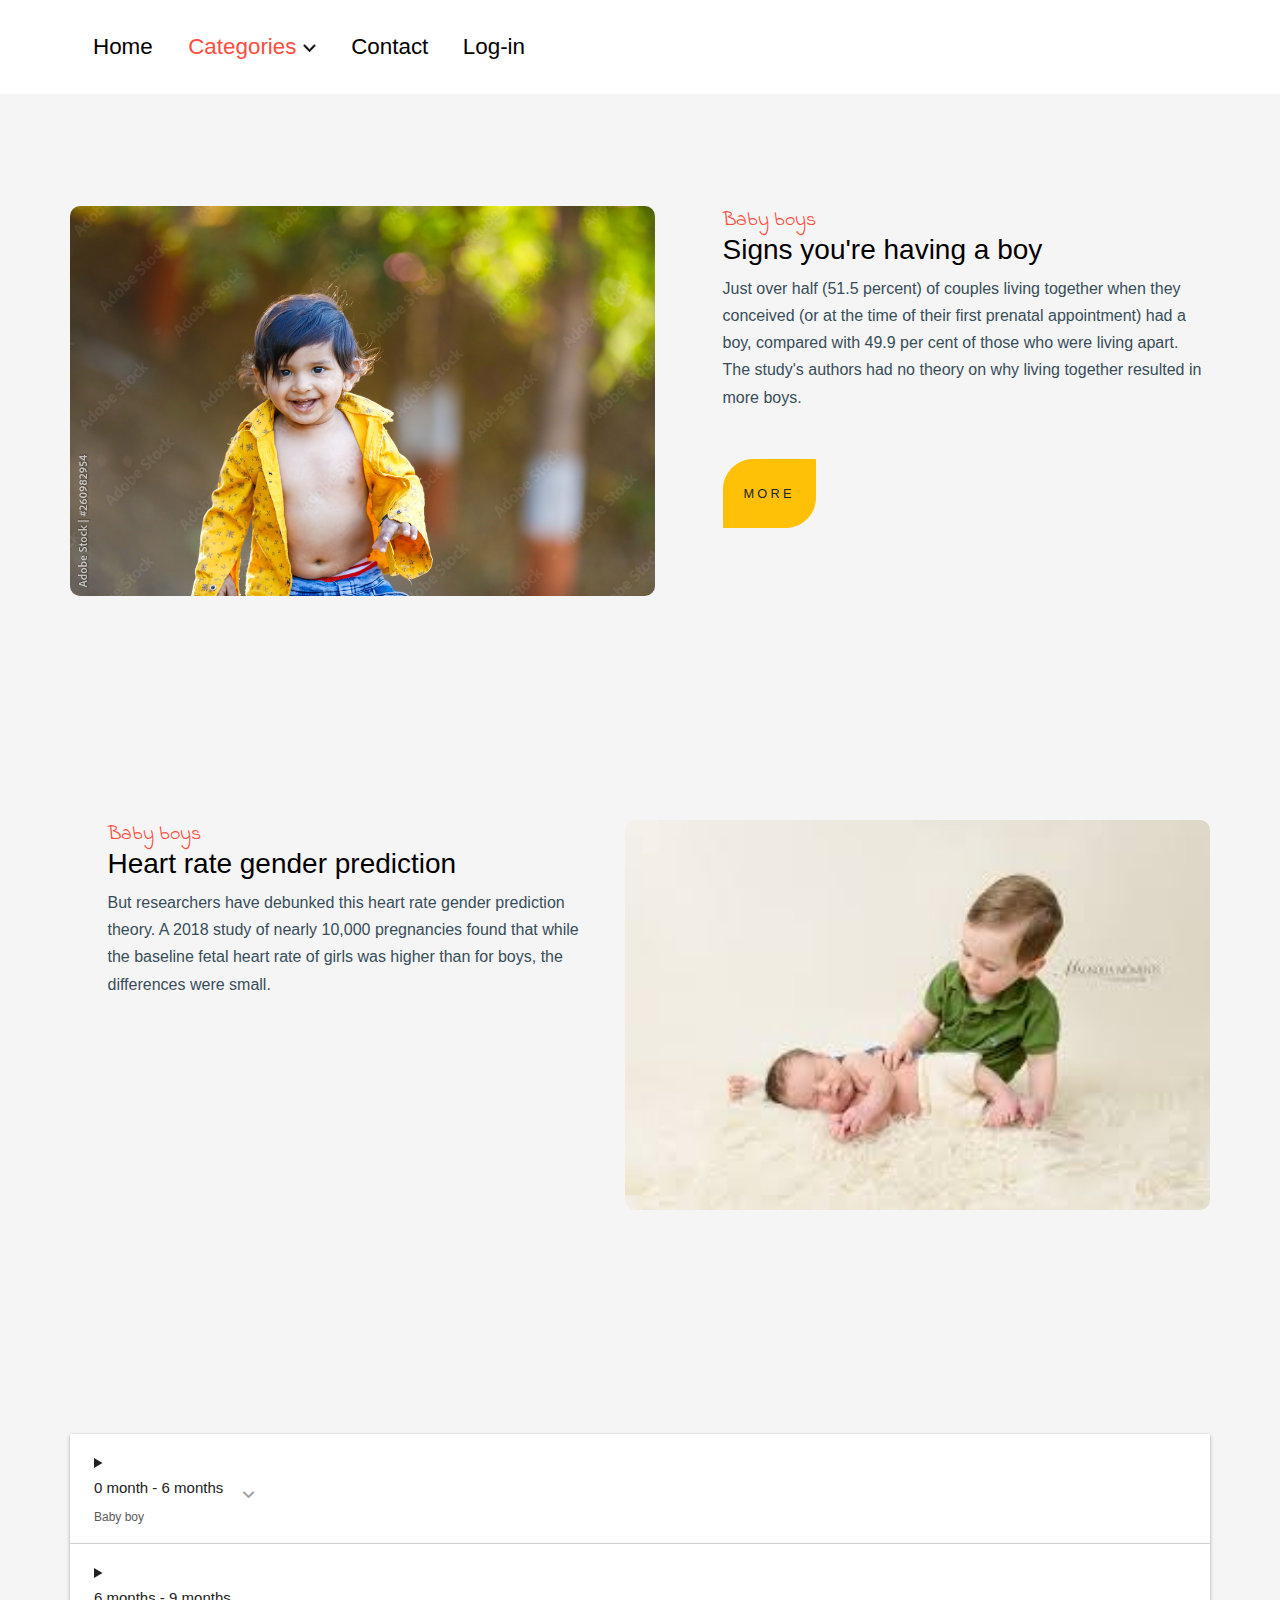
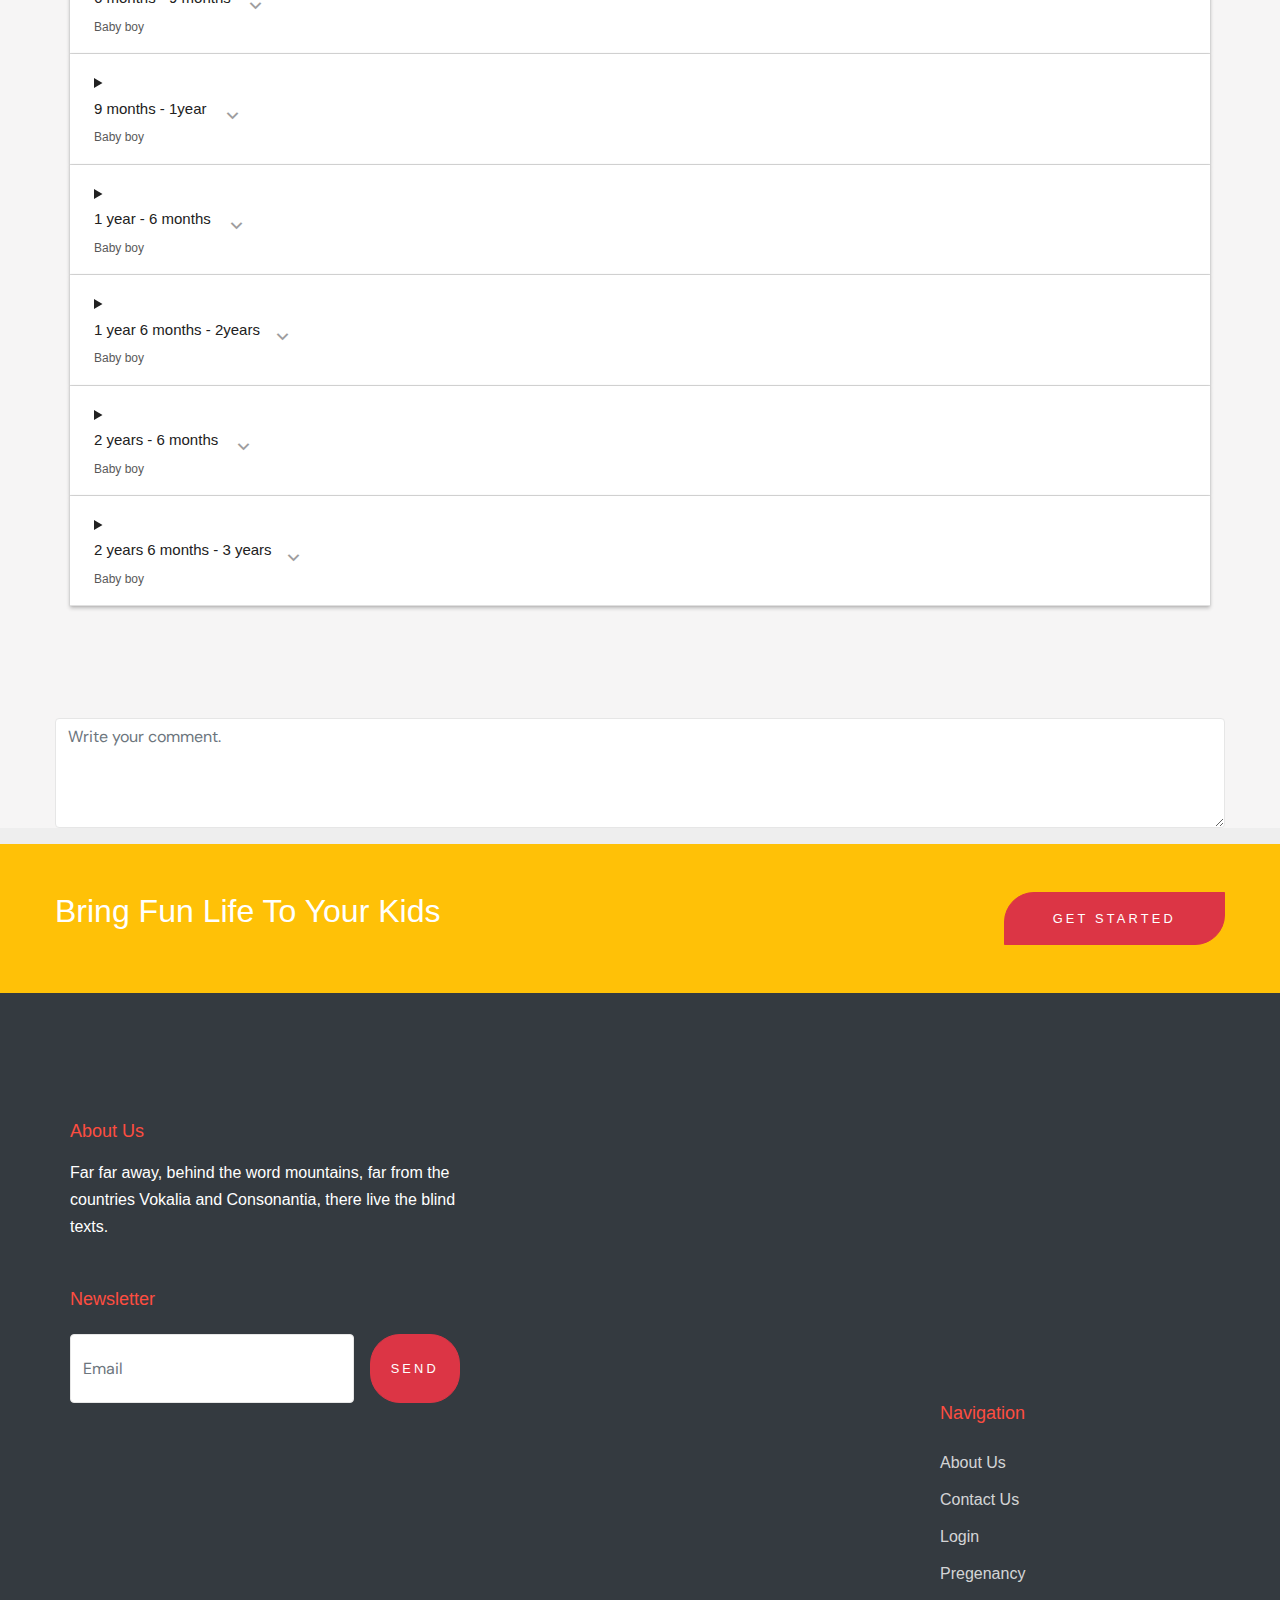
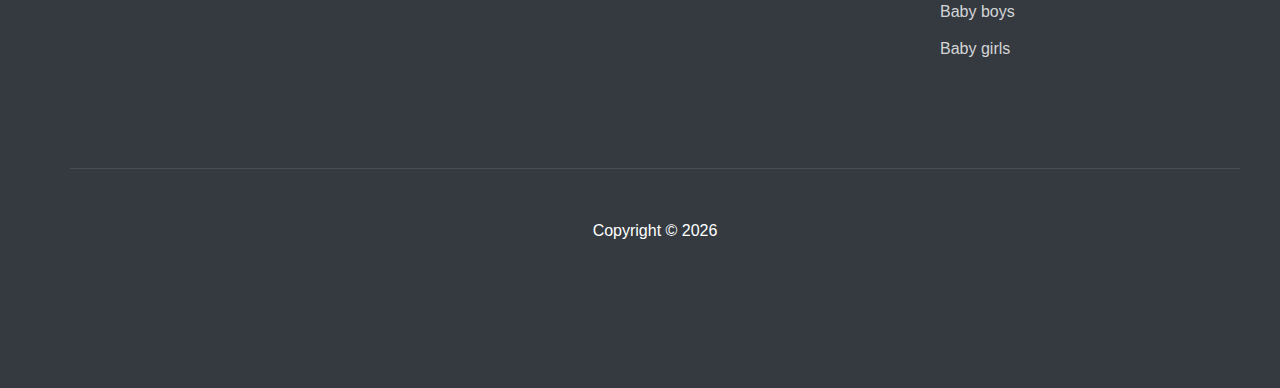
==== baby_boy.html @ 289cd1cb "kiddy-temp" ====
<!DOCTYPE html>
<html lang="en">
  <head>
    <title>Kiddy &mdash; Website Template by Colorlib</title>
    <meta charset="utf-8" />
    <meta
      name="viewport"
      content="width=device-width, initial-scale=1, shrink-to-fit=no"
    />

    <link
      href="https://fonts.googleapis.com/css?family=DM+Sans:300,400,700|Indie+Flower"
      rel="stylesheet"
    />
    <link
      href="https://fonts.googleapis.com/icon?family=Material+Icons"
      rel="stylesheet"
    />
    <link rel="stylesheet" href="fonts/icomoon/style.css" />

    <link rel="stylesheet" href="css/bootstrap.min.css" />
    <link rel="stylesheet" href="css/bootstrap-datepicker.css" />
    <link rel="stylesheet" href="css/jquery.fancybox.min.css" />
    <link rel="stylesheet" href="css/owl.carousel.min.css" />
    <link rel="stylesheet" href="css/owl.theme.default.min.css" />
    <link rel="stylesheet" href="fonts/flaticon/font/flaticon.css" />
    <link rel="stylesheet" href="css/aos.css" />
    <link rel="stylesheet" href="main.css" />

    <!-- MAIN CSS -->
    <link rel="stylesheet" href="css/style.css" />
  </head>
  <style>
    *,
    ::after,
    ::before {
      -webkit-box-sizing: inherit;
      box-sizing: inherit;
    }

    html,
    body,
    ul,
    ol {
      margin: 0;
      padding: 0;
    }

    html > body {
      font-family: "Roboto", "Helvetica", "Arial", sans-serif !important;
      background-color: #eeeeee;
      -webkit-font-smoothing: antialiased;
      -webkit-text-size-adjust: 100%;
      text-rendering: optimizeLegibility;
      -webkit-text-rendering: optimizeLegibility;
    }
    h1 {
      font-weight: 400;
      color: #999;
      font-size: 13px;
      margin: 48px 0 12px 22px;
    }
    div.panel {
      max-width: 65%;
      margin: auto;
      margin-top: calc(5% - 0px);
    }
    details {
      background: #fff;
      font-size: 16px;
      border-bottom: 1px solid #e0e0e0;
      box-shadow: 0 0 2px rgba(0, 0, 0, 0.12), 0 2px 4px rgba(0, 0, 0, 0.24);
      display: flex;
    }

    details div.content {
      padding: 0px 24px 24px 24px;
    }

    details[open] summary:after {
      color: #9e9e9e;
      content: "expand_less";
      font-family: "Material Icons";
    }
    details[open] {
      margin-top: 16px;
      margin-bottom: 16px;
      border: none;
      border-radius: 2px;
    }
    details[open]:first-child {
      margin-top: 0;
      margin-bottom: 16px;
      border: none;
    }
    details[open]:last-child {
      margin-top: 16px;
      margin-bottom: 0px;
      border: none;
    }

    summary {
      outline: none;
      cursor: pointer;
      padding: 16px 24px;
      color: #212121;
      position: relative;
      font-size: 15px;
    }
    summary:hover {
      background: #eeeeee;
    }

    details[open] summary:hover {
      background: none;
    }
    summary ul {
      padding-left: 0;
      list-style: none;
      display: -webkit-flex;
      display: flex;
      align-items: center;
    }
    summary ul li {
      flex: 1 100%;
      flex-flow: row wrap;
    }
    summary ul li span {
      display: block;
      font-size: 12px;
      margin-top: 6px;
      opacity: 0.75;
    }
    summary::-webkit-details-marker {
      display: none;
    }
    summary::after {
      content: "expand_more";
      font-family: "Material Icons";
      color: #9e9e9e;
      font-size: 1.5em;
      padding: 0;
      text-align: center;
      margin-top: 0;
      position: absolute;
      top: calc(50% - 12px);
      bottom: 0;
      right: 0;
      width: 6%;
    }

    .titleValue {
      color: #757575;
    }
    time {
      color: #757575;
      opacity: 0.75;
    }
    .list-unstyled {
      margin-top: 15px;
      padding-left: 0;
      list-style: none;
    }
    .list-unstyled li {
      margin-bottom: 6px;
    }
  </style>
  <body data-spy="scroll" data-target=".site-navbar-target" data-offset="300">
    <div class="site-wrap" id="home-section">
      <div class="site-mobile-menu site-navbar-target">
        <div class="site-mobile-menu-header">
          <div class="site-mobile-menu-close mt-3">
            <span class="icon-close2 js-menu-toggle"></span>
          </div>
        </div>
        <div class="site-mobile-menu-body"></div>
      </div>

      <header
        class="site-navbar site-navbar-target headerTop p-2"
        style="background: white"
        role="banner"
      >
        <div class="container">
          <div class="d-flex align-items-center" style="border-radius: 5px">
            <span class="d-inline-block d-lg-none"
              ><a href="#" class="text-black site-menu-toggle js-menu-toggle"
                ><span class="icon-menu h3 text-black"></span></a
            ></span>

            <nav
              class="site-navigation text-left mr-auto d-none d-lg-block"
              role="navigation"
            >
              <ul class="site-menu main-menu js-clone-nav mr-auto">
                <li class="">
                  <a href="index.html" class="nav-link">Home</a>
                </li>
                <li class="nav-link active">
                  <div class="link_btn">
                    Categories
                    <img src="images/client/select.png" width="13px" alt="" />
                  </div>
                  <div class="dropdown">
                    <div>
                      <a href="./baby_boy.html" style="color: #fd4d40"
                        >Baby boy</a
                      >
                    </div>
                    <div><a href="./baby_girl.html">Baby girl</a></div>
                    <div><a href="./pregenancy.html">Pregenancy</a></div>
                    <div></div>
                  </div>

                  <div class="small_dropdown">
                    <div>
                      <a href="./baby_boy.html" style="color: #fd4d40"
                        >Baby boy</a
                      >
                    </div>
                    <div><a href="./baby_girl.html">Baby boy</a></div>
                    <div><a href="./pregenancy.html">Pregenancy</a></div>
                  </div>
                </li>
                <li><a href="contact.html" class="nav-link">Contact</a></li>
                <li><a href="login.html" class="nav-link">Log-in</a></li>
              </ul>
            </nav>
          </div>
        </div>
      </header>

      <div class="site-section bg-light">
        <div class="container">
          <div class="row">
            <div class="col-md-6 mb-5 mb-md-0">
              <img
                src="images/baby_boy.jpg"
                alt="Image"
                style="border-radius: 10px"
                class="img-fluid"
              />
            </div>
            <div class="col-md-5 ml-auto pl-md-5">
              <span class="text-cursive h5 text-red">Baby boys</span>
              <h3 class="text-black">Signs you're having a boy</h3>
              <p>
                Just over half (51.5 percent) of couples living together when
                they conceived (or at the time of their first prenatal
                appointment) had a boy, compared with 49.9 per cent of those who
                were living apart. The study's authors had no theory on why
                living together resulted in more boys.
              </p>

              <p class="mt-5">
                <a href="#" class="btn btn-warning py-4 btn-custom-1">More</a>
              </p>
            </div>
          </div>
        </div>
      </div>

      <div class="site-section bg-light">
        <div class="container">
          <div class="row">
            <div class="col-md-5 ml-auto pl-md-5">
              <span class="text-cursive h5 text-red">Baby boys</span>
              <h3 class="text-black">Heart rate gender prediction</h3>
              <p>
                But researchers have debunked this heart rate gender prediction
                theory. A 2018 study of nearly 10,000 pregnancies found that
                while the baseline fetal heart rate of girls was higher than for
                boys, the differences were small.
              </p>
            </div>
            <div class="col-md-6 mb-5 mb-md-0">
              <img
                src="images/baby_boy2.jpg"
                alt="Image"
                style="border-radius: 10px"
                class="img-fluid"
                width="100%"
              />
            </div>
          </div>
        </div>
      </div>

      <div class="site-section bg-light">
        <div class="container">
          <details>
            <summary>
              <ul>
                <li>0 month - 6 months <span>Baby boy</span></li>
              </ul>
            </summary>
            <div class="content">
              <p>
                Pellentesque habitant morbi tristique senectus et netus et
                malesuada fames ac turpis egestas.
              </p>
            </div>
          </details>
          <details>
            <summary>
              <ul>
                <li>6 months - 9 months <span>Baby boy</span></li>
              </ul>
            </summary>
            <div class="content">
              <p>
                Pellentesque habitant morbi tristique senectus et netus et
                malesuada fames ac turpis egestas.
              </p>
            </div>
          </details>
          <details>
            <summary>
              <ul>
                <li>9 months - 1year <span>Baby boy</span></li>
              </ul>
            </summary>
            <div class="content">
              <p>
                Pellentesque habitant morbi tristique senectus et netus et
                malesuada fames ac turpis egestas.
              </p>
            </div>
          </details>
          <details>
            <summary>
              <ul>
                <li>1 year - 6 months<span>Baby boy</span></li>
              </ul>
            </summary>
            <div class="content">
              <p>
                Pellentesque habitant morbi tristique senectus et netus et
                malesuada fames ac turpis egestas.
              </p>
            </div>
          </details>
          <details>
            <summary>
              <ul>
                <li>1 year 6 months - 2years <span>Baby boy</span></li>
              </ul>
            </summary>
            <div class="content">
              <p>
                Pellentesque habitant morbi tristique senectus et netus et
                malesuada fames ac turpis egestas.
              </p>
            </div>
          </details>
          <details>
            <summary>
              <ul>
                <li>2 years - 6 months <span>Baby boy</span></li>
              </ul>
            </summary>
            <div class="content">
              <p>
                Pellentesque habitant morbi tristique senectus et netus et
                malesuada fames ac turpis egestas.
              </p>
            </div>
          </details>
          <details>
            <summary>
              <ul>
                <li>2 years 6 months - 3 years <span>Baby boy</span></li>
              </ul>
            </summary>
            <div class="content">
              <p>
                Pellentesque habitant morbi tristique senectus et netus et
                malesuada fames ac turpis egestas.
              </p>
            </div>
          </details>
        </div>
      </div>

      <div class="bg-light">
        <div class="container">
          <div>
            <div class="form-group row">
              <textarea
                name=""
                id=""
                class="form-control"
                placeholder="Write your comment."
                cols="20"
                rows="4"
              ></textarea>
            </div>
          </div>
        </div>
      </div>

      <div class="site-section py-5 bg-warning">
        <div class="container">
          <div class="row justify-content-center">
            <div class="col-md-12 d-flex">
              <h2 class="text-white m-0">Bring Fun Life To Your Kids</h2>
              <a href="#" class="btn btn-primary btn-custom-1 py-3 px-5 ml-auto"
                >Get Started</a
              >
            </div>
          </div>
        </div>
      </div>

      <footer class="site-footer">
        <div class="container">
          <div class="row">
            <div class="col-lg-4">
              <h2 class="footer-heading mb-3">About Us</h2>
              <p class="mb-5">
                Far far away, behind the word mountains, far from the countries
                Vokalia and Consonantia, there live the blind texts.
              </p>

              <h2 class="footer-heading mb-4">Newsletter</h2>
              <form action="#" class="d-flex" class="subscribe">
                <input
                  type="text"
                  class="form-control mr-3"
                  placeholder="Email"
                />
                <input type="submit" value="Send" class="btn btn-primary" />
              </form>
            </div>
            <div class="col-lg-8 ml-auto">
              <div class="row">
                <div class="col-lg-4 ml-auto"></div>
                <div class="col-lg-4">
                  <h2 class="footer-heading mb-4">Navigation</h2>
                  <ul class="list-unstyled">
                    <li><a href="/">About Us</a></li>
                    <li><a href="./contact.html">Contact Us</a></li>
                    <li><a href="./login.html">Login </a></li>
                    <li><a href="./pregenancy.html">Pregenancy </a></li>
                    <li><a href="./baby_boy.html">Baby boys </a></li>
                    <li><a href="./baby_girl.html">Baby girls </a></li>
                  </ul>
                </div>
              </div>
            </div>
          </div>
          <div class="row pt-5 mt-5 text-center">
            <div class="col-md-12">
              <div class="border-top pt-5">
                <p>
                  <!-- Link back to Colorlib can't be removed. Template is licensed under CC BY 3.0. -->
                  Copyright &copy;
                  <script>
                    document.write(new Date().getFullYear());
                  </script>
                  <!-- Link back to Colorlib can't be removed. Template is licensed under CC BY 3.0. -->
                </p>
              </div>
            </div>
          </div>
        </div>
      </footer>
    </div>

    <script src="js/jquery-3.3.1.min.js"></script>
    <script src="js/jquery-migrate-3.0.0.js"></script>
    <script src="js/popper.min.js"></script>
    <script src="js/bootstrap.min.js"></script>
    <script src="js/owl.carousel.min.js"></script>
    <script src="js/jquery.sticky.js"></script>
    <script src="js/jquery.waypoints.min.js"></script>
    <script src="js/jquery.animateNumber.min.js"></script>
    <script src="js/jquery.fancybox.min.js"></script>
    <script src="js/jquery.stellar.min.js"></script>
    <script src="js/jquery.easing.1.3.js"></script>
    <script src="js/bootstrap-datepicker.min.js"></script>
    <script src="js/aos.js"></script>
    <script src="main.js"></script>

    <script src="js/main.js"></script>
  </body>
</html>
---- fonts/icomoon/style.css ----
@font-face {
  font-family: 'icomoon';
  src:  url('fonts/icomoon.eot?10si43');
  src:  url('fonts/icomoon.eot?10si43#iefix') format('embedded-opentype'),
    url('fonts/icomoon.ttf?10si43') format('truetype'),
    url('fonts/icomoon.woff?10si43') format('woff'),
    url('fonts/icomoon.svg?10si43#icomoon') format('svg');
  font-weight: normal;
  font-style: normal;
}

[class^="icon-"], [class*=" icon-"] {
  /* use !important to prevent issues with browser extensions that change fonts */
  font-family: 'icomoon' !important;
  speak: none;
  font-style: normal;
  font-weight: normal;
  font-variant: normal;
  text-transform: none;
  line-height: 1;

  /* Better Font Rendering =========== */
  -webkit-font-smoothing: antialiased;
  -moz-osx-font-smoothing: grayscale;
}

.icon-asterisk:before {
  content: "\f069";
}
.icon-plus:before {
  content: "\f067";
}
.icon-question:before {
  content: "\f128";
}
.icon-minus:before {
  content: "\f068";
}
.icon-glass:before {
  content: "\f000";
}
.icon-music:before {
  content: "\f001";
}
.icon-search:before {
  content: "\f002";
}
.icon-envelope-o:before {
  content: "\f003";
}
.icon-heart:before {
  content: "\f004";
}
.icon-star:before {
  content: "\f005";
}
.icon-star-o:before {
  content: "\f006";
}
.icon-user:before {
  content: "\f007";
}
.icon-film:before {
  content: "\f008";
}
.icon-th-large:before {
  content: "\f009";
}
.icon-th:before {
  content: "\f00a";
}
.icon-th-list:before {
  content: "\f00b";
}
.icon-check:before {
  content: "\f00c";
}
.icon-close:before {
  content: "\f00d";
}
.icon-remove:before {
  content: "\f00d";
}
.icon-times:before {
  content: "\f00d";
}
.icon-search-plus:before {
  content: "\f00e";
}
.icon-search-minus:before {
  content: "\f010";
}
.icon-power-off:before {
  content: "\f011";
}
.icon-signal:before {
  content: "\f012";
}
.icon-cog:before {
  content: "\f013";
}
.icon-gear:before {
  content: "\f013";
}
.icon-trash-o:before {
  content: "\f014";
}
.icon-home:before {
  content: "\f015";
}
.icon-file-o:before {
  content: "\f016";
}
.icon-clock-o:before {
  content: "\f017";
}
.icon-road:before {
  content: "\f018";
}
.icon-download:before {
  content: "\f019";
}
.icon-arrow-circle-o-down:before {
  content: "\f01a";
}
.icon-arrow-circle-o-up:before {
  content: "\f01b";
}
.icon-inbox:before {
  content: "\f01c";
}
.icon-play-circle-o:before {
  content: "\f01d";
}
.icon-repeat:before {
  content: "\f01e";
}
.icon-rotate-right:before {
  content: "\f01e";
}
.icon-refresh:before {
  content: "\f021";
}
.icon-list-alt:before {
  content: "\f022";
}
.icon-lock:before {
  content: "\f023";
}
.icon-flag:before {
  content: "\f024";
}
.icon-headphones:before {
  content: "\f025";
}
.icon-volume-off:before {
  content: "\f026";
}
.icon-volume-down:before {
  content: "\f027";
}
.icon-volume-up:before {
  content: "\f028";
}
.icon-qrcode:before {
  content: "\f029";
}
.icon-barcode:before {
  content: "\f02a";
}
.icon-tag:before {
  content: "\f02b";
}
.icon-tags:before {
  content: "\f02c";
}
.icon-book:before {
  content: "\f02d";
}
.icon-bookmark:before {
  content: "\f02e";
}
.icon-print:before {
  content: "\f02f";
}
.icon-camera:before {
  content: "\f030";
}
.icon-font:before {
  content: "\f031";
}
.icon-bold:before {
  content: "\f032";
}
.icon-italic:before {
  content: "\f033";
}
.icon-text-height:before {
  content: "\f034";
}
.icon-text-width:before {
  content: "\f035";
}
.icon-align-left:before {
  content: "\f036";
}
.icon-align-center:before {
  content: "\f037";
}
.icon-align-right:before {
  content: "\f038";
}
.icon-align-justify:before {
  content: "\f039";
}
.icon-list:before {
  content: "\f03a";
}
.icon-dedent:before {
  content: "\f03b";
}
.icon-outdent:before {
  content: "\f03b";
}
.icon-indent:before {
  content: "\f03c";
}
.icon-video-camera:before {
  content: "\f03d";
}
.icon-image:before {
  content: "\f03e";
}
.icon-photo:before {
  content: "\f03e";
}
.icon-picture-o:before {
  content: "\f03e";
}
.icon-pencil:before {
  content: "\f040";
}
.icon-map-marker:before {
  content: "\f041";
}
.icon-adjust:before {
  content: "\f042";
}
.icon-tint:before {
  content: "\f043";
}
.icon-edit:before {
  content: "\f044";
}
.icon-pencil-square-o:before {
  content: "\f044";
}
.icon-share-square-o:before {
  content: "\f045";
}
.icon-check-square-o:before {
  content: "\f046";
}
.icon-arrows:before {
  content: "\f047";
}
.icon-step-backward:before {
  content: "\f048";
}
.icon-fast-backward:before {
  content: "\f049";
}
.icon-backward:before {
  content: "\f04a";
}
.icon-play:before {
  content: "\f04b";
}
.icon-pause:before {
  content: "\f04c";
}
.icon-stop:before {
  content: "\f04d";
}
.icon-forward:before {
  content: "\f04e";
}
.icon-fast-forward:before {
  content: "\f050";
}
.icon-step-forward:before {
  content: "\f051";
}
.icon-eject:before {
  content: "\f052";
}
.icon-chevron-left:before {
  content: "\f053";
}
.icon-chevron-right:before {
  content: "\f054";
}
.icon-plus-circle:before {
  content: "\f055";
}
.icon-minus-circle:before {
  content: "\f056";
}
.icon-times-circle:before {
  content: "\f057";
}
.icon-check-circle:before {
  content: "\f058";
}
.icon-question-circle:before {
  content: "\f059";
}
.icon-info-circle:before {
  content: "\f05a";
}
.icon-crosshairs:before {
  content: "\f05b";
}
.icon-times-circle-o:before {
  content: "\f05c";
}
.icon-check-circle-o:before {
  content: "\f05d";
}
.icon-ban:before {
  content: "\f05e";
}
.icon-arrow-left:before {
  content: "\f060";
}
.icon-arrow-right:before {
  content: "\f061";
}
.icon-arrow-up:before {
  content: "\f062";
}
.icon-arrow-down:before {
  content: "\f063";
}
.icon-mail-forward:before {
  content: "\f064";
}
.icon-share:before {
  content: "\f064";
}
.icon-expand:before {
  content: "\f065";
}
.icon-compress:before {
  content: "\f066";
}
.icon-exclamation-circle:before {
  content: "\f06a";
}
.icon-gift:before {
  content: "\f06b";
}
.icon-leaf:before {
  content: "\f06c";
}
.icon-fire:before {
  content: "\f06d";
}
.icon-eye:before {
  content: "\f06e";
}
.icon-eye-slash:before {
  content: "\f070";
}
.icon-exclamation-triangle:before {
  content: "\f071";
}
.icon-warning:before {
  content: "\f071";
}
.icon-plane:before {
  content: "\f072";
}
.icon-calendar:before {
  content: "\f073";
}
.icon-random:before {
  content: "\f074";
}
.icon-comment:before {
  content: "\f075";
}
.icon-magnet:before {
  content: "\f076";
}
.icon-chevron-up:before {
  content: "\f077";
}
.icon-chevron-down:before {
  content: "\f078";
}
.icon-retweet:before {
  content: "\f079";
}
.icon-shopping-cart:before {
  content: "\f07a";
}
.icon-folder:before {
  content: "\f07b";
}
.icon-folder-open:before {
  content: "\f07c";
}
.icon-arrows-v:before {
  content: "\f07d";
}
.icon-arrows-h:before {
  content: "\f07e";
}
.icon-bar-chart:before {
  content: "\f080";
}
.icon-bar-chart-o:before {
  content: "\f080";
}
.icon-twitter-square:before {
  content: "\f081";
}
.icon-facebook-square:before {
  content: "\f082";
}
.icon-camera-retro:before {
  content: "\f083";
}
.icon-key:before {
  content: "\f084";
}
.icon-cogs:before {
  content: "\f085";
}
.icon-gears:before {
  content: "\f085";
}
.icon-comments:before {
  content: "\f086";
}
.icon-thumbs-o-up:before {
  content: "\f087";
}
.icon-thumbs-o-down:before {
  content: "\f088";
}
.icon-star-half:before {
  content: "\f089";
}
.icon-heart-o:before {
  content: "\f08a";
}
.icon-sign-out:before {
  content: "\f08b";
}
.icon-linkedin-square:before {
  content: "\f08c";
}
.icon-thumb-tack:before {
  content: "\f08d";
}
.icon-external-link:before {
  content: "\f08e";
}
.icon-sign-in:before {
  content: "\f090";
}
.icon-trophy:before {
  content: "\f091";
}
.icon-github-square:before {
  content: "\f092";
}
.icon-upload:before {
  content: "\f093";
}
.icon-lemon-o:before {
  content: "\f094";
}
.icon-phone:before {
  content: "\f095";
}
.icon-square-o:before {
  content: "\f096";
}
.icon-bookmark-o:before {
  content: "\f097";
}
.icon-phone-square:before {
  content: "\f098";
}
.icon-twitter:before {
  content: "\f099";
}
.icon-facebook:before {
  content: "\f09a";
}
.icon-facebook-f:before {
  content: "\f09a";
}
.icon-github:before {
  content: "\f09b";
}
.icon-unlock:before {
  content: "\f09c";
}
.icon-credit-card:before {
  content: "\f09d";
}
.icon-feed:before {
  content: "\f09e";
}
.icon-rss:before {
  content: "\f09e";
}
.icon-hdd-o:before {
  content: "\f0a0";
}
.icon-bullhorn:before {
  content: "\f0a1";
}
.icon-bell-o:before {
  content: "\f0a2";
}
.icon-certificate:before {
  content: "\f0a3";
}
.icon-hand-o-right:before {
  content: "\f0a4";
}
.icon-hand-o-left:before {
  content: "\f0a5";
}
.icon-hand-o-up:before {
  content: "\f0a6";
}
.icon-hand-o-down:before {
  content: "\f0a7";
}
.icon-arrow-circle-left:before {
  content: "\f0a8";
}
.icon-arrow-circle-right:before {
  content: "\f0a9";
}
.icon-arrow-circle-up:before {
  content: "\f0aa";
}
.icon-arrow-circle-down:before {
  content: "\f0ab";
}
.icon-globe:before {
  content: "\f0ac";
}
.icon-wrench:before {
  content: "\f0ad";
}
.icon-tasks:before {
  content: "\f0ae";
}
.icon-filter:before {
  content: "\f0b0";
}
.icon-briefcase:before {
  content: "\f0b1";
}
.icon-arrows-alt:before {
  content: "\f0b2";
}
.icon-group:before {
  content: "\f0c0";
}
.icon-users:before {
  content: "\f0c0";
}
.icon-chain:before {
  content: "\f0c1";
}
.icon-link:before {
  content: "\f0c1";
}
.icon-cloud:before {
  content: "\f0c2";
}
.icon-flask:before {
  content: "\f0c3";
}
.icon-cut:before {
  content: "\f0c4";
}
.icon-scissors:before {
  content: "\f0c4";
}
.icon-copy:before {
  content: "\f0c5";
}
.icon-files-o:before {
  content: "\f0c5";
}
.icon-paperclip:before {
  content: "\f0c6";
}
.icon-floppy-o:before {
  content: "\f0c7";
}
.icon-save:before {
  content: "\f0c7";
}
.icon-square:before {
  content: "\f0c8";
}
.icon-bars:before {
  content: "\f0c9";
}
.icon-navicon:before {
  content: "\f0c9";
}
.icon-reorder:before {
  content: "\f0c9";
}
.icon-list-ul:before {
  content: "\f0ca";
}
.icon-list-ol:before {
  content: "\f0cb";
}
.icon-strikethrough:before {
  content: "\f0cc";
}
.icon-underline:before {
  content: "\f0cd";
}
.icon-table:before {
  content: "\f0ce";
}
.icon-magic:before {
  content: "\f0d0";
}
.icon-truck:before {
  content: "\f0d1";
}
.icon-pinterest:before {
  content: "\f0d2";
}
.icon-pinterest-square:before {
  content: "\f0d3";
}
.icon-google-plus-square:before {
  content: "\f0d4";
}
.icon-google-plus:before {
  content: "\f0d5";
}
.icon-money:before {
  content: "\f0d6";
}
.icon-caret-down:before {
  content: "\f0d7";
}
.icon-caret-up:before {
  content: "\f0d8";
}
.icon-caret-left:before {
  content: "\f0d9";
}
.icon-caret-right:before {
  content: "\f0da";
}
.icon-columns:before {
  content: "\f0db";
}
.icon-sort:before {
  content: "\f0dc";
}
.icon-unsorted:before {
  content: "\f0dc";
}
.icon-sort-desc:before {
  content: "\f0dd";
}
.icon-sort-down:before {
  content: "\f0dd";
}
.icon-sort-asc:before {
  content: "\f0de";
}
.icon-sort-up:before {
  content: "\f0de";
}
.icon-envelope:before {
  content: "\f0e0";
}
.icon-linkedin:before {
  content: "\f0e1";
}
.icon-rotate-left:before {
  content: "\f0e2";
}
.icon-undo:before {
  content: "\f0e2";
}
.icon-gavel:before {
  content: "\f0e3";
}
.icon-legal:before {
  content: "\f0e3";
}
.icon-dashboard:before {
  content: "\f0e4";
}
.icon-tachometer:before {
  content: "\f0e4";
}
.icon-comment-o:before {
  content: "\f0e5";
}
.icon-comments-o:before {
  content: "\f0e6";
}
.icon-bolt:before {
  content: "\f0e7";
}
.icon-flash:before {
  content: "\f0e7";
}
.icon-sitemap:before {
  content: "\f0e8";
}
.icon-umbrella:before {
  content: "\f0e9";
}
.icon-clipboard:before {
  content: "\f0ea";
}
.icon-paste:before {
  content: "\f0ea";
}
.icon-lightbulb-o:before {
  content: "\f0eb";
}
.icon-exchange:before {
  content: "\f0ec";
}
.icon-cloud-download:before {
  content: "\f0ed";
}
.icon-cloud-upload:before {
  content: "\f0ee";
}
.icon-user-md:before {
  content: "\f0f0";
}
.icon-stethoscope:before {
  content: "\f0f1";
}
.icon-suitcase:before {
  content: "\f0f2";
}
.icon-bell:before {
  content: "\f0f3";
}
.icon-coffee:before {
  content: "\f0f4";
}
.icon-cutlery:before {
  content: "\f0f5";
}
.icon-file-text-o:before {
  content: "\f0f6";
}
.icon-building-o:before {
  content: "\f0f7";
}
.icon-hospital-o:before {
  content: "\f0f8";
}
.icon-ambulance:before {
  content: "\f0f9";
}
.icon-medkit:before {
  content: "\f0fa";
}
.icon-fighter-jet:before {
  content: "\f0fb";
}
.icon-beer:before {
  content: "\f0fc";
}
.icon-h-square:before {
  content: "\f0fd";
}
.icon-plus-square:before {
  content: "\f0fe";
}
.icon-angle-double-left:before {
  content: "\f100";
}
.icon-angle-double-right:before {
  content: "\f101";
}
.icon-angle-double-up:before {
  content: "\f102";
}
.icon-angle-double-down:before {
  content: "\f103";
}
.icon-angle-left:before {
  content: "\f104";
}
.icon-angle-right:before {
  content: "\f105";
}
.icon-angle-up:before {
  content: "\f106";
}
.icon-angle-down:before {
  content: "\f107";
}
.icon-desktop:before {
  content: "\f108";
}
.icon-laptop:before {
  content: "\f109";
}
.icon-tablet:before {
  content: "\f10a";
}
.icon-mobile:before {
  content: "\f10b";
}
.icon-mobile-phone:before {
  content: "\f10b";
}
.icon-circle-o:before {
  content: "\f10c";
}
.icon-quote-left:before {
  content: "\f10d";
}
.icon-quote-right:before {
  content: "\f10e";
}
.icon-spinner:before {
  content: "\f110";
}
.icon-circle:before {
  content: "\f111";
}
.icon-mail-reply:before {
  content: "\f112";
}
.icon-reply:before {
  content: "\f112";
}
.icon-github-alt:before {
  content: "\f113";
}
.icon-folder-o:before {
  content: "\f114";
}
.icon-folder-open-o:before {
  content: "\f115";
}
.icon-smile-o:before {
  content: "\f118";
}
.icon-frown-o:before {
  content: "\f119";
}
.icon-meh-o:before {
  content: "\f11a";
}
.icon-gamepad:before {
  content: "\f11b";
}
.icon-keyboard-o:before {
  content: "\f11c";
}
.icon-flag-o:before {
  content: "\f11d";
}
.icon-flag-checkered:before {
  content: "\f11e";
}
.icon-terminal:before {
  content: "\f120";
}
.icon-code:before {
  content: "\f121";
}
.icon-mail-reply-all:before {
  content: "\f122";
}
.icon-reply-all:before {
  content: "\f122";
}
.icon-star-half-empty:before {
  content: "\f123";
}
.icon-star-half-full:before {
  content: "\f123";
}
.icon-star-half-o:before {
  content: "\f123";
}
.icon-location-arrow:before {
  content: "\f124";
}
.icon-crop:before {
  content: "\f125";
}
.icon-code-fork:before {
  content: "\f126";
}
.icon-chain-broken:before {
  content: "\f127";
}
.icon-unlink:before {
  content: "\f127";
}
.icon-info:before {
  content: "\f129";
}
.icon-exclamation:before {
  content: "\f12a";
}
.icon-superscript:before {
  content: "\f12b";
}
.icon-subscript:before {
  content: "\f12c";
}
.icon-eraser:before {
  content: "\f12d";
}
.icon-puzzle-piece:before {
  content: "\f12e";
}
.icon-microphone:before {
  content: "\f130";
}
.icon-microphone-slash:before {
  content: "\f131";
}
.icon-shield:before {
  content: "\f132";
}
.icon-calendar-o:before {
  content: "\f133";
}
.icon-fire-extinguisher:before {
  content: "\f134";
}
.icon-rocket:before {
  content: "\f135";
}
.icon-maxcdn:before {
  content: "\f136";
}
.icon-chevron-circle-left:before {
  content: "\f137";
}
.icon-chevron-circle-right:before {
  content: "\f138";
}
.icon-chevron-circle-up:before {
  content: "\f139";
}
.icon-chevron-circle-down:before {
  content: "\f13a";
}
.icon-html5:before {
  content: "\f13b";
}
.icon-css3:before {
  content: "\f13c";
}
.icon-anchor:before {
  content: "\f13d";
}
.icon-unlock-alt:before {
  content: "\f13e";
}
.icon-bullseye:before {
  content: "\f140";
}
.icon-ellipsis-h:before {
  content: "\f141";
}
.icon-ellipsis-v:before {
  content: "\f142";
}
.icon-rss-square:before {
  content: "\f143";
}
.icon-play-circle:before {
  content: "\f144";
}
.icon-ticket:before {
  content: "\f145";
}
.icon-minus-square:before {
  content: "\f146";
}
.icon-minus-square-o:before {
  content: "\f147";
}
.icon-level-up:before {
  content: "\f148";
}
.icon-level-down:before {
  content: "\f149";
}
.icon-check-square:before {
  content: "\f14a";
}
.icon-pencil-square:before {
  content: "\f14b";
}
.icon-external-link-square:before {
  content: "\f14c";
}
.icon-share-square:before {
  content: "\f14d";
}
.icon-compass:before {
  content: "\f14e";
}
.icon-caret-square-o-down:before {
  content: "\f150";
}
.icon-toggle-down:before {
  content: "\f150";
}
.icon-caret-square-o-up:before {
  content: "\f151";
}
.icon-toggle-up:before {
  content: "\f151";
}
.icon-caret-square-o-right:before {
  content: "\f152";
}
.icon-toggle-right:before {
  content: "\f152";
}
.icon-eur:before {
  content: "\f153";
}
.icon-euro:before {
  content: "\f153";
}
.icon-gbp:before {
  content: "\f154";
}
.icon-dollar:before {
  content: "\f155";
}
.icon-usd:before {
  content: "\f155";
}
.icon-inr:before {
  content: "\f156";
}
.icon-rupee:before {
  content: "\f156";
}
.icon-cny:before {
  content: "\f157";
}
.icon-jpy:before {
  content: "\f157";
}
.icon-rmb:before {
  content: "\f157";
}
.icon-yen:before {
  content: "\f157";
}
.icon-rouble:before {
  content: "\f158";
}
.icon-rub:before {
  content: "\f158";
}
.icon-ruble:before {
  content: "\f158";
}
.icon-krw:before {
  content: "\f159";
}
.icon-won:before {
  content: "\f159";
}
.icon-bitcoin:before {
  content: "\f15a";
}
.icon-btc:before {
  content: "\f15a";
}
.icon-file:before {
  content: "\f15b";
}
.icon-file-text:before {
  content: "\f15c";
}
.icon-sort-alpha-asc:before {
  content: "\f15d";
}
.icon-sort-alpha-desc:before {
  content: "\f15e";
}
.icon-sort-amount-asc:before {
  content: "\f160";
}
.icon-sort-amount-desc:before {
  content: "\f161";
}
.icon-sort-numeric-asc:before {
  content: "\f162";
}
.icon-sort-numeric-desc:before {
  content: "\f163";
}
.icon-thumbs-up:before {
  content: "\f164";
}
.icon-thumbs-down:before {
  content: "\f165";
}
.icon-youtube-square:before {
  content: "\f166";
}
.icon-youtube:before {
  content: "\f167";
}
.icon-xing:before {
  content: "\f168";
}
.icon-xing-square:before {
  content: "\f169";
}
.icon-youtube-play:before {
  content: "\f16a";
}
.icon-dropbox:before {
  content: "\f16b";
}
.icon-stack-overflow:before {
  content: "\f16c";
}
.icon-instagram:before {
  content: "\f16d";
}
.icon-flickr:before {
  content: "\f16e";
}
.icon-adn:before {
  content: "\f170";
}
.icon-bitbucket:before {
  content: "\f171";
}
.icon-bitbucket-square:before {
  content: "\f172";
}
.icon-tumblr:before {
  content: "\f173";
}
.icon-tumblr-square:before {
  content: "\f174";
}
.icon-long-arrow-down:before {
  content: "\f175";
}
.icon-long-arrow-up:before {
  content: "\f176";
}
.icon-long-arrow-left:before {
  content: "\f177";
}
.icon-long-arrow-right:before {
  content: "\f178";
}
.icon-apple:before {
  content: "\f179";
}
.icon-windows:before {
  content: "\f17a";
}
.icon-android:before {
  content: "\f17b";
}
.icon-linux:before {
  content: "\f17c";
}
.icon-dribbble:before {
  content: "\f17d";
}
.icon-skype:before {
  content: "\f17e";
}
.icon-foursquare:before {
  content: "\f180";
}
.icon-trello:before {
  content: "\f181";
}
.icon-female:before {
  content: "\f182";
}
.icon-male:before {
  content: "\f183";
}
.icon-gittip:before {
  content: "\f184";
}
.icon-gratipay:before {
  content: "\f184";
}
.icon-sun-o:before {
  content: "\f185";
}
.icon-moon-o:before {
  content: "\f186";
}
.icon-archive:before {
  content: "\f187";
}
.icon-bug:before {
  content: "\f188";
}
.icon-vk:before {
  content: "\f189";
}
.icon-weibo:before {
  content: "\f18a";
}
.icon-renren:before {
  content: "\f18b";
}
.icon-pagelines:before {
  content: "\f18c";
}
.icon-stack-exchange:before {
  content: "\f18d";
}
.icon-arrow-circle-o-right:before {
  content: "\f18e";
}
.icon-arrow-circle-o-left:before {
  content: "\f190";
}
.icon-caret-square-o-left:before {
  content: "\f191";
}
.icon-toggle-left:before {
  content: "\f191";
}
.icon-dot-circle-o:before {
  content: "\f192";
}
.icon-wheelchair:before {
  content: "\f193";
}
.icon-vimeo-square:before {
  content: "\f194";
}
.icon-try:before {
  content: "\f195";
}
.icon-turkish-lira:before {
  content: "\f195";
}
.icon-plus-square-o:before {
  content: "\f196";
}
.icon-space-shuttle:before {
  content: "\f197";
}
.icon-slack:before {
  content: "\f198";
}
.icon-envelope-square:before {
  content: "\f199";
}
.icon-wordpress:before {
  content: "\f19a";
}
.icon-openid:before {
  content: "\f19b";
}
.icon-bank:before {
  content: "\f19c";
}
.icon-institution:before {
  content: "\f19c";
}
.icon-university:before {
  content: "\f19c";
}
.icon-graduation-cap:before {
  content: "\f19d";
}
.icon-mortar-board:before {
  content: "\f19d";
}
.icon-yahoo:before {
  content: "\f19e";
}
.icon-google:before {
  content: "\f1a0";
}
.icon-reddit:before {
  content: "\f1a1";
}
.icon-reddit-square:before {
  content: "\f1a2";
}
.icon-stumbleupon-circle:before {
  content: "\f1a3";
}
.icon-stumbleupon:before {
  content: "\f1a4";
}
.icon-delicious:before {
  content: "\f1a5";
}
.icon-digg:before {
  content: "\f1a6";
}
.icon-pied-piper-pp:before {
  content: "\f1a7";
}
.icon-pied-piper-alt:before {
  content: "\f1a8";
}
.icon-drupal:before {
  content: "\f1a9";
}
.icon-joomla:before {
  content: "\f1aa";
}
.icon-language:before {
  content: "\f1ab";
}
.icon-fax:before {
  content: "\f1ac";
}
.icon-building:before {
  content: "\f1ad";
}
.icon-child:before {
  content: "\f1ae";
}
.icon-paw:before {
  content: "\f1b0";
}
.icon-spoon:before {
  content: "\f1b1";
}
.icon-cube:before {
  content: "\f1b2";
}
.icon-cubes:before {
  content: "\f1b3";
}
.icon-behance:before {
  content: "\f1b4";
}
.icon-behance-square:before {
  content: "\f1b5";
}
.icon-steam:before {
  content: "\f1b6";
}
.icon-steam-square:before {
  content: "\f1b7";
}
.icon-recycle:before {
  content: "\f1b8";
}
.icon-automobile:before {
  content: "\f1b9";
}
.icon-car:before {
  content: "\f1b9";
}
.icon-cab:before {
  content: "\f1ba";
}
.icon-taxi:before {
  content: "\f1ba";
}
.icon-tree:before {
  content: "\f1bb";
}
.icon-spotify:before {
  content: "\f1bc";
}
.icon-deviantart:before {
  content: "\f1bd";
}
.icon-soundcloud:before {
  content: "\f1be";
}
.icon-database:before {
  content: "\f1c0";
}
.icon-file-pdf-o:before {
  content: "\f1c1";
}
.icon-file-word-o:before {
  content: "\f1c2";
}
.icon-file-excel-o:before {
  content: "\f1c3";
}
.icon-file-powerpoint-o:before {
  content: "\f1c4";
}
.icon-file-image-o:before {
  content: "\f1c5";
}
.icon-file-photo-o:before {
  content: "\f1c5";
}
.icon-file-picture-o:before {
  content: "\f1c5";
}
.icon-file-archive-o:before {
  content: "\f1c6";
}
.icon-file-zip-o:before {
  content: "\f1c6";
}
.icon-file-audio-o:before {
  content: "\f1c7";
}
.icon-file-sound-o:before {
  content: "\f1c7";
}
.icon-file-movie-o:before {
  content: "\f1c8";
}
.icon-file-video-o:before {
  content: "\f1c8";
}
.icon-file-code-o:before {
  content: "\f1c9";
}
.icon-vine:before {
  content: "\f1ca";
}
.icon-codepen:before {
  content: "\f1cb";
}
.icon-jsfiddle:before {
  content: "\f1cc";
}
.icon-life-bouy:before {
  content: "\f1cd";
}
.icon-life-buoy:before {
  content: "\f1cd";
}
.icon-life-ring:before {
  content: "\f1cd";
}
.icon-life-saver:before {
  content: "\f1cd";
}
.icon-support:before {
  content: "\f1cd";
}
.icon-circle-o-notch:before {
  content: "\f1ce";
}
.icon-ra:before {
  content: "\f1d0";
}
.icon-rebel:before {
  content: "\f1d0";
}
.icon-resistance:before {
  content: "\f1d0";
}
.icon-empire:before {
  content: "\f1d1";
}
.icon-ge:before {
  content: "\f1d1";
}
.icon-git-square:before {
  content: "\f1d2";
}
.icon-git:before {
  content: "\f1d3";
}
.icon-hacker-news:before {
  content: "\f1d4";
}
.icon-y-combinator-square:before {
  content: "\f1d4";
}
.icon-yc-square:before {
  content: "\f1d4";
}
.icon-tencent-weibo:before {
  content: "\f1d5";
}
.icon-qq:before {
  content: "\f1d6";
}
.icon-wechat:before {
  content: "\f1d7";
}
.icon-weixin:before {
  content: "\f1d7";
}
.icon-paper-plane:before {
  content: "\f1d8";
}
.icon-send:before {
  content: "\f1d8";
}
.icon-paper-plane-o:before {
  content: "\f1d9";
}
.icon-send-o:before {
  content: "\f1d9";
}
.icon-history:before {
  content: "\f1da";
}
.icon-circle-thin:before {
  content: "\f1db";
}
.icon-header:before {
  content: "\f1dc";
}
.icon-paragraph:before {
  content: "\f1dd";
}
.icon-sliders:before {
  content: "\f1de";
}
.icon-share-alt:before {
  content: "\f1e0";
}
.icon-share-alt-square:before {
  content: "\f1e1";
}
.icon-bomb:before {
  content: "\f1e2";
}
.icon-futbol-o:before {
  content: "\f1e3";
}
.icon-soccer-ball-o:before {
  content: "\f1e3";
}
.icon-tty:before {
  content: "\f1e4";
}
.icon-binoculars:before {
  content: "\f1e5";
}
.icon-plug:before {
  content: "\f1e6";
}
.icon-slideshare:before {
  content: "\f1e7";
}
.icon-twitch:before {
  content: "\f1e8";
}
.icon-yelp:before {
  content: "\f1e9";
}
.icon-newspaper-o:before {
  content: "\f1ea";
}
.icon-wifi:before {
  content: "\f1eb";
}
.icon-calculator:before {
  content: "\f1ec";
}
.icon-paypal:before {
  content: "\f1ed";
}
.icon-google-wallet:before {
  content: "\f1ee";
}
.icon-cc-visa:before {
  content: "\f1f0";
}
.icon-cc-mastercard:before {
  content: "\f1f1";
}
.icon-cc-discover:before {
  content: "\f1f2";
}
.icon-cc-amex:before {
  content: "\f1f3";
}
.icon-cc-paypal:before {
  content: "\f1f4";
}
.icon-cc-stripe:before {
  content: "\f1f5";
}
.icon-bell-slash:before {
  content: "\f1f6";
}
.icon-bell-slash-o:before {
  content: "\f1f7";
}
.icon-trash:before {
  content: "\f1f8";
}
.icon-copyright:before {
  content: "\f1f9";
}
.icon-at:before {
  content: "\f1fa";
}
.icon-eyedropper:before {
  content: "\f1fb";
}
.icon-paint-brush:before {
  content: "\f1fc";
}
.icon-birthday-cake:before {
  content: "\f1fd";
}
.icon-area-chart:before {
  content: "\f1fe";
}
.icon-pie-chart:before {
  content: "\f200";
}
.icon-line-chart:before {
  content: "\f201";
}
.icon-lastfm:before {
  content: "\f202";
}
.icon-lastfm-square:before {
  content: "\f203";
}
.icon-toggle-off:before {
  content: "\f204";
}
.icon-toggle-on:before {
  content: "\f205";
}
.icon-bicycle:before {
  content: "\f206";
}
.icon-bus:before {
  content: "\f207";
}
.icon-ioxhost:before {
  content: "\f208";
}
.icon-angellist:before {
  content: "\f209";
}
.icon-cc:before {
  content: "\f20a";
}
.icon-ils:before {
  content: "\f20b";
}
.icon-shekel:before {
  content: "\f20b";
}
.icon-sheqel:before {
  content: "\f20b";
}
.icon-meanpath:before {
  content: "\f20c";
}
.icon-buysellads:before {
  content: "\f20d";
}
.icon-connectdevelop:before {
  content: "\f20e";
}
.icon-dashcube:before {
  content: "\f210";
}
.icon-forumbee:before {
  content: "\f211";
}
.icon-leanpub:before {
  content: "\f212";
}
.icon-sellsy:before {
  content: "\f213";
}
.icon-shirtsinbulk:before {
  content: "\f214";
}
.icon-simplybuilt:before {
  content: "\f215";
}
.icon-skyatlas:before {
  content: "\f216";
}
.icon-cart-plus:before {
  content: "\f217";
}
.icon-cart-arrow-down:before {
  content: "\f218";
}
.icon-diamond:before {
  content: "\f219";
}
.icon-ship:before {
  content: "\f21a";
}
.icon-user-secret:before {
  content: "\f21b";
}
.icon-motorcycle:before {
  content: "\f21c";
}
.icon-street-view:before {
  content: "\f21d";
}
.icon-heartbeat:before {
  content: "\f21e";
}
.icon-venus:before {
  content: "\f221";
}
.icon-mars:before {
  content: "\f222";
}
.icon-mercury:before {
  content: "\f223";
}
.icon-intersex:before {
  content: "\f224";
}
.icon-transgender:before {
  content: "\f224";
}
.icon-transgender-alt:before {
  content: "\f225";
}
.icon-venus-double:before {
  content: "\f226";
}
.icon-mars-double:before {
  content: "\f227";
}
.icon-venus-mars:before {
  content: "\f228";
}
.icon-mars-stroke:before {
  content: "\f229";
}
.icon-mars-stroke-v:before {
  content: "\f22a";
}
.icon-mars-stroke-h:before {
  content: "\f22b";
}
.icon-neuter:before {
  content: "\f22c";
}
.icon-genderless:before {
  content: "\f22d";
}
.icon-facebook-official:before {
  content: "\f230";
}
.icon-pinterest-p:before {
  content: "\f231";
}
.icon-whatsapp:before {
  content: "\f232";
}
.icon-server:before {
  content: "\f233";
}
.icon-user-plus:before {
  content: "\f234";
}
.icon-user-times:before {
  content: "\f235";
}
.icon-bed:before {
  content: "\f236";
}
.icon-hotel:before {
  content: "\f236";
}
.icon-viacoin:before {
  content: "\f237";
}
.icon-train:before {
  content: "\f238";
}
.icon-subway:before {
  content: "\f239";
}
.icon-medium:before {
  content: "\f23a";
}
.icon-y-combinator:before {
  content: "\f23b";
}
.icon-yc:before {
  content: "\f23b";
}
.icon-optin-monster:before {
  content: "\f23c";
}
.icon-opencart:before {
  content: "\f23d";
}
.icon-expeditedssl:before {
  content: "\f23e";
}
.icon-battery:before {
  content: "\f240";
}
.icon-battery-4:before {
  content: "\f240";
}
.icon-battery-full:before {
  content: "\f240";
}
.icon-battery-3:before {
  content: "\f241";
}
.icon-battery-three-quarters:before {
  content: "\f241";
}
.icon-battery-2:before {
  content: "\f242";
}
.icon-battery-half:before {
  content: "\f242";
}
.icon-battery-1:before {
  content: "\f243";
}
.icon-battery-quarter:before {
  content: "\f243";
}
.icon-battery-0:before {
  content: "\f244";
}
.icon-battery-empty:before {
  content: "\f244";
}
.icon-mouse-pointer:before {
  content: "\f245";
}
.icon-i-cursor:before {
  content: "\f246";
}
.icon-object-group:before {
  content: "\f247";
}
.icon-object-ungroup:before {
  content: "\f248";
}
.icon-sticky-note:before {
  content: "\f249";
}
.icon-sticky-note-o:before {
  content: "\f24a";
}
.icon-cc-jcb:before {
  content: "\f24b";
}
.icon-cc-diners-club:before {
  content: "\f24c";
}
.icon-clone:before {
  content: "\f24d";
}
.icon-balance-scale:before {
  content: "\f24e";
}
.icon-hourglass-o:before {
  content: "\f250";
}
.icon-hourglass-1:before {
  content: "\f251";
}
.icon-hourglass-start:before {
  content: "\f251";
}
.icon-hourglass-2:before {
  content: "\f252";
}
.icon-hourglass-half:before {
  content: "\f252";
}
.icon-hourglass-3:before {
  content: "\f253";
}
.icon-hourglass-end:before {
  content: "\f253";
}
.icon-hourglass:before {
  content: "\f254";
}
.icon-hand-grab-o:before {
  content: "\f255";
}
.icon-hand-rock-o:before {
  content: "\f255";
}
.icon-hand-paper-o:before {
  content: "\f256";
}
.icon-hand-stop-o:before {
  content: "\f256";
}
.icon-hand-scissors-o:before {
  content: "\f257";
}
.icon-hand-lizard-o:before {
  content: "\f258";
}
.icon-hand-spock-o:before {
  content: "\f259";
}
.icon-hand-pointer-o:before {
  content: "\f25a";
}
.icon-hand-peace-o:before {
  content: "\f25b";
}
.icon-trademark:before {
  content: "\f25c";
}
.icon-registered:before {
  content: "\f25d";
}
.icon-creative-commons:before {
  content: "\f25e";
}
.icon-gg:before {
  content: "\f260";
}
.icon-gg-circle:before {
  content: "\f261";
}
.icon-tripadvisor:before {
  content: "\f262";
}
.icon-odnoklassniki:before {
  content: "\f263";
}
.icon-odnoklassniki-square:before {
  content: "\f264";
}
.icon-get-pocket:before {
  content: "\f265";
}
.icon-wikipedia-w:before {
  content: "\f266";
}
.icon-safari:before {
  content: "\f267";
}
.icon-chrome:before {
  content: "\f268";
}
.icon-firefox:before {
  content: "\f269";
}
.icon-opera:before {
  content: "\f26a";
}
.icon-internet-explorer:before {
  content: "\f26b";
}
.icon-television:before {
  content: "\f26c";
}
.icon-tv:before {
  content: "\f26c";
}
.icon-contao:before {
  content: "\f26d";
}
.icon-500px:before {
  content: "\f26e";
}
.icon-amazon:before {
  content: "\f270";
}
.icon-calendar-plus-o:before {
  content: "\f271";
}
.icon-calendar-minus-o:before {
  content: "\f272";
}
.icon-calendar-times-o:before {
  content: "\f273";
}
.icon-calendar-check-o:before {
  content: "\f274";
}
.icon-industry:before {
  content: "\f275";
}
.icon-map-pin:before {
  content: "\f276";
}
.icon-map-signs:before {
  content: "\f277";
}
.icon-map-o:before {
  content: "\f278";
}
.icon-map:before {
  content: "\f279";
}
.icon-commenting:before {
  content: "\f27a";
}
.icon-commenting-o:before {
  content: "\f27b";
}
.icon-houzz:before {
  content: "\f27c";
}
.icon-vimeo:before {
  content: "\f27d";
}
.icon-black-tie:before {
  content: "\f27e";
}
.icon-fonticons:before {
  content: "\f280";
}
.icon-reddit-alien:before {
  content: "\f281";
}
.icon-edge:before {
  content: "\f282";
}
.icon-credit-card-alt:before {
  content: "\f283";
}
.icon-codiepie:before {
  content: "\f284";
}
.icon-modx:before {
  content: "\f285";
}
.icon-fort-awesome:before {
  content: "\f286";
}
.icon-usb:before {
  content: "\f287";
}
.icon-product-hunt:before {
  content: "\f288";
}
.icon-mixcloud:before {
  content: "\f289";
}
.icon-scribd:before {
  content: "\f28a";
}
.icon-pause-circle:before {
  content: "\f28b";
}
.icon-pause-circle-o:before {
  content: "\f28c";
}
.icon-stop-circle:before {
  content: "\f28d";
}
.icon-stop-circle-o:before {
  content: "\f28e";
}
.icon-shopping-bag:before {
  content: "\f290";
}
.icon-shopping-basket:before {
  content: "\f291";
}
.icon-hashtag:before {
  content: "\f292";
}
.icon-bluetooth:before {
  content: "\f293";
}
.icon-bluetooth-b:before {
  content: "\f294";
}
.icon-percent:before {
  content: "\f295";
}
.icon-gitlab:before {
  content: "\f296";
}
.icon-wpbeginner:before {
  content: "\f297";
}
.icon-wpforms:before {
  content: "\f298";
}
.icon-envira:before {
  content: "\f299";
}
.icon-universal-access:before {
  content: "\f29a";
}
.icon-wheelchair-alt:before {
  content: "\f29b";
}
.icon-question-circle-o:before {
  content: "\f29c";
}
.icon-blind:before {
  content: "\f29d";
}
.icon-audio-description:before {
  content: "\f29e";
}
.icon-volume-control-phone:before {
  content: "\f2a0";
}
.icon-braille:before {
  content: "\f2a1";
}
.icon-assistive-listening-systems:before {
  content: "\f2a2";
}
.icon-american-sign-language-interpreting:before {
  content: "\f2a3";
}
.icon-asl-interpreting:before {
  content: "\f2a3";
}
.icon-deaf:before {
  content: "\f2a4";
}
.icon-deafness:before {
  content: "\f2a4";
}
.icon-hard-of-hearing:before {
  content: "\f2a4";
}
.icon-glide:before {
  content: "\f2a5";
}
.icon-glide-g:before {
  content: "\f2a6";
}
.icon-sign-language:before {
  content: "\f2a7";
}
.icon-signing:before {
  content: "\f2a7";
}
.icon-low-vision:before {
  content: "\f2a8";
}
.icon-viadeo:before {
  content: "\f2a9";
}
.icon-viadeo-square:before {
  content: "\f2aa";
}
.icon-snapchat:before {
  content: "\f2ab";
}
.icon-snapchat-ghost:before {
  content: "\f2ac";
}
.icon-snapchat-square:before {
  content: "\f2ad";
}
.icon-pied-piper:before {
  content: "\f2ae";
}
.icon-first-order:before {
  content: "\f2b0";
}
.icon-yoast:before {
  content: "\f2b1";
}
.icon-themeisle:before {
  content: "\f2b2";
}
.icon-google-plus-circle:before {
  content: "\f2b3";
}
.icon-google-plus-official:before {
  content: "\f2b3";
}
.icon-fa:before {
  content: "\f2b4";
}
.icon-font-awesome:before {
  content: "\f2b4";
}
.icon-handshake-o:before {
  content: "\f2b5";
}
.icon-envelope-open:before {
  content: "\f2b6";
}
.icon-envelope-open-o:before {
  content: "\f2b7";
}
.icon-linode:before {
  content: "\f2b8";
}
.icon-address-book:before {
  content: "\f2b9";
}
.icon-address-book-o:before {
  content: "\f2ba";
}
.icon-address-card:before {
  content: "\f2bb";
}
.icon-vcard:before {
  content: "\f2bb";
}
.icon-address-card-o:before {
  content: "\f2bc";
}
.icon-vcard-o:before {
  content: "\f2bc";
}
.icon-user-circle:before {
  content: "\f2bd";
}
.icon-user-circle-o:before {
  content: "\f2be";
}
.icon-user-o:before {
  content: "\f2c0";
}
.icon-id-badge:before {
  content: "\f2c1";
}
.icon-drivers-license:before {
  content: "\f2c2";
}
.icon-id-card:before {
  content: "\f2c2";
}
.icon-drivers-license-o:before {
  content: "\f2c3";
}
.icon-id-card-o:before {
  content: "\f2c3";
}
.icon-quora:before {
  content: "\f2c4";
}
.icon-free-code-camp:before {
  content: "\f2c5";
}
.icon-telegram:before {
  content: "\f2c6";
}
.icon-thermometer:before {
  content: "\f2c7";
}
.icon-thermometer-4:before {
  content: "\f2c7";
}
.icon-thermometer-full:before {
  content: "\f2c7";
}
.icon-thermometer-3:before {
  content: "\f2c8";
}
.icon-thermometer-three-quarters:before {
  content: "\f2c8";
}
.icon-thermometer-2:before {
  content: "\f2c9";
}
.icon-thermometer-half:before {
  content: "\f2c9";
}
.icon-thermometer-1:before {
  content: "\f2ca";
}
.icon-thermometer-quarter:before {
  content: "\f2ca";
}
.icon-thermometer-0:before {
  content: "\f2cb";
}
.icon-thermometer-empty:before {
  content: "\f2cb";
}
.icon-shower:before {
  content: "\f2cc";
}
.icon-bath:before {
  content: "\f2cd";
}
.icon-bathtub:before {
  content: "\f2cd";
}
.icon-s15:before {
  content: "\f2cd";
}
.icon-podcast:before {
  content: "\f2ce";
}
.icon-window-maximize:before {
  content: "\f2d0";
}
.icon-window-minimize:before {
  content: "\f2d1";
}
.icon-window-restore:before {
  content: "\f2d2";
}
.icon-times-rectangle:before {
  content: "\f2d3";
}
.icon-window-close:before {
  content: "\f2d3";
}
.icon-times-rectangle-o:before {
  content: "\f2d4";
}
.icon-window-close-o:before {
  content: "\f2d4";
}
.icon-bandcamp:before {
  content: "\f2d5";
}
.icon-grav:before {
  content: "\f2d6";
}
.icon-etsy:before {
  content: "\f2d7";
}
.icon-imdb:before {
  content: "\f2d8";
}
.icon-ravelry:before {
  content: "\f2d9";
}
.icon-eercast:before {
  content: "\f2da";
}
.icon-microchip:before {
  content: "\f2db";
}
.icon-snowflake-o:before {
  content: "\f2dc";
}
.icon-superpowers:before {
  content: "\f2dd";
}
.icon-wpexplorer:before {
  content: "\f2de";
}
.icon-meetup:before {
  content: "\f2e0";
}
.icon-3d_rotation:before {
  content: "\e84d";
}
.icon-ac_unit:before {
  content: "\eb3b";
}
.icon-alarm:before {
  content: "\e855";
}
.icon-access_alarms:before {
  content: "\e191";
}
.icon-schedule:before {
  content: "\e8b5";
}
.icon-accessibility:before {
  content: "\e84e";
}
.icon-accessible:before {
  content: "\e914";
}
.icon-account_balance:before {
  content: "\e84f";
}
.icon-account_balance_wallet:before {
  content: "\e850";
}
.icon-account_box:before {
  content: "\e851";
}
.icon-account_circle:before {
  content: "\e853";
}
.icon-adb:before {
  content: "\e60e";
}
.icon-add:before {
  content: "\e145";
}
.icon-add_a_photo:before {
  content: "\e439";
}
.icon-alarm_add:before {
  content: "\e856";
}
.icon-add_alert:before {
  content: "\e003";
}
.icon-add_box:before {
  content: "\e146";
}
.icon-add_circle:before {
  content: "\e147";
}
.icon-control_point:before {
  content: "\e3ba";
}
.icon-add_location:before {
  content: "\e567";
}
.icon-add_shopping_cart:before {
  content: "\e854";
}
.icon-queue:before {
  content: "\e03c";
}
.icon-add_to_queue:before {
  content: "\e05c";
}
.icon-adjust2:before {
  content: "\e39e";
}
.icon-airline_seat_flat:before {
  content: "\e630";
}
.icon-airline_seat_flat_angled:before {
  content: "\e631";
}
.icon-airline_seat_individual_suite:before {
  content: "\e632";
}
.icon-airline_seat_legroom_extra:before {
  content: "\e633";
}
.icon-airline_seat_legroom_normal:before {
  content: "\e634";
}
.icon-airline_seat_legroom_reduced:before {
  content: "\e635";
}
.icon-airline_seat_recline_extra:before {
  content: "\e636";
}
.icon-airline_seat_recline_normal:before {
  content: "\e637";
}
.icon-flight:before {
  content: "\e539";
}
.icon-airplanemode_inactive:before {
  content: "\e194";
}
.icon-airplay:before {
  content: "\e055";
}
.icon-airport_shuttle:before {
  content: "\eb3c";
}
.icon-alarm_off:before {
  content: "\e857";
}
.icon-alarm_on:before {
  content: "\e858";
}
.icon-album:before {
  content: "\e019";
}
.icon-all_inclusive:before {
  content: "\eb3d";
}
.icon-all_out:before {
  content: "\e90b";
}
.icon-android2:before {
  content: "\e859";
}
.icon-announcement:before {
  content: "\e85a";
}
.icon-apps:before {
  content: "\e5c3";
}
.icon-archive2:before {
  content: "\e149";
}
.icon-arrow_back:before {
  content: "\e5c4";
}
.icon-arrow_downward:before {
  content: "\e5db";
}
.icon-arrow_drop_down:before {
  content: "\e5c5";
}
.icon-arrow_drop_down_circle:before {
  content: "\e5c6";
}
.icon-arrow_drop_up:before {
  content: "\e5c7";
}
.icon-arrow_forward:before {
  content: "\e5c8";
}
.icon-arrow_upward:before {
  content: "\e5d8";
}
.icon-art_track:before {
  content: "\e060";
}
.icon-aspect_ratio:before {
  content: "\e85b";
}
.icon-poll:before {
  content: "\e801";
}
.icon-assignment:before {
  content: "\e85d";
}
.icon-assignment_ind:before {
  content: "\e85e";
}
.icon-assignment_late:before {
  content: "\e85f";
}
.icon-assignment_return:before {
  content: "\e860";
}
.icon-assignment_returned:before {
  content: "\e861";
}
.icon-assignment_turned_in:before {
  content: "\e862";
}
.icon-assistant:before {
  content: "\e39f";
}
.icon-flag2:before {
  content: "\e153";
}
.icon-attach_file:before {
  content: "\e226";
}
.icon-attach_money:before {
  content: "\e227";
}
.icon-attachment:before {
  content: "\e2bc";
}
.icon-audiotrack:before {
  content: "\e3a1";
}
.icon-autorenew:before {
  content: "\e863";
}
.icon-av_timer:before {
  content: "\e01b";
}
.icon-backspace:before {
  content: "\e14a";
}
.icon-cloud_upload:before {
  content: "\e2c3";
}
.icon-battery_alert:before {
  content: "\e19c";
}
.icon-battery_charging_full:before {
  content: "\e1a3";
}
.icon-battery_std:before {
  content: "\e1a5";
}
.icon-battery_unknown:before {
  content: "\e1a6";
}
.icon-beach_access:before {
  content: "\eb3e";
}
.icon-beenhere:before {
  content: "\e52d";
}
.icon-block:before {
  content: "\e14b";
}
.icon-bluetooth2:before {
  content: "\e1a7";
}
.icon-bluetooth_searching:before {
  content: "\e1aa";
}
.icon-bluetooth_connected:before {
  content: "\e1a8";
}
.icon-bluetooth_disabled:before {
  content: "\e1a9";
}
.icon-blur_circular:before {
  content: "\e3a2";
}
.icon-blur_linear:before {
  content: "\e3a3";
}
.icon-blur_off:before {
  content: "\e3a4";
}
.icon-blur_on:before {
  content: "\e3a5";
}
.icon-class:before {
  content: "\e86e";
}
.icon-turned_in:before {
  content: "\e8e6";
}
.icon-turned_in_not:before {
  content: "\e8e7";
}
.icon-border_all:before {
  content: "\e228";
}
.icon-border_bottom:before {
  content: "\e229";
}
.icon-border_clear:before {
  content: "\e22a";
}
.icon-border_color:before {
  content: "\e22b";
}
.icon-border_horizontal:before {
  content: "\e22c";
}
.icon-border_inner:before {
  content: "\e22d";
}
.icon-border_left:before {
  content: "\e22e";
}
.icon-border_outer:before {
  content: "\e22f";
}
.icon-border_right:before {
  content: "\e230";
}
.icon-border_style:before {
  content: "\e231";
}
.icon-border_top:before {
  content: "\e232";
}
.icon-border_vertical:before {
  content: "\e233";
}
.icon-branding_watermark:before {
  content: "\e06b";
}
.icon-brightness_1:before {
  content: "\e3a6";
}
.icon-brightness_2:before {
  content: "\e3a7";
}
.icon-brightness_3:before {
  content: "\e3a8";
}
.icon-brightness_4:before {
  content: "\e3a9";
}
.icon-brightness_low:before {
  content: "\e1ad";
}
.icon-brightness_medium:before {
  content: "\e1ae";
}
.icon-brightness_high:before {
  content: "\e1ac";
}
.icon-brightness_auto:before {
  content: "\e1ab";
}
.icon-broken_image:before {
  content: "\e3ad";
}
.icon-brush:before {
  content: "\e3ae";
}
.icon-bubble_chart:before {
  content: "\e6dd";
}
.icon-bug_report:before {
  content: "\e868";
}
.icon-build:before {
  content: "\e869";
}
.icon-burst_mode:before {
  content: "\e43c";
}
.icon-domain:before {
  content: "\e7ee";
}
.icon-business_center:before {
  content: "\eb3f";
}
.icon-cached:before {
  content: "\e86a";
}
.icon-cake:before {
  content: "\e7e9";
}
.icon-phone2:before {
  content: "\e0cd";
}
.icon-call_end:before {
  content: "\e0b1";
}
.icon-call_made:before {
  content: "\e0b2";
}
.icon-merge_type:before {
  content: "\e252";
}
.icon-call_missed:before {
  content: "\e0b4";
}
.icon-call_missed_outgoing:before {
  content: "\e0e4";
}
.icon-call_received:before {
  content: "\e0b5";
}
.icon-call_split:before {
  content: "\e0b6";
}
.icon-call_to_action:before {
  content: "\e06c";
}
.icon-camera2:before {
  content: "\e3af";
}
.icon-photo_camera:before {
  content: "\e412";
}
.icon-camera_enhance:before {
  content: "\e8fc";
}
.icon-camera_front:before {
  content: "\e3b1";
}
.icon-camera_rear:before {
  content: "\e3b2";
}
.icon-camera_roll:before {
  content: "\e3b3";
}
.icon-cancel:before {
  content: "\e5c9";
}
.icon-redeem:before {
  content: "\e8b1";
}
.icon-card_membership:before {
  content: "\e8f7";
}
.icon-card_travel:before {
  content: "\e8f8";
}
.icon-casino:before {
  content: "\eb40";
}
.icon-cast:before {
  content: "\e307";
}
.icon-cast_connected:before {
  content: "\e308";
}
.icon-center_focus_strong:before {
  content: "\e3b4";
}
.icon-center_focus_weak:before {
  content: "\e3b5";
}
.icon-change_history:before {
  content: "\e86b";
}
.icon-chat:before {
  content: "\e0b7";
}
.icon-chat_bubble:before {
  content: "\e0ca";
}
.icon-chat_bubble_outline:before {
  content: "\e0cb";
}
.icon-check2:before {
  content: "\e5ca";
}
.icon-check_box:before {
  content: "\e834";
}
.icon-check_box_outline_blank:before {
  content: "\e835";
}
.icon-check_circle:before {
  content: "\e86c";
}
.icon-navigate_before:before {
  content: "\e408";
}
.icon-navigate_next:before {
  content: "\e409";
}
.icon-child_care:before {
  content: "\eb41";
}
.icon-child_friendly:before {
  content: "\eb42";
}
.icon-chrome_reader_mode:before {
  content: "\e86d";
}
.icon-close2:before {
  content: "\e5cd";
}
.icon-clear_all:before {
  content: "\e0b8";
}
.icon-closed_caption:before {
  content: "\e01c";
}
.icon-wb_cloudy:before {
  content: "\e42d";
}
.icon-cloud_circle:before {
  content: "\e2be";
}
.icon-cloud_done:before {
  content: "\e2bf";
}
.icon-cloud_download:before {
  content: "\e2c0";
}
.icon-cloud_off:before {
  content: "\e2c1";
}
.icon-cloud_queue:before {
  content: "\e2c2";
}
.icon-code2:before {
  content: "\e86f";
}
.icon-photo_library:before {
  content: "\e413";
}
.icon-collections_bookmark:before {
  content: "\e431";
}
.icon-palette:before {
  content: "\e40a";
}
.icon-colorize:before {
  content: "\e3b8";
}
.icon-comment2:before {
  content: "\e0b9";
}
.icon-compare:before {
  content: "\e3b9";
}
.icon-compare_arrows:before {
  content: "\e915";
}
.icon-laptop2:before {
  content: "\e31e";
}
.icon-confirmation_number:before {
  content: "\e638";
}
.icon-contact_mail:before {
  content: "\e0d0";
}
.icon-contact_phone:before {
  content: "\e0cf";
}
.icon-contacts:before {
  content: "\e0ba";
}
.icon-content_copy:before {
  content: "\e14d";
}
.icon-content_cut:before {
  content: "\e14e";
}
.icon-content_paste:before {
  content: "\e14f";
}
.icon-control_point_duplicate:before {
  content: "\e3bb";
}
.icon-copyright2:before {
  content: "\e90c";
}
.icon-mode_edit:before {
  content: "\e254";
}
.icon-create_new_folder:before {
  content: "\e2cc";
}
.icon-payment:before {
  content: "\e8a1";
}
.icon-crop2:before {
  content: "\e3be";
}
.icon-crop_16_9:before {
  content: "\e3bc";
}
.icon-crop_3_2:before {
  content: "\e3bd";
}
.icon-crop_landscape:before {
  content: "\e3c3";
}
.icon-crop_7_5:before {
  content: "\e3c0";
}
.icon-crop_din:before {
  content: "\e3c1";
}
.icon-crop_free:before {
  content: "\e3c2";
}
.icon-crop_original:before {
  content: "\e3c4";
}
.icon-crop_portrait:before {
  content: "\e3c5";
}
.icon-crop_rotate:before {
  content: "\e437";
}
.icon-crop_square:before {
  content: "\e3c6";
}
.icon-dashboard2:before {
  content: "\e871";
}
.icon-data_usage:before {
  content: "\e1af";
}
.icon-date_range:before {
  content: "\e916";
}
.icon-dehaze:before {
  content: "\e3c7";
}
.icon-delete:before {
  content: "\e872";
}
.icon-delete_forever:before {
  content: "\e92b";
}
.icon-delete_sweep:before {
  content: "\e16c";
}
.icon-description:before {
  content: "\e873";
}
.icon-desktop_mac:before {
  content: "\e30b";
}
.icon-desktop_windows:before {
  content: "\e30c";
}
.icon-details:before {
  content: "\e3c8";
}
.icon-developer_board:before {
  content: "\e30d";
}
.icon-developer_mode:before {
  content: "\e1b0";
}
.icon-device_hub:before {
  content: "\e335";
}
.icon-phonelink:before {
  content: "\e326";
}
.icon-devices_other:before {
  content: "\e337";
}
.icon-dialer_sip:before {
  content: "\e0bb";
}
.icon-dialpad:before {
  content: "\e0bc";
}
.icon-directions:before {
  content: "\e52e";
}
.icon-directions_bike:before {
  content: "\e52f";
}
.icon-directions_boat:before {
  content: "\e532";
}
.icon-directions_bus:before {
  content: "\e530";
}
.icon-directions_car:before {
  content: "\e531";
}
.icon-directions_railway:before {
  content: "\e534";
}
.icon-directions_run:before {
  content: "\e566";
}
.icon-directions_transit:before {
  content: "\e535";
}
.icon-directions_walk:before {
  content: "\e536";
}
.icon-disc_full:before {
  content: "\e610";
}
.icon-dns:before {
  content: "\e875";
}
.icon-not_interested:before {
  content: "\e033";
}
.icon-do_not_disturb_alt:before {
  content: "\e611";
}
.icon-do_not_disturb_off:before {
  content: "\e643";
}
.icon-remove_circle:before {
  content: "\e15c";
}
.icon-dock:before {
  content: "\e30e";
}
.icon-done:before {
  content: "\e876";
}
.icon-done_all:before {
  content: "\e877";
}
.icon-donut_large:before {
  content: "\e917";
}
.icon-donut_small:before {
  content: "\e918";
}
.icon-drafts:before {
  content: "\e151";
}
.icon-drag_handle:before {
  content: "\e25d";
}
.icon-time_to_leave:before {
  content: "\e62c";
}
.icon-dvr:before {
  content: "\e1b2";
}
.icon-edit_location:before {
  content: "\e568";
}
.icon-eject2:before {
  content: "\e8fb";
}
.icon-markunread:before {
  content: "\e159";
}
.icon-enhanced_encryption:before {
  content: "\e63f";
}
.icon-equalizer:before {
  content: "\e01d";
}
.icon-error:before {
  content: "\e000";
}
.icon-error_outline:before {
  content: "\e001";
}
.icon-euro_symbol:before {
  content: "\e926";
}
.icon-ev_station:before {
  content: "\e56d";
}
.icon-insert_invitation:before {
  content: "\e24f";
}
.icon-event_available:before {
  content: "\e614";
}
.icon-event_busy:before {
  content: "\e615";
}
.icon-event_note:before {
  content: "\e616";
}
.icon-event_seat:before {
  content: "\e903";
}
.icon-exit_to_app:before {
  content: "\e879";
}
.icon-expand_less:before {
  content: "\e5ce";
}
.icon-expand_more:before {
  content: "\e5cf";
}
.icon-explicit:before {
  content: "\e01e";
}
.icon-explore:before {
  content: "\e87a";
}
.icon-exposure:before {
  content: "\e3ca";
}
.icon-exposure_neg_1:before {
  content: "\e3cb";
}
.icon-exposure_neg_2:before {
  content: "\e3cc";
}
.icon-exposure_plus_1:before {
  content: "\e3cd";
}
.icon-exposure_plus_2:before {
  content: "\e3ce";
}
.icon-exposure_zero:before {
  content: "\e3cf";
}
.icon-extension:before {
  content: "\e87b";
}
.icon-face:before {
  content: "\e87c";
}
.icon-fast_forward:before {
  content: "\e01f";
}
.icon-fast_rewind:before {
  content: "\e020";
}
.icon-favorite:before {
  content: "\e87d";
}
.icon-favorite_border:before {
  content: "\e87e";
}
.icon-featured_play_list:before {
  content: "\e06d";
}
.icon-featured_video:before {
  content: "\e06e";
}
.icon-sms_failed:before {
  content: "\e626";
}
.icon-fiber_dvr:before {
  content: "\e05d";
}
.icon-fiber_manual_record:before {
  content: "\e061";
}
.icon-fiber_new:before {
  content: "\e05e";
}
.icon-fiber_pin:before {
  content: "\e06a";
}
.icon-fiber_smart_record:before {
  content: "\e062";
}
.icon-get_app:before {
  content: "\e884";
}
.icon-file_upload:before {
  content: "\e2c6";
}
.icon-filter2:before {
  content: "\e3d3";
}
.icon-filter_1:before {
  content: "\e3d0";
}
.icon-filter_2:before {
  content: "\e3d1";
}
.icon-filter_3:before {
  content: "\e3d2";
}
.icon-filter_4:before {
  content: "\e3d4";
}
.icon-filter_5:before {
  content: "\e3d5";
}
.icon-filter_6:before {
  content: "\e3d6";
}
.icon-filter_7:before {
  content: "\e3d7";
}
.icon-filter_8:before {
  content: "\e3d8";
}
.icon-filter_9:before {
  content: "\e3d9";
}
.icon-filter_9_plus:before {
  content: "\e3da";
}
.icon-filter_b_and_w:before {
  content: "\e3db";
}
.icon-filter_center_focus:before {
  content: "\e3dc";
}
.icon-filter_drama:before {
  content: "\e3dd";
}
.icon-filter_frames:before {
  content: "\e3de";
}
.icon-terrain:before {
  content: "\e564";
}
.icon-filter_list:before {
  content: "\e152";
}
.icon-filter_none:before {
  content: "\e3e0";
}
.icon-filter_tilt_shift:before {
  content: "\e3e2";
}
.icon-filter_vintage:before {
  content: "\e3e3";
}
.icon-find_in_page:before {
  content: "\e880";
}
.icon-find_replace:before {
  content: "\e881";
}
.icon-fingerprint:before {
  content: "\e90d";
}
.icon-first_page:before {
  content: "\e5dc";
}
.icon-fitness_center:before {
  content: "\eb43";
}
.icon-flare:before {
  content: "\e3e4";
}
.icon-flash_auto:before {
  content: "\e3e5";
}
.icon-flash_off:before {
  content: "\e3e6";
}
.icon-flash_on:before {
  content: "\e3e7";
}
.icon-flight_land:before {
  content: "\e904";
}
.icon-flight_takeoff:before {
  content: "\e905";
}
.icon-flip:before {
  content: "\e3e8";
}
.icon-flip_to_back:before {
  content: "\e882";
}
.icon-flip_to_front:before {
  content: "\e883";
}
.icon-folder2:before {
  content: "\e2c7";
}
.icon-folder_open:before {
  content: "\e2c8";
}
.icon-folder_shared:before {
  content: "\e2c9";
}
.icon-folder_special:before {
  content: "\e617";
}
.icon-font_download:before {
  content: "\e167";
}
.icon-format_align_center:before {
  content: "\e234";
}
.icon-format_align_justify:before {
  content: "\e235";
}
.icon-format_align_left:before {
  content: "\e236";
}
.icon-format_align_right:before {
  content: "\e237";
}
.icon-format_bold:before {
  content: "\e238";
}
.icon-format_clear:before {
  content: "\e239";
}
.icon-format_color_fill:before {
  content: "\e23a";
}
.icon-format_color_reset:before {
  content: "\e23b";
}
.icon-format_color_text:before {
  content: "\e23c";
}
.icon-format_indent_decrease:before {
  content: "\e23d";
}
.icon-format_indent_increase:before {
  content: "\e23e";
}
.icon-format_italic:before {
  content: "\e23f";
}
.icon-format_line_spacing:before {
  content: "\e240";
}
.icon-format_list_bulleted:before {
  content: "\e241";
}
.icon-format_list_numbered:before {
  content: "\e242";
}
.icon-format_paint:before {
  content: "\e243";
}
.icon-format_quote:before {
  content: "\e244";
}
.icon-format_shapes:before {
  content: "\e25e";
}
.icon-format_size:before {
  content: "\e245";
}
.icon-format_strikethrough:before {
  content: "\e246";
}
.icon-format_textdirection_l_to_r:before {
  content: "\e247";
}
.icon-format_textdirection_r_to_l:before {
  content: "\e248";
}
.icon-format_underlined:before {
  content: "\e249";
}
.icon-question_answer:before {
  content: "\e8af";
}
.icon-forward2:before {
  content: "\e154";
}
.icon-forward_10:before {
  content: "\e056";
}
.icon-forward_30:before {
  content: "\e057";
}
.icon-forward_5:before {
  content: "\e058";
}
.icon-free_breakfast:before {
  content: "\eb44";
}
.icon-fullscreen:before {
  content: "\e5d0";
}
.icon-fullscreen_exit:before {
  content: "\e5d1";
}
.icon-functions:before {
  content: "\e24a";
}
.icon-g_translate:before {
  content: "\e927";
}
.icon-games:before {
  content: "\e021";
}
.icon-gavel2:before {
  content: "\e90e";
}
.icon-gesture:before {
  content: "\e155";
}
.icon-gif:before {
  content: "\e908";
}
.icon-goat:before {
  content: "\e900";
}
.icon-golf_course:before {
  content: "\eb45";
}
.icon-my_location:before {
  content: "\e55c";
}
.icon-location_searching:before {
  content: "\e1b7";
}
.icon-location_disabled:before {
  content: "\e1b6";
}
.icon-star2:before {
  content: "\e838";
}
.icon-gradient:before {
  content: "\e3e9";
}
.icon-grain:before {
  content: "\e3ea";
}
.icon-graphic_eq:before {
  content: "\e1b8";
}
.icon-grid_off:before {
  content: "\e3eb";
}
.icon-grid_on:before {
  content: "\e3ec";
}
.icon-people:before {
  content: "\e7fb";
}
.icon-group_add:before {
  content: "\e7f0";
}
.icon-group_work:before {
  content: "\e886";
}
.icon-hd:before {
  content: "\e052";
}
.icon-hdr_off:before {
  content: "\e3ed";
}
.icon-hdr_on:before {
  content: "\e3ee";
}
.icon-hdr_strong:before {
  content: "\e3f1";
}
.icon-hdr_weak:before {
  content: "\e3f2";
}
.icon-headset:before {
  content: "\e310";
}
.icon-headset_mic:before {
  content: "\e311";
}
.icon-healing:before {
  content: "\e3f3";
}
.icon-hearing:before {
  content: "\e023";
}
.icon-help:before {
  content: "\e887";
}
.icon-help_outline:before {
  content: "\e8fd";
}
.icon-high_quality:before {
  content: "\e024";
}
.icon-highlight:before {
  content: "\e25f";
}
.icon-highlight_off:before {
  content: "\e888";
}
.icon-restore:before {
  content: "\e8b3";
}
.icon-home2:before {
  content: "\e88a";
}
.icon-hot_tub:before {
  content: "\eb46";
}
.icon-local_hotel:before {
  content: "\e549";
}
.icon-hourglass_empty:before {
  content: "\e88b";
}
.icon-hourglass_full:before {
  content: "\e88c";
}
.icon-http:before {
  content: "\e902";
}
.icon-lock2:before {
  content: "\e897";
}
.icon-photo2:before {
  content: "\e410";
}
.icon-image_aspect_ratio:before {
  content: "\e3f5";
}
.icon-import_contacts:before {
  content: "\e0e0";
}
.icon-import_export:before {
  content: "\e0c3";
}
.icon-important_devices:before {
  content: "\e912";
}
.icon-inbox2:before {
  content: "\e156";
}
.icon-indeterminate_check_box:before {
  content: "\e909";
}
.icon-info2:before {
  content: "\e88e";
}
.icon-info_outline:before {
  content: "\e88f";
}
.icon-input:before {
  content: "\e890";
}
.icon-insert_comment:before {
  content: "\e24c";
}
.icon-insert_drive_file:before {
  content: "\e24d";
}
.icon-tag_faces:before {
  content: "\e420";
}
.icon-link2:before {
  content: "\e157";
}
.icon-invert_colors:before {
  content: "\e891";
}
.icon-invert_colors_off:before {
  content: "\e0c4";
}
.icon-iso:before {
  content: "\e3f6";
}
.icon-keyboard:before {
  content: "\e312";
}
.icon-keyboard_arrow_down:before {
  content: "\e313";
}
.icon-keyboard_arrow_left:before {
  content: "\e314";
}
.icon-keyboard_arrow_right:before {
  content: "\e315";
}
.icon-keyboard_arrow_up:before {
  content: "\e316";
}
.icon-keyboard_backspace:before {
  content: "\e317";
}
.icon-keyboard_capslock:before {
  content: "\e318";
}
.icon-keyboard_hide:before {
  content: "\e31a";
}
.icon-keyboard_return:before {
  content: "\e31b";
}
.icon-keyboard_tab:before {
  content: "\e31c";
}
.icon-keyboard_voice:before {
  content: "\e31d";
}
.icon-kitchen:before {
  content: "\eb47";
}
.icon-label:before {
  content: "\e892";
}
.icon-label_outline:before {
  content: "\e893";
}
.icon-language2:before {
  content: "\e894";
}
.icon-laptop_chromebook:before {
  content: "\e31f";
}
.icon-laptop_mac:before {
  content: "\e320";
}
.icon-laptop_windows:before {
  content: "\e321";
}
.icon-last_page:before {
  content: "\e5dd";
}
.icon-open_in_new:before {
  content: "\e89e";
}
.icon-layers:before {
  content: "\e53b";
}
.icon-layers_clear:before {
  content: "\e53c";
}
.icon-leak_add:before {
  content: "\e3f8";
}
.icon-leak_remove:before {
  content: "\e3f9";
}
.icon-lens:before {
  content: "\e3fa";
}
.icon-library_books:before {
  content: "\e02f";
}
.icon-library_music:before {
  content: "\e030";
}
.icon-lightbulb_outline:before {
  content: "\e90f";
}
.icon-line_style:before {
  content: "\e919";
}
.icon-line_weight:before {
  content: "\e91a";
}
.icon-linear_scale:before {
  content: "\e260";
}
.icon-linked_camera:before {
  content: "\e438";
}
.icon-list2:before {
  content: "\e896";
}
.icon-live_help:before {
  content: "\e0c6";
}
.icon-live_tv:before {
  content: "\e639";
}
.icon-local_play:before {
  content: "\e553";
}
.icon-local_airport:before {
  content: "\e53d";
}
.icon-local_atm:before {
  content: "\e53e";
}
.icon-local_bar:before {
  content: "\e540";
}
.icon-local_cafe:before {
  content: "\e541";
}
.icon-local_car_wash:before {
  content: "\e542";
}
.icon-local_convenience_store:before {
  content: "\e543";
}
.icon-restaurant_menu:before {
  content: "\e561";
}
.icon-local_drink:before {
  content: "\e544";
}
.icon-local_florist:before {
  content: "\e545";
}
.icon-local_gas_station:before {
  content: "\e546";
}
.icon-shopping_cart:before {
  content: "\e8cc";
}
.icon-local_hospital:before {
  content: "\e548";
}
.icon-local_laundry_service:before {
  content: "\e54a";
}
.icon-local_library:before {
  content: "\e54b";
}
.icon-local_mall:before {
  content: "\e54c";
}
.icon-theaters:before {
  content: "\e8da";
}
.icon-local_offer:before {
  content: "\e54e";
}
.icon-local_parking:before {
  content: "\e54f";
}
.icon-local_pharmacy:before {
  content: "\e550";
}
.icon-local_pizza:before {
  content: "\e552";
}
.icon-print2:before {
  content: "\e8ad";
}
.icon-local_shipping:before {
  content: "\e558";
}
.icon-local_taxi:before {
  content: "\e559";
}
.icon-location_city:before {
  content: "\e7f1";
}
.icon-location_off:before {
  content: "\e0c7";
}
.icon-room:before {
  content: "\e8b4";
}
.icon-lock_open:before {
  content: "\e898";
}
.icon-lock_outline:before {
  content: "\e899";
}
.icon-looks:before {
  content: "\e3fc";
}
.icon-looks_3:before {
  content: "\e3fb";
}
.icon-looks_4:before {
  content: "\e3fd";
}
.icon-looks_5:before {
  content: "\e3fe";
}
.icon-looks_6:before {
  content: "\e3ff";
}
.icon-looks_one:before {
  content: "\e400";
}
.icon-looks_two:before {
  content: "\e401";
}
.icon-sync:before {
  content: "\e627";
}
.icon-loupe:before {
  content: "\e402";
}
.icon-low_priority:before {
  content: "\e16d";
}
.icon-loyalty:before {
  content: "\e89a";
}
.icon-mail_outline:before {
  content: "\e0e1";
}
.icon-map2:before {
  content: "\e55b";
}
.icon-markunread_mailbox:before {
  content: "\e89b";
}
.icon-memory:before {
  content: "\e322";
}
.icon-menu:before {
  content: "\e5d2";
}
.icon-message:before {
  content: "\e0c9";
}
.icon-mic:before {
  content: "\e029";
}
.icon-mic_none:before {
  content: "\e02a";
}
.icon-mic_off:before {
  content: "\e02b";
}
.icon-mms:before {
  content: "\e618";
}
.icon-mode_comment:before {
  content: "\e253";
}
.icon-monetization_on:before {
  content: "\e263";
}
.icon-money_off:before {
  content: "\e25c";
}
.icon-monochrome_photos:before {
  content: "\e403";
}
.icon-mood_bad:before {
  content: "\e7f3";
}
.icon-more:before {
  content: "\e619";
}
.icon-more_horiz:before {
  content: "\e5d3";
}
.icon-more_vert:before {
  content: "\e5d4";
}
.icon-motorcycle2:before {
  content: "\e91b";
}
.icon-mouse:before {
  content: "\e323";
}
.icon-move_to_inbox:before {
  content: "\e168";
}
.icon-movie_creation:before {
  content: "\e404";
}
.icon-movie_filter:before {
  content: "\e43a";
}
.icon-multiline_chart:before {
  content: "\e6df";
}
.icon-music_note:before {
  content: "\e405";
}
.icon-music_video:before {
  content: "\e063";
}
.icon-nature:before {
  content: "\e406";
}
.icon-nature_people:before {
  content: "\e407";
}
.icon-navigation:before {
  content: "\e55d";
}
.icon-near_me:before {
  content: "\e569";
}
.icon-network_cell:before {
  content: "\e1b9";
}
.icon-network_check:before {
  content: "\e640";
}
.icon-network_locked:before {
  content: "\e61a";
}
.icon-network_wifi:before {
  content: "\e1ba";
}
.icon-new_releases:before {
  content: "\e031";
}
.icon-next_week:before {
  content: "\e16a";
}
.icon-nfc:before {
  content: "\e1bb";
}
.icon-no_encryption:before {
  content: "\e641";
}
.icon-signal_cellular_no_sim:before {
  content: "\e1ce";
}
.icon-note:before {
  content: "\e06f";
}
.icon-note_add:before {
  content: "\e89c";
}
.icon-notifications:before {
  content: "\e7f4";
}
.icon-notifications_active:before {
  content: "\e7f7";
}
.icon-notifications_none:before {
  content: "\e7f5";
}
.icon-notifications_off:before {
  content: "\e7f6";
}
.icon-notifications_paused:before {
  content: "\e7f8";
}
.icon-offline_pin:before {
  content: "\e90a";
}
.icon-ondemand_video:before {
  content: "\e63a";
}
.icon-opacity:before {
  content: "\e91c";
}
.icon-open_in_browser:before {
  content: "\e89d";
}
.icon-open_with:before {
  content: "\e89f";
}
.icon-pages:before {
  content: "\e7f9";
}
.icon-pageview:before {
  content: "\e8a0";
}
.icon-pan_tool:before {
  content: "\e925";
}
.icon-panorama:before {
  content: "\e40b";
}
.icon-radio_button_unchecked:before {
  content: "\e836";
}
.icon-panorama_horizontal:before {
  content: "\e40d";
}
.icon-panorama_vertical:before {
  content: "\e40e";
}
.icon-panorama_wide_angle:before {
  content: "\e40f";
}
.icon-party_mode:before {
  content: "\e7fa";
}
.icon-pause2:before {
  content: "\e034";
}
.icon-pause_circle_filled:before {
  content: "\e035";
}
.icon-pause_circle_outline:before {
  content: "\e036";
}
.icon-people_outline:before {
  content: "\e7fc";
}
.icon-perm_camera_mic:before {
  content: "\e8a2";
}
.icon-perm_contact_calendar:before {
  content: "\e8a3";
}
.icon-perm_data_setting:before {
  content: "\e8a4";
}
.icon-perm_device_information:before {
  content: "\e8a5";
}
.icon-person_outline:before {
  content: "\e7ff";
}
.icon-perm_media:before {
  content: "\e8a7";
}
.icon-perm_phone_msg:before {
  content: "\e8a8";
}
.icon-perm_scan_wifi:before {
  content: "\e8a9";
}
.icon-person:before {
  content: "\e7fd";
}
.icon-person_add:before {
  content: "\e7fe";
}
.icon-person_pin:before {
  content: "\e55a";
}
.icon-person_pin_circle:before {
  content: "\e56a";
}
.icon-personal_video:before {
  content: "\e63b";
}
.icon-pets:before {
  content: "\e91d";
}
.icon-phone_android:before {
  content: "\e324";
}
.icon-phone_bluetooth_speaker:before {
  content: "\e61b";
}
.icon-phone_forwarded:before {
  content: "\e61c";
}
.icon-phone_in_talk:before {
  content: "\e61d";
}
.icon-phone_iphone:before {
  content: "\e325";
}
.icon-phone_locked:before {
  content: "\e61e";
}
.icon-phone_missed:before {
  content: "\e61f";
}
.icon-phone_paused:before {
  content: "\e620";
}
.icon-phonelink_erase:before {
  content: "\e0db";
}
.icon-phonelink_lock:before {
  content: "\e0dc";
}
.icon-phonelink_off:before {
  content: "\e327";
}
.icon-phonelink_ring:before {
  content: "\e0dd";
}
.icon-phonelink_setup:before {
  content: "\e0de";
}
.icon-photo_album:before {
  content: "\e411";
}
.icon-photo_filter:before {
  content: "\e43b";
}
.icon-photo_size_select_actual:before {
  content: "\e432";
}
.icon-photo_size_select_large:before {
  content: "\e433";
}
.icon-photo_size_select_small:before {
  content: "\e434";
}
.icon-picture_as_pdf:before {
  content: "\e415";
}
.icon-picture_in_picture:before {
  content: "\e8aa";
}
.icon-picture_in_picture_alt:before {
  content: "\e911";
}
.icon-pie_chart:before {
  content: "\e6c4";
}
.icon-pie_chart_outlined:before {
  content: "\e6c5";
}
.icon-pin_drop:before {
  content: "\e55e";
}
.icon-play_arrow:before {
  content: "\e037";
}
.icon-play_circle_filled:before {
  content: "\e038";
}
.icon-play_circle_outline:before {
  content: "\e039";
}
.icon-play_for_work:before {
  content: "\e906";
}
.icon-playlist_add:before {
  content: "\e03b";
}
.icon-playlist_add_check:before {
  content: "\e065";
}
.icon-playlist_play:before {
  content: "\e05f";
}
.icon-plus_one:before {
  content: "\e800";
}
.icon-polymer:before {
  content: "\e8ab";
}
.icon-pool:before {
  content: "\eb48";
}
.icon-portable_wifi_off:before {
  content: "\e0ce";
}
.icon-portrait:before {
  content: "\e416";
}
.icon-power:before {
  content: "\e63c";
}
.icon-power_input:before {
  content: "\e336";
}
.icon-power_settings_new:before {
  content: "\e8ac";
}
.icon-pregnant_woman:before {
  content: "\e91e";
}
.icon-present_to_all:before {
  content: "\e0df";
}
.icon-priority_high:before {
  content: "\e645";
}
.icon-public:before {
  content: "\e80b";
}
.icon-publish:before {
  content: "\e255";
}
.icon-queue_music:before {
  content: "\e03d";
}
.icon-queue_play_next:before {
  content: "\e066";
}
.icon-radio:before {
  content: "\e03e";
}
.icon-radio_button_checked:before {
  content: "\e837";
}
.icon-rate_review:before {
  content: "\e560";
}
.icon-receipt:before {
  content: "\e8b0";
}
.icon-recent_actors:before {
  content: "\e03f";
}
.icon-record_voice_over:before {
  content: "\e91f";
}
.icon-redo:before {
  content: "\e15a";
}
.icon-refresh2:before {
  content: "\e5d5";
}
.icon-remove2:before {
  content: "\e15b";
}
.icon-remove_circle_outline:before {
  content: "\e15d";
}
.icon-remove_from_queue:before {
  content: "\e067";
}
.icon-visibility:before {
  content: "\e8f4";
}
.icon-remove_shopping_cart:before {
  content: "\e928";
}
.icon-reorder2:before {
  content: "\e8fe";
}
.icon-repeat2:before {
  content: "\e040";
}
.icon-repeat_one:before {
  content: "\e041";
}
.icon-replay:before {
  content: "\e042";
}
.icon-replay_10:before {
  content: "\e059";
}
.icon-replay_30:before {
  content: "\e05a";
}
.icon-replay_5:before {
  content: "\e05b";
}
.icon-reply2:before {
  content: "\e15e";
}
.icon-reply_all:before {
  content: "\e15f";
}
.icon-report:before {
  content: "\e160";
}
.icon-warning2:before {
  content: "\e002";
}
.icon-restaurant:before {
  content: "\e56c";
}
.icon-restore_page:before {
  content: "\e929";
}
.icon-ring_volume:before {
  content: "\e0d1";
}
.icon-room_service:before {
  content: "\eb49";
}
.icon-rotate_90_degrees_ccw:before {
  content: "\e418";
}
.icon-rotate_left:before {
  content: "\e419";
}
.icon-rotate_right:before {
  content: "\e41a";
}
.icon-rounded_corner:before {
  content: "\e920";
}
.icon-router:before {
  content: "\e328";
}
.icon-rowing:before {
  content: "\e921";
}
.icon-rss_feed:before {
  content: "\e0e5";
}
.icon-rv_hookup:before {
  content: "\e642";
}
.icon-satellite:before {
  content: "\e562";
}
.icon-save2:before {
  content: "\e161";
}
.icon-scanner:before {
  content: "\e329";
}
.icon-school:before {
  content: "\e80c";
}
.icon-screen_lock_landscape:before {
  content: "\e1be";
}
.icon-screen_lock_portrait:before {
  content: "\e1bf";
}
.icon-screen_lock_rotation:before {
  content: "\e1c0";
}
.icon-screen_rotation:before {
  content: "\e1c1";
}
.icon-screen_share:before {
  content: "\e0e2";
}
.icon-sd_storage:before {
  content: "\e1c2";
}
.icon-search2:before {
  content: "\e8b6";
}
.icon-security:before {
  content: "\e32a";
}
.icon-select_all:before {
  content: "\e162";
}
.icon-send2:before {
  content: "\e163";
}
.icon-sentiment_dissatisfied:before {
  content: "\e811";
}
.icon-sentiment_neutral:before {
  content: "\e812";
}
.icon-sentiment_satisfied:before {
  content: "\e813";
}
.icon-sentiment_very_dissatisfied:before {
  content: "\e814";
}
.icon-sentiment_very_satisfied:before {
  content: "\e815";
}
.icon-settings:before {
  content: "\e8b8";
}
.icon-settings_applications:before {
  content: "\e8b9";
}
.icon-settings_backup_restore:before {
  content: "\e8ba";
}
.icon-settings_bluetooth:before {
  content: "\e8bb";
}
.icon-settings_brightness:before {
  content: "\e8bd";
}
.icon-settings_cell:before {
  content: "\e8bc";
}
.icon-settings_ethernet:before {
  content: "\e8be";
}
.icon-settings_input_antenna:before {
  content: "\e8bf";
}
.icon-settings_input_composite:before {
  content: "\e8c1";
}
.icon-settings_input_hdmi:before {
  content: "\e8c2";
}
.icon-settings_input_svideo:before {
  content: "\e8c3";
}
.icon-settings_overscan:before {
  content: "\e8c4";
}
.icon-settings_phone:before {
  content: "\e8c5";
}
.icon-settings_power:before {
  content: "\e8c6";
}
.icon-settings_remote:before {
  content: "\e8c7";
}
.icon-settings_system_daydream:before {
  content: "\e1c3";
}
.icon-settings_voice:before {
  content: "\e8c8";
}
.icon-share2:before {
  content: "\e80d";
}
.icon-shop:before {
  content: "\e8c9";
}
.icon-shop_two:before {
  content: "\e8ca";
}
.icon-shopping_basket:before {
  content: "\e8cb";
}
.icon-short_text:before {
  content: "\e261";
}
.icon-show_chart:before {
  content: "\e6e1";
}
.icon-shuffle:before {
  content: "\e043";
}
.icon-signal_cellular_4_bar:before {
  content: "\e1c8";
}
.icon-signal_cellular_connected_no_internet_4_bar:before {
  content: "\e1cd";
}
.icon-signal_cellular_null:before {
  content: "\e1cf";
}
.icon-signal_cellular_off:before {
  content: "\e1d0";
}
.icon-signal_wifi_4_bar:before {
  content: "\e1d8";
}
.icon-signal_wifi_4_bar_lock:before {
  content: "\e1d9";
}
.icon-signal_wifi_off:before {
  content: "\e1da";
}
.icon-sim_card:before {
  content: "\e32b";
}
.icon-sim_card_alert:before {
  content: "\e624";
}
.icon-skip_next:before {
  content: "\e044";
}
.icon-skip_previous:before {
  content: "\e045";
}
.icon-slideshow:before {
  content: "\e41b";
}
.icon-slow_motion_video:before {
  content: "\e068";
}
.icon-stay_primary_portrait:before {
  content: "\e0d6";
}
.icon-smoke_free:before {
  content: "\eb4a";
}
.icon-smoking_rooms:before {
  content: "\eb4b";
}
.icon-textsms:before {
  content: "\e0d8";
}
.icon-snooze:before {
  content: "\e046";
}
.icon-sort2:before {
  content: "\e164";
}
.icon-sort_by_alpha:before {
  content: "\e053";
}
.icon-spa:before {
  content: "\eb4c";
}
.icon-space_bar:before {
  content: "\e256";
}
.icon-speaker:before {
  content: "\e32d";
}
.icon-speaker_group:before {
  content: "\e32e";
}
.icon-speaker_notes:before {
  content: "\e8cd";
}
.icon-speaker_notes_off:before {
  content: "\e92a";
}
.icon-speaker_phone:before {
  content: "\e0d2";
}
.icon-spellcheck:before {
  content: "\e8ce";
}
.icon-star_border:before {
  content: "\e83a";
}
.icon-star_half:before {
  content: "\e839";
}
.icon-stars:before {
  content: "\e8d0";
}
.icon-stay_primary_landscape:before {
  content: "\e0d5";
}
.icon-stop2:before {
  content: "\e047";
}
.icon-stop_screen_share:before {
  content: "\e0e3";
}
.icon-storage:before {
  content: "\e1db";
}
.icon-store_mall_directory:before {
  content: "\e563";
}
.icon-straighten:before {
  content: "\e41c";
}
.icon-streetview:before {
  content: "\e56e";
}
.icon-strikethrough_s:before {
  content: "\e257";
}
.icon-style:before {
  content: "\e41d";
}
.icon-subdirectory_arrow_left:before {
  content: "\e5d9";
}
.icon-subdirectory_arrow_right:before {
  content: "\e5da";
}
.icon-subject:before {
  content: "\e8d2";
}
.icon-subscriptions:before {
  content: "\e064";
}
.icon-subtitles:before {
  content: "\e048";
}
.icon-subway2:before {
  content: "\e56f";
}
.icon-supervisor_account:before {
  content: "\e8d3";
}
.icon-surround_sound:before {
  content: "\e049";
}
.icon-swap_calls:before {
  content: "\e0d7";
}
.icon-swap_horiz:before {
  content: "\e8d4";
}
.icon-swap_vert:before {
  content: "\e8d5";
}
.icon-swap_vertical_circle:before {
  content: "\e8d6";
}
.icon-switch_camera:before {
  content: "\e41e";
}
.icon-switch_video:before {
  content: "\e41f";
}
.icon-sync_disabled:before {
  content: "\e628";
}
.icon-sync_problem:before {
  content: "\e629";
}
.icon-system_update:before {
  content: "\e62a";
}
.icon-system_update_alt:before {
  content: "\e8d7";
}
.icon-tab:before {
  content: "\e8d8";
}
.icon-tab_unselected:before {
  content: "\e8d9";
}
.icon-tablet2:before {
  content: "\e32f";
}
.icon-tablet_android:before {
  content: "\e330";
}
.icon-tablet_mac:before {
  content: "\e331";
}
.icon-tap_and_play:before {
  content: "\e62b";
}
.icon-text_fields:before {
  content: "\e262";
}
.icon-text_format:before {
  content: "\e165";
}
.icon-texture:before {
  content: "\e421";
}
.icon-thumb_down:before {
  content: "\e8db";
}
.icon-thumb_up:before {
  content: "\e8dc";
}
.icon-thumbs_up_down:before {
  content: "\e8dd";
}
.icon-timelapse:before {
  content: "\e422";
}
.icon-timeline:before {
  content: "\e922";
}
.icon-timer:before {
  content: "\e425";
}
.icon-timer_10:before {
  content: "\e423";
}
.icon-timer_3:before {
  content: "\e424";
}
.icon-timer_off:before {
  content: "\e426";
}
.icon-title:before {
  content: "\e264";
}
.icon-toc:before {
  content: "\e8de";
}
.icon-today:before {
  content: "\e8df";
}
.icon-toll:before {
  content: "\e8e0";
}
.icon-tonality:before {
  content: "\e427";
}
.icon-touch_app:before {
  content: "\e913";
}
.icon-toys:before {
  content: "\e332";
}
.icon-track_changes:before {
  content: "\e8e1";
}
.icon-traffic:before {
  content: "\e565";
}
.icon-train2:before {
  content: "\e570";
}
.icon-tram:before {
  content: "\e571";
}
.icon-transfer_within_a_station:before {
  content: "\e572";
}
.icon-transform:before {
  content: "\e428";
}
.icon-translate:before {
  content: "\e8e2";
}
.icon-trending_down:before {
  content: "\e8e3";
}
.icon-trending_flat:before {
  content: "\e8e4";
}
.icon-trending_up:before {
  content: "\e8e5";
}
.icon-tune:before {
  content: "\e429";
}
.icon-tv2:before {
  content: "\e333";
}
.icon-unarchive:before {
  content: "\e169";
}
.icon-undo2:before {
  content: "\e166";
}
.icon-unfold_less:before {
  content: "\e5d6";
}
.icon-unfold_more:before {
  content: "\e5d7";
}
.icon-update:before {
  content: "\e923";
}
.icon-usb2:before {
  content: "\e1e0";
}
.icon-verified_user:before {
  content: "\e8e8";
}
.icon-vertical_align_bottom:before {
  content: "\e258";
}
.icon-vertical_align_center:before {
  content: "\e259";
}
.icon-vertical_align_top:before {
  content: "\e25a";
}
.icon-vibration:before {
  content: "\e62d";
}
.icon-video_call:before {
  content: "\e070";
}
.icon-video_label:before {
  content: "\e071";
}
.icon-video_library:before {
  content: "\e04a";
}
.icon-videocam:before {
  content: "\e04b";
}
.icon-videocam_off:before {
  content: "\e04c";
}
.icon-videogame_asset:before {
  content: "\e338";
}
.icon-view_agenda:before {
  content: "\e8e9";
}
.icon-view_array:before {
  content: "\e8ea";
}
.icon-view_carousel:before {
  content: "\e8eb";
}
.icon-view_column:before {
  content: "\e8ec";
}
.icon-view_comfy:before {
  content: "\e42a";
}
.icon-view_compact:before {
  content: "\e42b";
}
.icon-view_day:before {
  content: "\e8ed";
}
.icon-view_headline:before {
  content: "\e8ee";
}
.icon-view_list:before {
  content: "\e8ef";
}
.icon-view_module:before {
  content: "\e8f0";
}
.icon-view_quilt:before {
  content: "\e8f1";
}
.icon-view_stream:before {
  content: "\e8f2";
}
.icon-view_week:before {
  content: "\e8f3";
}
.icon-vignette:before {
  content: "\e435";
}
.icon-visibility_off:before {
  content: "\e8f5";
}
.icon-voice_chat:before {
  content: "\e62e";
}
.icon-voicemail:before {
  content: "\e0d9";
}
.icon-volume_down:before {
  content: "\e04d";
}
.icon-volume_mute:before {
  content: "\e04e";
}
.icon-volume_off:before {
  content: "\e04f";
}
.icon-volume_up:before {
  content: "\e050";
}
.icon-vpn_key:before {
  content: "\e0da";
}
.icon-vpn_lock:before {
  content: "\e62f";
}
.icon-wallpaper:before {
  content: "\e1bc";
}
.icon-watch:before {
  content: "\e334";
}
.icon-watch_later:before {
  content: "\e924";
}
.icon-wb_auto:before {
  content: "\e42c";
}
.icon-wb_incandescent:before {
  content: "\e42e";
}
.icon-wb_iridescent:before {
  content: "\e436";
}
.icon-wb_sunny:before {
  content: "\e430";
}
.icon-wc:before {
  content: "\e63d";
}
.icon-web:before {
  content: "\e051";
}
.icon-web_asset:before {
  content: "\e069";
}
.icon-weekend:before {
  content: "\e16b";
}
.icon-whatshot:before {
  content: "\e80e";
}
.icon-widgets:before {
  content: "\e1bd";
}
.icon-wifi2:before {
  content: "\e63e";
}
.icon-wifi_lock:before {
  content: "\e1e1";
}
.icon-wifi_tethering:before {
  content: "\e1e2";
}
.icon-work:before {
  content: "\e8f9";
}
.icon-wrap_text:before {
  content: "\e25b";
}
.icon-youtube_searched_for:before {
  content: "\e8fa";
}
.icon-zoom_in:before {
  content: "\e8ff";
}
.icon-zoom_out:before {
  content: "\e901";
}
.icon-zoom_out_map:before {
  content: "\e56b";
}
---- fonts/flaticon/font/flaticon.css ----
/*
  	Flaticon icon font: Flaticon
  	Creation date: 23/07/2019 22:03
  	*/

@font-face {
  font-family: "Flaticon";
  src: url("./Flaticon.eot");
  src: url("./Flaticon.eot?#iefix") format("embedded-opentype"),
       url("./Flaticon.woff2") format("woff2"),
       url("./Flaticon.woff") format("woff"),
       url("./Flaticon.ttf") format("truetype"),
       url("./Flaticon.svg#Flaticon") format("svg");
  font-weight: normal;
  font-style: normal;
}

@media screen and (-webkit-min-device-pixel-ratio:0) {
  @font-face {
    font-family: "Flaticon";
    src: url("./Flaticon.svg#Flaticon") format("svg");
  }
}

[class^="flaticon-"]:before, [class*=" flaticon-"]:before,
[class^="flaticon-"]:after, [class*=" flaticon-"]:after {   
  font-family: Flaticon;
        font-weight: normal;
  font-variant: normal;
  text-transform: none;
  line-height: 1;

  /* Better Font Rendering =========== */
  -webkit-font-smoothing: antialiased;
  -moz-osx-font-smoothing: grayscale;
}

.flaticon-scissors:before { content: "\f100"; }
.flaticon-beard:before { content: "\f101"; }
.flaticon-bald:before { content: "\f102"; }
.flaticon-hair-spray:before { content: "\f103"; }
.flaticon-hair:before { content: "\f104"; }
.flaticon-barber-shop:before { content: "\f105"; }
---- main.css ----
.headerTop {
  position: sticky !important;
  top: 0;
}
.nav-link {
  position: relative;
  cursor: pointer;
  font-weight: bolder;
  font-size: 1.4rem;
}

.nav-link .link_btn:hover {
  color: #fd4d40;
}

.small_dropdown {
  display: none;
  font-size: 1.2rem;
  transition: 1s ease-in-out;
}
a {
  text-decoration: none;
  color: black;
}

.small_dropdown div:hover {
  color: #fd4d40;
}

@media screen and (max-width: 990px) {
  .nav-link:hover .small_dropdown {
    display: block;
    transition: 1s ease-in-out;
  }
}
.nav-link .dropdown {
  position: absolute;
  left: 0;
  top: 3.3rem;
  display: flex;
  flex-direction: column;
  justify-content: flex-start;
  width: 100%;
  padding: 0.5rem;
  background-color: white;
  box-shadow: 10px 21px 21px 21px rgba(0, 0.1, 0.2, 0.1);
  z-index: 999999;
}

.nav-link .dropdown div:hover {
  color: #fd4d40;
}
.site-mobile-menu .site-mobile-menu-body {
  overflow-y: auto !important;
}
---- css/style.css ----
/* Base */
.text-cursive {
  font-family: "Indie Flower", cursive !important; }

html {
  overflow-x: hidden; }

.font-size-10 {
  font-size: 10px; }

.font-size-11 {
  font-size: 11px; }

.font-size-12 {
  font-size: 12px; }

.font-size-13 {
  font-size: 13px; }

.font-size-14 {
  font-size: 14px; }

.font-size-15 {
  font-size: 15px; }

.font-size-16 {
  font-size: 16px; }

.font-size-17 {
  font-size: 17px; }

.font-size-18 {
  font-size: 18px; }

.font-size-19 {
  font-size: 19px; }

.font-size-20 {
  font-size: 20px; }

.font-size-21 {
  font-size: 21px; }

.font-size-22 {
  font-size: 22px; }

.font-size-23 {
  font-size: 23px; }

.font-size-24 {
  font-size: 24px; }

.font-size-25 {
  font-size: 25px; }

.font-size-26 {
  font-size: 26px; }

.font-size-27 {
  font-size: 27px; }

.font-size-28 {
  font-size: 28px; }

.font-size-29 {
  font-size: 29px; }

.font-size-30 {
  font-size: 30px; }

.font-gray-1 {
  color: #f7f7f7; }

.font-gray-2 {
  color: #e9e9e9; }

.font-gray-3 {
  color: #d9d9d9; }

.font-gray-4 {
  color: #c9c9c9; }

.font-gray-5, .block-heading-1 span {
  color: #b8b8b8; }

.font-gray-6 {
  color: #a8a8a8; }

.font-gray-7 {
  color: #939393; }

.font-gray-8 {
  color: #7b7b7b; }

.font-gray-9 {
  color: #636363 #4d4d4d; }

.font-gray-10 {
  color: #353535; }

.border-gray-1 {
  border-color: #f7f7f7; }

.border-gray-2 {
  border-color: #e9e9e9; }

.border-gray-3 {
  border-color: #d9d9d9; }

.border-gray-4 {
  border-color: #c9c9c9; }

.border-gray-5 {
  border-color: #b8b8b8; }

.border-gray-6 {
  border-color: #a8a8a8; }

.border-gray-7 {
  border-color: #939393; }

.border-gray-8 {
  border-color: #7b7b7b; }

.border-gray-9 {
  border-color: #636363 #4d4d4d; }

.border-gray-10 {
  border-color: #353535; }

.bg-gray-1 {
  border-color: #f7f7f7; }

.bg-gray-2 {
  border-color: #e9e9e9; }

.bg-gray-3 {
  border-color: #d9d9d9; }

.bg-gray-4 {
  border-color: #c9c9c9; }

.bg-gray-5 {
  border-color: #b8b8b8; }

.bg-gray-6 {
  border-color: #a8a8a8; }

.bg-gray-7 {
  border-color: #939393; }

.bg-gray-8 {
  border-color: #7b7b7b; }

.bg-gray-9 {
  border-color: #636363 #4d4d4d; }

.bg-gray-10 {
  border-color: #353535; }

.letter-spacing-1 {
  letter-spacing: 0.1em; }

.letter-spacing-2 {
  letter-spacing: 0.2em; }

.border-w-1 {
  border-width: 1px; }

.border-w-2 {
  border-width: 2px; }

.border-w-3 {
  border-width: 3px; }

.border-w-4 {
  border-width: 4px; }

.border-w-5 {
  border-width: 5px; }

.primary-black--hover {
  background: #fd4d40;
  color: #fff; }
  .primary-black--hover:hover {
    background: #000;
    color: #fff; }

.primary-dark--hover {
  background: #fd4d40;
  color: #fff; }
  .primary-dark--hover:hover {
    background: gray;
    color: #fff; }

.primary-primary-outline--hover {
  background: #fd4d40;
  color: #fff; }
  .primary-primary-outline--hover:hover {
    border-color: #fd4d40;
    background: transparent; }

.primary-outline-primary--hover {
  background: transparent;
  border-color: #fd4d40; }
  .primary-outline-primary--hover:hover {
    color: #fff;
    background: #fd4d40; }

body {
  line-height: 1.7;
  color: #364d59 !important;
  font-weight: 300;
  font-size: 1rem; }

::-moz-selection {
  background: #000;
  color: #fff; }

::selection {
  background: #000;
  color: #fff; }

a {
  -webkit-transition: .3s all ease;
  -o-transition: .3s all ease;
  transition: .3s all ease;
  text-decoration: none; }
  a:hover {
    text-decoration: none; }

h1, h2, h3, h4, h5,
.h1, .h2, .h3, .h4, .h5 {
  font-weight: 300;
  color: #364d59; }

.border-2 {
  border-width: 2px; }

.text-black {
  color: #000 !important; }

.bg-black {
  background: #000 !important; }

.color-black-opacity-5 {
  color: rgba(0, 0, 0, 0.5); }

.color-white-opacity-5 {
  color: rgba(255, 255, 255, 0.5); }

.btn {
  border-radius: 30px;
  font-size: .8rem;
  text-transform: uppercase;
  letter-spacing: .2rem;
  padding: 10px 20px;
  text-decoration: none; }
  .btn:active, .btn:focus {
    outline: none;
    -webkit-box-shadow: none;
    box-shadow: none; }
  .btn.btn-teal {
    background: #16c3b0; }
  .btn.btn-danger {
    background: #fd4d40; }
  .btn.btn-outline-white {
    border-color: #fff;
    background: transparent;
    color: #fff; }
    .btn.btn-outline-white:hover {
      background: #fff;
      border-color: #fff;
      color: #000; }

.btn-custom-1 {
  border-radius: 30px;
  border-top-right-radius: 0;
  border-bottom-left-radius: 0; }

.line-height-1 {
  line-height: 1 !important; }

.bg-black {
  background: #000; }

.form-control {
  height: 55px;
  background: #fff !important;
  font-family: "DM Sans", -apple-system, BlinkMacSystemFont, "Segoe UI", Roboto, "Helvetica Neue", Arial, "Noto Sans", sans-serif, "Apple Color Emoji", "Segoe UI Emoji", "Segoe UI Symbol", "Noto Color Emoji"; }
  .form-control:active, .form-control:focus {
    border-color: #fd4d40; }
  .form-control:hover, .form-control:active, .form-control:focus {
    -webkit-box-shadow: none !important;
    box-shadow: none !important; }

.site-section {
  padding: 2.5em 0; }
  @media (min-width: 768px) {
    .site-section {
      padding: 5em 0; } }
  .site-section.site-section-sm {
    padding: 4em 0; }

.site-footer {
  padding: 4em 0;
  background: #343a40; }
  @media (min-width: 768px) {
    .site-footer {
      padding: 8em 0; } }
  .site-footer .border-top {
    border-top: 1px solid rgba(255, 255, 255, 0.1) !important; }
  .site-footer p {
    color: #fff; }
  .site-footer h2, .site-footer h3, .site-footer h4, .site-footer h5 {
    color: #fff; }
  .site-footer a {
    color: rgba(255, 255, 255, 0.8); }
    .site-footer a:hover {
      color: white; }
  .site-footer ul li {
    margin-bottom: 10px; }
  .site-footer .footer-heading {
    font-size: 18px;
    color: #fd4d40; }

.bg-text-line {
  display: inline;
  background: #000;
  -webkit-box-shadow: 20px 0 0 #000, -20px 0 0 #000;
  box-shadow: 20px 0 0 #000, -20px 0 0 #000; }

.text-white-opacity-05 {
  color: rgba(255, 255, 255, 0.5); }

.text-black-opacity-05 {
  color: rgba(0, 0, 0, 0.5); }

.hover-bg-enlarge {
  overflow: hidden;
  position: relative; }
  @media (max-width: 991.98px) {
    .hover-bg-enlarge {
      height: auto !important; } }
  .hover-bg-enlarge > div {
    -webkit-transform: scale(1);
    -ms-transform: scale(1);
    transform: scale(1);
    -webkit-transition: .8s all ease-in-out;
    -o-transition: .8s all ease-in-out;
    transition: .8s all ease-in-out; }
  .hover-bg-enlarge:hover > div, .hover-bg-enlarge:focus > div, .hover-bg-enlarge:active > div {
    -webkit-transform: scale(1.2);
    -ms-transform: scale(1.2);
    transform: scale(1.2); }
  @media (max-width: 991.98px) {
    .hover-bg-enlarge .bg-image-md-height {
      height: 300px !important; } }

.bg-image {
  background-size: cover;
  background-position: center center;
  background-repeat: no-repeat;
  background-attachment: fixed; }
  .bg-image.overlay {
    position: relative; }
    .bg-image.overlay:after {
      position: absolute;
      content: "";
      top: 0;
      left: 0;
      right: 0;
      bottom: 0;
      z-index: 0;
      width: 100%;
      background: rgba(0, 0, 0, 0.7); }
  .bg-image > .container {
    position: relative;
    z-index: 1; }

@media (max-width: 991.98px) {
  .img-md-fluid {
    max-width: 100%; } }

@media (max-width: 991.98px) {
  .display-1, .display-3 {
    font-size: 3rem; } }

.play-single-big {
  width: 90px;
  height: 90px;
  display: inline-block;
  border: 2px solid #fff;
  color: #fff !important;
  border-radius: 50%;
  position: relative;
  -webkit-transition: .3s all ease-in-out;
  -o-transition: .3s all ease-in-out;
  transition: .3s all ease-in-out; }
  .play-single-big > span {
    font-size: 50px;
    position: absolute;
    top: 50%;
    left: 50%;
    -webkit-transform: translate(-40%, -50%);
    -ms-transform: translate(-40%, -50%);
    transform: translate(-40%, -50%); }
  .play-single-big:hover {
    width: 120px;
    height: 120px; }

.overlap-to-top {
  margin-top: -150px; }

.ul-check {
  margin-bottom: 50px; }
  .ul-check li {
    position: relative;
    padding-left: 35px;
    margin-bottom: 15px;
    line-height: 1.5; }
    .ul-check li:before {
      left: 0;
      font-size: 20px;
      top: -.3rem;
      font-family: "icomoon";
      content: "\e5ca";
      position: absolute; }
  .ul-check.white li:before {
    color: #fff; }
  .ul-check.teal li:before {
    color: #16c3b0; }
  .ul-check.danger li:before {
    color: #fd4d40; }
  .ul-check.success li:before {
    color: #71bc42; }
  .ul-check.primary li:before {
    color: #fd4d40; }

.select-wrap, .wrap-icon {
  position: relative; }
  .select-wrap .icon, .wrap-icon .icon {
    position: absolute;
    right: 10px;
    top: 50%;
    -webkit-transform: translateY(-50%);
    -ms-transform: translateY(-50%);
    transform: translateY(-50%);
    font-size: 22px; }
  .select-wrap select, .wrap-icon select {
    -webkit-appearance: none;
    -moz-appearance: none;
    appearance: none;
    width: 100%; }

.top-bar {
  border-bottom: 1px solid #e9ecef !important; }

/* Navbar */
.site-navbar {
  margin-bottom: 0px;
  z-index: 1999;
  position: absolute;
  top: 0;
  width: 100%;
  padding: 1rem; }
  @media (max-width: 991.98px) {
    .site-navbar {
      padding-top: 3rem;
      padding-bottom: 3rem; } }
  .site-navbar .toggle-button {
    position: absolute;
    right: 0px; }
  .site-navbar .site-logo {
    margin: 0;
    padding: 0;
    font-size: 2.7rem; }
    .site-navbar .site-logo a {
      color: #fff; }
    @media (max-width: 991.98px) {
      .site-navbar .site-logo {
        float: left;
        position: relative; } }
  .site-navbar .site-navigation.border-bottom {
    border-bottom: 1px solid white !important; }
  .site-navbar .site-navigation .site-menu {
    margin: 0;
    padding: 0;
    margin-bottom: 0; }
    .site-navbar .site-navigation .site-menu .active {
      color: #fd4d40 !important; }
    .site-navbar .site-navigation .site-menu a {
      text-decoration: none !important;
      display: inline-block; }
    .site-navbar .site-navigation .site-menu > li {
      display: inline-block; }
      .site-navbar .site-navigation .site-menu > li > a {
        margin-left: 15px;
        margin-right: 15px;
        padding: 20px 0px;
        color: #000 !important;
        display: inline-block;
        text-decoration: none !important; }
        .site-navbar .site-navigation .site-menu > li > a:hover {
          color: #fd4d40; }
      .site-navbar .site-navigation .site-menu > li.active > a {
        color: #fd4d40 !important; }
    .site-navbar .site-navigation .site-menu .has-children {
      position: relative; }
      .site-navbar .site-navigation .site-menu .has-children > a {
        position: relative;
        padding-right: 20px; }
        .site-navbar .site-navigation .site-menu .has-children > a:before {
          position: absolute;
          content: "\e313";
          font-size: 16px;
          top: 50%;
          right: 0;
          -webkit-transform: translateY(-50%);
          -ms-transform: translateY(-50%);
          transform: translateY(-50%);
          font-family: 'icomoon'; }
      .site-navbar .site-navigation .site-menu .has-children .dropdown {
        visibility: hidden;
        opacity: 0;
        top: 100%;
        position: absolute;
        text-align: left;
        border-top: 2px solid #fd4d40;
        -webkit-box-shadow: 0 2px 10px -2px rgba(0, 0, 0, 0.1);
        box-shadow: 0 2px 10px -2px rgba(0, 0, 0, 0.1);
        padding: 0px 0;
        margin-top: 20px;
        margin-left: 0px;
        background: #fff;
        -webkit-transition: 0.2s 0s;
        -o-transition: 0.2s 0s;
        transition: 0.2s 0s; }
        .site-navbar .site-navigation .site-menu .has-children .dropdown.arrow-top {
          position: absolute; }
          .site-navbar .site-navigation .site-menu .has-children .dropdown.arrow-top:before {
            display: none;
            bottom: 100%;
            left: 20%;
            border: solid transparent;
            content: " ";
            height: 0;
            width: 0;
            position: absolute;
            pointer-events: none; }
          .site-navbar .site-navigation .site-menu .has-children .dropdown.arrow-top:before {
            border-color: rgba(136, 183, 213, 0);
            border-bottom-color: #fff;
            border-width: 10px;
            margin-left: -10px; }
        .site-navbar .site-navigation .site-menu .has-children .dropdown a {
          text-transform: none;
          letter-spacing: normal;
          -webkit-transition: 0s all;
          -o-transition: 0s all;
          transition: 0s all;
          color: #000 !important; }
          .site-navbar .site-navigation .site-menu .has-children .dropdown a.active {
            color: #fd4d40 !important;
            background: #f8f9fa; }
        .site-navbar .site-navigation .site-menu .has-children .dropdown > li {
          list-style: none;
          padding: 0;
          margin: 0;
          min-width: 200px; }
          .site-navbar .site-navigation .site-menu .has-children .dropdown > li > a {
            padding: 9px 20px;
            display: block; }
            .site-navbar .site-navigation .site-menu .has-children .dropdown > li > a:hover {
              background: #f8f9fa;
              color: #ced4da; }
          .site-navbar .site-navigation .site-menu .has-children .dropdown > li.has-children > a:before {
            content: "\e315";
            right: 20px; }
          .site-navbar .site-navigation .site-menu .has-children .dropdown > li.has-children > .dropdown, .site-navbar .site-navigation .site-menu .has-children .dropdown > li.has-children > ul {
            left: 100%;
            top: 0; }
          .site-navbar .site-navigation .site-menu .has-children .dropdown > li.has-children:hover > a, .site-navbar .site-navigation .site-menu .has-children .dropdown > li.has-children:active > a, .site-navbar .site-navigation .site-menu .has-children .dropdown > li.has-children:focus > a {
            background: #f8f9fa;
            color: #ced4da; }
      .site-navbar .site-navigation .site-menu .has-children:hover > a, .site-navbar .site-navigation .site-menu .has-children:focus > a, .site-navbar .site-navigation .site-menu .has-children:active > a {
        color: #fd4d40; }
      .site-navbar .site-navigation .site-menu .has-children:hover, .site-navbar .site-navigation .site-menu .has-children:focus, .site-navbar .site-navigation .site-menu .has-children:active {
        cursor: pointer; }
        .site-navbar .site-navigation .site-menu .has-children:hover > .dropdown, .site-navbar .site-navigation .site-menu .has-children:focus > .dropdown, .site-navbar .site-navigation .site-menu .has-children:active > .dropdown {
          -webkit-transition-delay: 0s;
          -o-transition-delay: 0s;
          transition-delay: 0s;
          margin-top: 0px;
          visibility: visible;
          opacity: 1; }

.site-mobile-menu {
  width: 300px;
  position: fixed;
  right: 0;
  z-index: 2000;
  padding-top: 20px;
  background: #fff;
  height: calc(100vh);
  -webkit-transform: translateX(110%);
  -ms-transform: translateX(110%);
  transform: translateX(110%);
  -webkit-box-shadow: -10px 0 20px -10px rgba(0, 0, 0, 0.1);
  box-shadow: -10px 0 20px -10px rgba(0, 0, 0, 0.1);
  -webkit-transition: .3s all ease-in-out;
  -o-transition: .3s all ease-in-out;
  transition: .3s all ease-in-out; }
  .offcanvas-menu .site-mobile-menu {
    -webkit-transform: translateX(0%);
    -ms-transform: translateX(0%);
    transform: translateX(0%); }
  .site-mobile-menu .site-mobile-menu-header {
    width: 100%;
    float: left;
    padding-left: 20px;
    padding-right: 20px; }
    .site-mobile-menu .site-mobile-menu-header .site-mobile-menu-close {
      float: right;
      margin-top: 8px; }
      .site-mobile-menu .site-mobile-menu-header .site-mobile-menu-close span {
        font-size: 30px;
        display: inline-block;
        padding-left: 10px;
        padding-right: 0px;
        line-height: 1;
        cursor: pointer;
        -webkit-transition: .3s all ease;
        -o-transition: .3s all ease;
        transition: .3s all ease; }
        .site-mobile-menu .site-mobile-menu-header .site-mobile-menu-close span:hover {
          color: #ced4da; }
    .site-mobile-menu .site-mobile-menu-header .site-mobile-menu-logo {
      float: left;
      margin-top: 10px;
      margin-left: 0px; }
      .site-mobile-menu .site-mobile-menu-header .site-mobile-menu-logo a {
        display: inline-block;
        text-transform: uppercase; }
        .site-mobile-menu .site-mobile-menu-header .site-mobile-menu-logo a img {
          max-width: 70px; }
        .site-mobile-menu .site-mobile-menu-header .site-mobile-menu-logo a:hover {
          text-decoration: none; }
  .site-mobile-menu .site-mobile-menu-body {
    overflow-y: scroll;
    -webkit-overflow-scrolling: touch;
    position: relative;
    padding: 0 20px 20px 20px;
    height: calc(100vh - 52px);
    padding-bottom: 150px; }
  .site-mobile-menu .site-nav-wrap {
    padding: 0;
    margin: 0;
    list-style: none;
    position: relative; }
    .site-mobile-menu .site-nav-wrap a {
      padding: 10px 20px;
      display: block;
      position: relative;
      color: #212529; }
      .site-mobile-menu .site-nav-wrap a:hover {
        color: #fd4d40; }
    .site-mobile-menu .site-nav-wrap li {
      position: relative;
      display: block; }
      .site-mobile-menu .site-nav-wrap li .nav-link.active {
        color: #fd4d40; }
      .site-mobile-menu .site-nav-wrap li.active > a {
        color: #fd4d40; }
    .site-mobile-menu .site-nav-wrap .arrow-collapse {
      position: absolute;
      right: 0px;
      top: 10px;
      z-index: 20;
      width: 36px;
      height: 36px;
      text-align: center;
      cursor: pointer;
      border-radius: 50%; }
      .site-mobile-menu .site-nav-wrap .arrow-collapse:hover {
        background: #f8f9fa; }
      .site-mobile-menu .site-nav-wrap .arrow-collapse:before {
        font-size: 12px;
        z-index: 20;
        font-family: "icomoon";
        content: "\f078";
        position: absolute;
        top: 50%;
        left: 50%;
        -webkit-transform: translate(-50%, -50%) rotate(-180deg);
        -ms-transform: translate(-50%, -50%) rotate(-180deg);
        transform: translate(-50%, -50%) rotate(-180deg);
        -webkit-transition: .3s all ease;
        -o-transition: .3s all ease;
        transition: .3s all ease; }
      .site-mobile-menu .site-nav-wrap .arrow-collapse.collapsed:before {
        -webkit-transform: translate(-50%, -50%);
        -ms-transform: translate(-50%, -50%);
        transform: translate(-50%, -50%); }
    .site-mobile-menu .site-nav-wrap > li {
      display: block;
      position: relative;
      float: left;
      width: 100%; }
      .site-mobile-menu .site-nav-wrap > li > a {
        padding-left: 20px;
        font-size: 20px; }
      .site-mobile-menu .site-nav-wrap > li > ul {
        padding: 0;
        margin: 0;
        list-style: none; }
        .site-mobile-menu .site-nav-wrap > li > ul > li {
          display: block; }
          .site-mobile-menu .site-nav-wrap > li > ul > li > a {
            padding-left: 40px;
            font-size: 16px; }
          .site-mobile-menu .site-nav-wrap > li > ul > li > ul {
            padding: 0;
            margin: 0; }
            .site-mobile-menu .site-nav-wrap > li > ul > li > ul > li {
              display: block; }
              .site-mobile-menu .site-nav-wrap > li > ul > li > ul > li > a {
                font-size: 16px;
                padding-left: 60px; }
    .site-mobile-menu .site-nav-wrap[data-class="social"] {
      float: left;
      width: 100%;
      margin-top: 30px;
      padding-bottom: 5em; }
      .site-mobile-menu .site-nav-wrap[data-class="social"] > li {
        width: auto; }
        .site-mobile-menu .site-nav-wrap[data-class="social"] > li:first-child a {
          padding-left: 15px !important; }

.sticky-wrapper {
  position: relative;
  z-index: 100;
  width: 100%;
  position: absolute;
  top: 0; }
  .sticky-wrapper .site-navbar {
    -webkit-transition: .3s all ease;
    -o-transition: .3s all ease;
    transition: .3s all ease; }
  .sticky-wrapper .site-navbar {
    background: #fff; }
    .sticky-wrapper .site-navbar ul li a {
      color: rgba(0, 0, 0, 0.7) !important; }
      .sticky-wrapper .site-navbar ul li a.active {
        color: #fff !important; }
  .sticky-wrapper.is-sticky .site-navbar {
    background: #fff;
    -webkit-box-shadow: 4px 0 20px -5px rgba(0, 0, 0, 0.2);
    box-shadow: 4px 0 20px -5px rgba(0, 0, 0, 0.2); }
    .sticky-wrapper.is-sticky .site-navbar .site-logo a {
      color: #fd4d40; }
    .sticky-wrapper.is-sticky .site-navbar ul li a {
      color: #000 !important; }
      .sticky-wrapper.is-sticky .site-navbar ul li a.active {
        color: #fd4d40 !important; }
  .sticky-wrapper .shrink {
    padding-top: 0px !important;
    padding-bottom: 0px !important; }
    @media (max-width: 991.98px) {
      .sticky-wrapper .shrink {
        padding-top: 30px !important;
        padding-bottom: 30px !important; } }

/* Blocks */
.site-section-cover {
  position: relative;
  background-size: cover;
  background-repeat: no-repeat;
  background-position: center center;
  overflow: hidden; }
  .site-section-cover,
  .site-section-cover .container {
    position: relative;
    z-index: 2; }
  .site-section-cover,
  .site-section-cover .container > .row {
    height: calc(100vh - 196px);
    min-height: 777px; }
    @media (max-width: 991.98px) {
      .site-section-cover,
      .site-section-cover .container > .row {
        height: calc(70vh - 196px);
        min-height: 777px; } }
  .site-section-cover.overlay {
    position: relative; }
    .site-section-cover.overlay:before {
      position: absolute;
      content: "";
      top: 0;
      left: 0;
      right: 0;
      bottom: 0;
      background: rgba(0, 0, 0, 0.3);
      z-index: 1; }
  .site-section-cover.inner-page,
  .site-section-cover.inner-page .container > .row {
    height: auto;
    min-height: auto;
    padding: 2em 0; }
  .site-section-cover.img-bg-section {
    background-size: cover;
    background-repeat: no-repeat; }
  .site-section-cover h1 {
    font-size: 3rem;
    color: #fff;
    line-height: 1; }
    @media (max-width: 991.98px) {
      .site-section-cover h1 {
        font-size: 2rem; } }
  .site-section-cover p {
    font-size: 18px;
    color: #fff; }

.site-section {
  padding: 7rem 0; }
  @media (max-width: 991.98px) {
    .site-section {
      padding: 3rem 0; } }

.block-heading-1 span {
  text-transform: uppercase;
  font-size: 12px;
  letter-spacing: .1em;
  font-weight: bold; }

.block-heading-1 h2 {
  font-size: 3rem;
  color: #fd4d40; }
  @media (max-width: 991.98px) {
    .block-heading-1 h2 {
      font-size: 2rem; } }

.block-feature-1-wrap {
  margin-bottom: 7rem; }
  .block-feature-1-wrap > .container > .row {
    margin-left: -18px;
    margin-right: -18px; }
    .block-feature-1-wrap > .container > .row > .col,
    .block-feature-1-wrap > .container > .row > [class*="col-"] {
      padding-right: 36px;
      padding-left: 36px; }

.block-feature-1 {
  background: #f2f2f2;
  padding: 30px 30px 30px 50px;
  position: relative; }
  .block-feature-1 h2 {
    font-size: 18px; }
  .block-feature-1 .icon {
    width: 80px;
    height: 80px;
    display: inline-block;
    border-radius: 50%;
    position: absolute;
    left: -40px;
    top: 50%;
    border: 4px solid #fff;
    -webkit-transform: translateY(-50%);
    -ms-transform: translateY(-50%);
    transform: translateY(-50%);
    text-align: center; }
    .block-feature-1 .icon > span {
      font-size: 40px;
      color: #fff;
      position: absolute;
      top: 50%;
      left: 50%;
      -webkit-transform: translate(-50%, -50%);
      -ms-transform: translate(-50%, -50%);
      transform: translate(-50%, -50%); }

.block-img-video-1-wrap .block-img-video-1 {
  position: relative;
  margin-top: -10rem; }
  @media (max-width: 991.98px) {
    .block-img-video-1-wrap .block-img-video-1 {
      margin-top: -6rem; } }

.block-img-video-1 > a {
  display: block;
  position: relative;
  cursor: pointer; }
  .block-img-video-1 > a .icon {
    position: absolute;
    width: 80px;
    height: 80px;
    border-radius: 50%;
    display: inline-block;
    top: 50%;
    left: 50%;
    -webkit-transform: translate(-50%, -50%);
    -ms-transform: translate(-50%, -50%);
    transform: translate(-50%, -50%);
    background: #fff;
    -webkit-transition: .3s all ease-in-out;
    -o-transition: .3s all ease-in-out;
    transition: .3s all ease-in-out; }
    .block-img-video-1 > a .icon > span {
      position: absolute;
      top: 50%;
      font-size: .8rem;
      left: 50%;
      -webkit-transform: translate(-50%, -50%);
      -ms-transform: translate(-50%, -50%);
      transform: translate(-50%, -50%);
      color: #000; }
  .block-img-video-1 > a:hover .icon {
    background: #fff;
    width: 90px;
    height: 90px; }

.block-counter-1 {
  text-align: center; }
  .block-counter-1 .number,
  .block-counter-1 .caption {
    display: block;
    line-height: 1; }
  .block-counter-1 .number {
    color: #fd4d40;
    font-size: 4rem;
    position: relative;
    padding-bottom: 20px;
    margin-bottom: 20px; }
    @media (max-width: 991.98px) {
      .block-counter-1 .number {
        font-size: 2rem; } }
    .block-counter-1 .number:after {
      position: absolute;
      content: "";
      width: 50px;
      height: 3px;
      left: 50%;
      bottom: 0;
      -webkit-transform: translateX(-50%);
      -ms-transform: translateX(-50%);
      transform: translateX(-50%);
      background: rgba(52, 58, 64, 0.3); }
  .block-counter-1 .caption {
    font-size: 14px;
    letter-spacing: .05em; }

.block-team-member-1 {
  padding: 30px;
  border: 1px solid #e9ecef;
  background: #fff;
  position: relative;
  top: 0;
  -webkit-transition: .15s all ease-in-out;
  -o-transition: .15s all ease-in-out;
  transition: .15s all ease-in-out; }
  .block-team-member-1 figure img {
    max-width: 130px !important;
    margin-left: auto;
    margin-right: auto; }

.block-social-1 > a {
  display: inline-block;
  width: 30px;
  height: 30px;
  position: relative; }
  .block-social-1 > a span {
    position: absolute;
    top: 50%;
    left: 50%;
    -webkit-transform: translate(-50%, -50%);
    -ms-transform: translate(-50%, -50%);
    transform: translate(-50%, -50%); }

.block-testimony-1 {
  padding: 20px;
  position: relative; }
  .block-testimony-1 blockquote {
    background: #fff;
    padding: 30px;
    font-style: italic;
    font-size: 18px;
    color: #000;
    font-family: 'Georgia', Times, serif;
    position: relative; }
  .block-testimony-1 figure {
    position: relative;
    padding-top: 20px; }
    .block-testimony-1 figure:before {
      position: absolute;
      content: "";
      width: 50px;
      left: 50%;
      display: none;
      top: 0;
      -webkit-transform: translateX(-50%);
      -ms-transform: translateX(-50%);
      transform: translateX(-50%);
      background: #fd4d40;
      height: 2px; }
    .block-testimony-1 figure img {
      max-width: 60px; }
  .block-testimony-1 h3 {
    font-size: 18px; }

.block-13 .owl-nav {
  display: none; }

.block-13 .owl-dots {
  text-align: center;
  position: relative;
  bottom: -30px; }
  .block-13 .owl-dots .owl-dot {
    display: inline-block; }
    .block-13 .owl-dots .owl-dot span {
      display: inline-block;
      width: 7px;
      height: 7px;
      border-radius: 4px;
      background: #cccccc;
      -webkit-transition: 0.3s all cubic-bezier(0.32, 0.71, 0.53, 0.53);
      -o-transition: 0.3s all cubic-bezier(0.32, 0.71, 0.53, 0.53);
      transition: 0.3s all cubic-bezier(0.32, 0.71, 0.53, 0.53);
      margin: 3px; }
    .block-13 .owl-dots .owl-dot.active span {
      background: #fd4d40; }

.post-entry {
  background: #fff;
  padding: 30px;
  border: 1px solid #e6e6e6;
  border-radius: 4px;
  -webkit-transition: .3s all ease;
  -o-transition: .3s all ease;
  transition: .3s all ease; }
  .post-entry:hover {
    -webkit-box-shadow: 0 5px 15px -5px rgba(0, 0, 0, 0.1);
    box-shadow: 0 5px 15px -5px rgba(0, 0, 0, 0.1); }
  .post-entry h2 {
    font-size: 20px; }
  .post-entry *:last-child {
    margin-bottom: 0; }

.by {
  color: #000;
  border-bottom: 1px dotted #ccc; }
  .by:hover {
    border-bottom: 1px dotted #fd4d40; }

.form-control {
  border: none;
  border: 1px solid #e6e6e6; }
  .form-control:hover, .form-control:active, .form-control:focus {
    border: 1px solid #666666; }

.sidebar-box {
  margin-bottom: 30px;
  padding: 25px;
  font-size: 15px;
  width: 100%;
  float: left;
  background: #fff; }
  .sidebar-box *:last-child {
    margin-bottom: 0; }
  .sidebar-box h3 {
    font-size: 18px;
    margin-bottom: 15px; }

.categories li,
.sidelink li {
  position: relative;
  margin-bottom: 10px;
  padding-bottom: 10px;
  border-bottom: 1px dotted #dee2e6;
  list-style: none; }
  .categories li:last-child,
  .sidelink li:last-child {
    margin-bottom: 0;
    border-bottom: none;
    padding-bottom: 0; }
  .categories li a,
  .sidelink li a {
    display: block; }
    .categories li a span,
    .sidelink li a span {
      position: absolute;
      right: 0;
      top: 0;
      color: #ccc; }
  .categories li.active a,
  .sidelink li.active a {
    color: #000;
    font-style: italic; }

.comment-form-wrap {
  clear: both; }

.comment-list {
  padding: 0;
  margin: 0; }
  .comment-list .children {
    padding: 50px 0 0 40px;
    margin: 0;
    float: left;
    width: 100%; }
  .comment-list li {
    padding: 0;
    margin: 0 0 30px 0;
    float: left;
    width: 100%;
    clear: both;
    list-style: none; }
    .comment-list li .vcard {
      width: 80px;
      float: left; }
      .comment-list li .vcard img {
        width: 50px;
        border-radius: 50%; }
    .comment-list li .comment-body {
      float: right;
      width: calc(100% - 80px); }
      .comment-list li .comment-body h3 {
        font-size: 20px;
        color: #000; }
      .comment-list li .comment-body .meta {
        text-transform: uppercase;
        font-size: 13px;
        letter-spacing: .1em;
        color: #ccc; }
      .comment-list li .comment-body .reply {
        padding: 5px 10px;
        background: #e6e6e6;
        color: #000;
        text-transform: uppercase;
        font-size: 14px; }
        .comment-list li .comment-body .reply:hover {
          color: #000;
          background: #e3e3e3; }

.search-form {
  background: #f7f7f7;
  padding: 10px; }
  .search-form .form-group {
    position: relative; }
    .search-form .form-group input {
      padding-right: 50px; }
  .search-form .icon {
    position: absolute;
    top: 50%;
    right: 20px;
    -webkit-transform: translateY(-50%);
    -ms-transform: translateY(-50%);
    transform: translateY(-50%); }

.post-meta {
  font-size: 13px;
  text-transform: uppercase;
  letter-spacing: .2em; }
  .post-meta a {
    color: #fff;
    border-bottom: 1px solid rgba(255, 255, 255, 0.5); }

.slide {
  height: 100vh;
  min-height: 900px;
  background-size: cover; }

.border-w-2 {
  border-width: 2px !important; }

.block__73694 .block__73422 {
  background-size: cover;
  background-position: center center;
  background-repeat: no-repeat; }
  @media (max-width: 991.98px) {
    .block__73694 .block__73422 {
      height: 400px; } }

@media (max-width: 991.98px) {
  .slide-one-item .owl-nav {
    display: none; } }

.slide-one-item .owl-nav .owl-prev,
.slide-one-item .owl-nav .owl-next {
  position: absolute;
  top: 50%;
  -webkit-transform: translateY(-50%);
  -ms-transform: translateY(-50%);
  transform: translateY(-50%);
  font-size: 2rem;
  color: rgba(255, 255, 255, 0.4); }
  .slide-one-item .owl-nav .owl-prev:hover,
  .slide-one-item .owl-nav .owl-next:hover {
    color: #fff; }

.slide-one-item .owl-nav .owl-prev {
  left: 20px; }

.slide-one-item .owl-nav .owl-next {
  right: 20px; }

.slide-one-item .owl-dots {
  position: absolute;
  bottom: 20px;
  width: 100%;
  text-align: center;
  z-index: 2; }
  .slide-one-item .owl-dots .owl-dot {
    display: inline-block; }
    .slide-one-item .owl-dots .owl-dot > span {
      -webkit-transition: 0.3s all cubic-bezier(0.32, 0.71, 0.53, 0.53);
      -o-transition: 0.3s all cubic-bezier(0.32, 0.71, 0.53, 0.53);
      transition: 0.3s all cubic-bezier(0.32, 0.71, 0.53, 0.53);
      display: inline-block;
      width: 7px;
      height: 7px;
      border-radius: 4px;
      background: rgba(255, 255, 255, 0.4);
      margin: 3px; }
    .slide-one-item .owl-dots .owl-dot.active > span {
      width: 20px;
      background: #fff; }

.footer-suscribe-form .form-control {
  color: #000; }
  .footer-suscribe-form .form-control:hover, .footer-suscribe-form .form-control:active, .footer-suscribe-form .form-control:focus {
    color: #000 !important; }

.footer-suscribe-form .btn {
  color: #fff; }

.ftco-blocks-cover-1 .ftco-service-image-1 {
  margin-top: -70px;
  position: static; }

.ftco-cover-1 {
  background-size: cover;
  background-position: center center;
  background-repeat: no-repeat; }
  .ftco-cover-1, .ftco-cover-1 .container > .row {
    height: 100vh;
    min-height: 900px; }
  .ftco-cover-1.innerpage, .ftco-cover-1.innerpage .container > .row {
    height: 90vh;
    min-height: 700px; }
  .ftco-cover-1 > .container {
    position: relative; }
  .ftco-cover-1.overlay {
    position: relative; }
    .ftco-cover-1.overlay:before {
      content: "";
      position: absolute;
      top: 0;
      left: 0;
      right: 0;
      bottom: 0;
      opacity: .5;
      background: #000; }
    .ftco-cover-1.overlay h1 {
      color: #fff;
      font-size: 3rem; }
    .ftco-cover-1.overlay p {
      color: #fff; }
      .ftco-cover-1.overlay p a {
        color: #fff;
        font-weight: 700; }
        .ftco-cover-1.overlay p a:hover {
          text-decoration: none; }
    .ftco-cover-1.overlay form .form-control,
    .ftco-cover-1.overlay form .btn {
      height: 55px;
      border-radius: 4px; }
    .ftco-cover-1.overlay form .form-control {
      padding-left: 20px;
      padding-right: 20px;
      border-color: transparent;
      margin-right: 10px; }
    .ftco-cover-1.overlay form .btn {
      border-color: transparent; }

.owl-all .owl-dots {
  text-align: center;
  margin-top: 30px; }
  .owl-all .owl-dots .owl-dot {
    display: inline-block; }
    .owl-all .owl-dots .owl-dot > span {
      display: inline-block;
      width: 7px;
      height: 7px;
      background: #ccc;
      margin: 5px;
      border-radius: 50%; }
    .owl-all .owl-dots .owl-dot.active > span {
      background: #fd4d40; }

@media (min-width: 992px) {
  .owl-all .owl-nav,
  .owl-all .owl-dots {
    display: none; }
  .owl-all .owl-stage {
    -webkit-transform: none !important;
    -ms-transform: none !important;
    transform: none !important;
    width: 120% !important;
    padding-top: 10px; }
  .owl-all .owl-carousel .owl-stage-outer {
    width: 100%;
    overflow: visible; }
  .owl-all .owl-stage-outer > .owl-stage > .owl-item {
    display: -ms-inline-grid;
    display: inline-grid;
    float: none;
    margin-bottom: 30px; } }

.blog-entry .blog-thumbnail {
  -webkit-box-flex: 0;
  -ms-flex: 0 0 150px;
  flex: 0 0 150px;
  margin-right: 20px; }
  .blog-entry .blog-thumbnail img {
    border-radius: 4px; }

.blog-entry .blog-excerpt a {
  color: #000; }
  .blog-entry .blog-excerpt a:hover {
    color: #fd4d40; }

.bg-light {
  background-color: #f6f5f5 !important; }

.post-entry-1 .meta {
  color: #ccc; }

.post-entry-1 .post-entry-1-contents {
  background: #fff;
  padding: 20px; }
  .post-entry-1 .post-entry-1-contents h2 {
    font-size: 22px;
    margin-bottom: 20px; }
    .post-entry-1 .post-entry-1-contents h2 a {
      color: #000; }
      .post-entry-1 .post-entry-1-contents h2 a:hover {
        color: #fd4d40; }

.post-entry-1.person-1 {
  text-align: center; }
  .post-entry-1.person-1 img {
    width: 90px;
    border-radius: 50%;
    margin: 0 auto -45px auto;
    border: 4px solid #fff; }
  .post-entry-1.person-1 .post-entry-1-contents {
    padding-top: 4rem; }
  .post-entry-1.person-1.teal img {
    border-color: #16c3b0; }
  .post-entry-1.person-1.red img {
    border-color: #fd4d40; }
  .post-entry-1.person-1.green img {
    border-color: #71bc42; }
  .post-entry-1.person-1.yellow img {
    border-color: #fdb62f; }
  .post-entry-1.person-1.blue img {
    border-color: #039ce6; }

/* carrent */
.feature-car-rent-box-1 {
  position: relative;
  padding: 30px;
  background: #fff; }
  .feature-car-rent-box-1:before {
    content: "";
    position: absolute;
    top: 0;
    left: 0;
    right: 0;
    height: 10px;
    width: 100%;
    background: #fd4d40; }
  .feature-car-rent-box-1 ul {
    padding: 0;
    margin: 0; }
    .feature-car-rent-box-1 ul li {
      display: block;
      padding: 20px 0;
      list-style: none;
      border-bottom: 1px solid #efefef;
      margin: 0;
      position: relative; }
      .feature-car-rent-box-1 ul li .spec {
        position: absolute;
        right: 0; }
      .feature-car-rent-box-1 ul li:last-child {
        border-bottom: none; }

.trip-form {
  padding: 40px 30px;
  background: #fff;
  position: relative;
  margin-top: -90px;
  -webkit-box-shadow: 0 0 10px 0px rgba(0, 0, 0, 0.1);
  box-shadow: 0 0 10px 0px rgba(0, 0, 0, 0.1); }
  .trip-form h3 {
    font-size: 20px;
    margin-bottom: 30px;
    color: #000; }

.item-1 {
  border-radius: 4px;
  position: relative;
  overflow: hidden;
  background: #fff; }
  .item-1 .item-1-contents {
    padding: 30px;
    border: 1px solid #ccc;
    border-bottom-left-radius: 4px;
    border-bottom-right-radius: 4px;
    border-top: none;
    position: relative; }
    .item-1 .item-1-contents ul {
      list-style: none;
      display: block;
      margin: 0;
      padding: 0; }
      .item-1 .item-1-contents ul li {
        list-style: none;
        margin: 0 0 10px 0;
        padding: 0;
        position: relative; }
        .item-1 .item-1-contents ul li .price {
          -webkit-box-flex: 0;
          -ms-flex: 0 0 90px;
          flex: 0 0 90px;
          text-align: right; }
    .item-1 .item-1-contents h3 {
      position: relative;
      color: #fd4d40;
      padding-bottom: 30px;
      margin-bottom: 30px; }
      .item-1 .item-1-contents h3:after {
        left: 0;
        bottom: 0;
        content: "";
        width: 40px;
        height: 2px;
        background: #fd4d40;
        position: absolute; }

.how-it-works .step {
  width: 20%;
  display: inline-block;
  text-align: center;
  position: relative; }
  .how-it-works .step:after {
    width: 100%;
    height: 4px;
    content: "";
    position: absolute;
    z-index: -1;
    top: 25px;
    background: #fd4d40; }
  .how-it-works .step:last-child:after {
    display: none; }
  .how-it-works .step .number {
    z-index: 1;
    width: 50px;
    height: 50px;
    border: 4px solid #fd4d40;
    background: #fff;
    border-radius: 50%;
    color: #fd4d40;
    display: block;
    position: relative;
    margin: 0 auto 10px auto; }
    .how-it-works .step .number > span {
      position: absolute;
      top: 50%;
      left: 50%;
      -webkit-transform: translate(-50%, -50%);
      -ms-transform: translate(-50%, -50%);
      transform: translate(-50%, -50%);
      font-size: 1.3rem;
      color: #fd4d40; }
  .how-it-works .step .caption {
    display: block; }

.service-1 {
  text-align: center; }
  .service-1 .service-1-icon {
    width: 90px;
    height: 90px;
    margin-bottom: 20px;
    position: relative;
    display: inline-block;
    border: 4px solid #fd4d40;
    border-radius: 50%;
    color: #fff; }
    .service-1 .service-1-icon > span {
      position: absolute;
      top: 50%;
      left: 50%;
      -webkit-transform: translate(-50%, -50%);
      -ms-transform: translate(-50%, -50%);
      transform: translate(-50%, -50%);
      font-size: 3rem; }
  .service-1 .service-1-contents h3, .service-1 .service-1-contents p {
    color: #fff; }
  .service-1 .service-1-contents p {
    color: rgba(255, 255, 255, 0.5); }
  .service-1 .service-1-contents h3 {
    margin-bottom: 10px;
    font-size: 20px; }
  .service-1.dark .service-1-contents h3, .service-1.dark .service-1-contents p {
    color: #000; }
  .service-1.dark .service-1-contents h3 {
    margin-bottom: 10px;
    font-size: 20px; }
  .service-1.dark .service-1-contents h3, .service-1.dark .service-1-contents p {
    color: #000; }

.section-3 {
  background-size: cover;
  background-position: center;
  background-repeat: no-repeat;
  position: relative; }
  .section-3 > .container {
    z-index: 2; }
  .section-3:before {
    position: absolute;
    top: 0;
    left: 0;
    right: 0;
    bottom: 0;
    content: "";
    background-color: rgba(0, 0, 0, 0.5); }

.testimonial-2 {
  background: #fff;
  padding: 30px;
  -webkit-box-shadow: 0 5px 30px -5px rgba(0, 0, 0, 0.1);
  box-shadow: 0 5px 30px -5px rgba(0, 0, 0, 0.1); }
  .testimonial-2 blockquote {
    font-size: 18px; }
  .testimonial-2 .v-card img {
    width: 50px;
    margin: 0 auto;
    -webkit-box-flex: 0;
    -ms-flex: 0 0 50px;
    flex: 0 0 50px;
    border-radius: 50%; }

/* barberz */
.section-heading {
  position: relative;
  padding-bottom: 30px;
  margin-bottom: 30px;
  font-size: 2.5rem;
  color: #fd4d40; }
  @media (max-width: 991.98px) {
    .section-heading {
      font-size: 2rem; } }
  .section-heading:after {
    width: 70px;
    height: 2px;
    background: #fd4d40;
    bottom: 0;
    left: 0;
    font-size: 22px;
    content: "";
    position: absolute;
    color: #ccc; }
  .section-heading.primary-color-icon:after {
    color: #fd4d40; }
  .section-heading.text-center:after {
    left: 50%;
    -webkit-transform: translateX(-50%);
    -ms-transform: translateX(-50%);
    transform: translateX(-50%); }

.nonloop-block-13 .owl-nav {
  display: none; }

.nonloop-block-13 .owl-stage {
  display: -webkit-box;
  display: -ms-flexbox;
  display: flex; }
  .nonloop-block-13 .owl-stage .owl-item {
    height: 100% !important; }

.nonloop-block-13 .owl-dots {
  display: block;
  text-align: center;
  position: relative;
  position: absolute;
  top: 0;
  right: 0; }
  .nonloop-block-13 .owl-dots .owl-dot {
    display: inline-block; }
    .nonloop-block-13 .owl-dots .owl-dot > span {
      margin: 5px;
      width: 7px;
      height: 7px;
      background-color: rgba(255, 255, 255, 0.3);
      display: inline-block;
      border-radius: 50%; }
    .nonloop-block-13 .owl-dots .owl-dot.active > span {
      background: #fff; }

.img-years {
  position: relative;
  display: block; }
  .img-years .year {
    width: 150px;
    height: 150px;
    border-radius: 50%;
    background: #fd4d40;
    position: absolute;
    right: 0;
    bottom: 0;
    -webkit-transform: translate(50%, 50%);
    -ms-transform: translate(50%, 50%);
    transform: translate(50%, 50%); }
    @media (max-width: 991.98px) {
      .img-years .year {
        position: relative;
        -webkit-transform: translate(0%, 0%);
        -ms-transform: translate(0%, 0%);
        transform: translate(0%, 0%);
        margin: -30px auto 0 auto; } }
    .img-years .year > span {
      width: 100%;
      color: #fff;
      text-align: center;
      position: absolute;
      top: 50%;
      left: 50%;
      font-size: 3rem;
      display: block;
      line-height: 1;
      -webkit-transform: translate(-50%, -50%);
      -ms-transform: translate(-50%, -50%);
      transform: translate(-50%, -50%); }
      .img-years .year > span > span {
        line-height: 1.2;
        display: block;
        font-size: .8rem; }

/* Noxen */
.site-info {
  line-height: 1.2;
  color: #fff;
  font-size: .9rem; }
  .site-info .block-icon {
    font-size: 2rem;
    color: #fd4d40; }

.top-social a {
  display: inline-block;
  padding: 20px; }

.menu-wrap {
  padding: 10px 20px;
  background: #fff;
  border-radius: 100px; }

.subtitle {
  font-size: 13px;
  text-transform: uppercase;
  color: #ccc; }

.feature-1 {
  padding: 30px;
  background: #edf7ff; }
  .feature-1 h3 {
    font-size: 18px; }
  .feature-1 p {
    font-size: 14px;
    color: #9aa3a6; }
  .feature-1 .wrap-icon {
    font-size: 2rem; }

.sign img {
  width: 200px; }

.counter-wrap {
  background: #222; }

.counter .wrap-icon {
  font-size: 3.2rem;
  color: #fff; }

.counter .text {
  line-height: 1; }
  .counter .text .number {
    font-size: 2rem;
    color: #ffd692; }
  .counter .text .caption {
    color: rgba(255, 255, 255, 0.7); }

.news-1 {
  background-size: cover;
  background-position: center center;
  height: 500px;
  position: relative; }
  .news-1:before {
    position: absolute;
    content: "";
    top: 0;
    left: 0;
    right: 0;
    bottom: 0;
    background: rgba(0, 0, 0, 0.7);
    opacity: 0;
    visibility: hidden;
    -webkit-transition: .3s all ease-in-out;
    -o-transition: .3s all ease-in-out;
    transition: .3s all ease-in-out; }
  .news-1 .text {
    z-index: 2;
    position: absolute;
    top: 50%;
    left: 50%;
    width: 100%;
    padding: 40px;
    -webkit-transform: translate(-50%, -50%);
    -ms-transform: translate(-50%, -50%);
    transform: translate(-50%, -50%);
    color: #fff;
    text-align: center;
    font-size: 15px;
    opacity: 0;
    visibility: hidden;
    -webkit-transition: .3s all ease-in-out;
    -o-transition: .3s all ease-in-out;
    transition: .3s all ease-in-out; }
    .news-1 .text h3 {
      color: #fff;
      font-size: 30px; }
    .news-1 .text a {
      color: #fff; }
    .news-1 .text .category {
      text-transform: uppercase;
      font-size: 13px;
      color: #fd4d40;
      font-weight: 900;
      letter-spacing: .2rem; }
  .news-1 .arrow-wrap span {
    font-size: 1.5rem; }
  .news-1:hover .text {
    opacity: 1;
    visibility: visible; }
  .news-1:hover:before {
    opacity: 1;
    visibility: visible; }

.white-dots {
  position: relative; }
  .white-dots:before {
    position: absolute;
    content: "";
    background-image: url("../images/white-dots.png");
    z-index: -1;
    background-repeat: repeat;
    top: -50px;
    left: -50px;
    width: 100%;
    height: 100%; }

.block-2 {
  padding: 40px;
  position: relative;
  text-align: center; }
  .block-2 .wrap-icon {
    position: relative;
    width: 80px;
    margin-left: auto;
    margin-right: auto;
    height: 80px;
    display: block;
    border-radius: 50%;
    margin-top: -70px;
    margin-bottom: 30px; }
    .block-2 .wrap-icon > span {
      color: #fff;
      font-size: 2rem;
      text-align: center;
      display: inline-block;
      position: absolute;
      top: 50%;
      left: 50%;
      width: 100%;
      -webkit-transform: translate(-50%, -50%);
      -ms-transform: translate(-50%, -50%);
      transform: translate(-50%, -50%); }
  .block-2 h2 {
    font-size: 18px;
    color: #fff; }
  .block-2 p {
    color: rgba(255, 255, 255, 0.7); }
  .block-2.red,
  .block-2.red .wrap-icon {
    background-color: #fd4d40; }
  .block-2.yellow,
  .block-2.yellow .wrap-icon {
    background-color: #fdb62f; }
  .block-2.teal,
  .block-2.teal .wrap-icon {
    background-color: #16c3b0; }

.text-red {
  color: #fd4d40; }

.text-yellow {
  color: #fdb62f; }

.text-teal {
  color: #16c3b0; }

.package {
  color: #777;
  padding: 40px;
  border-radius: 7px; }
  .package h3 {
    font-size: 18px;
    margin-bottom: 30px; }
  .package .img-wrap {
    display: block;
    margin: 0 auto 30px auto;
    width: 80px; }
    .package .img-wrap img {
      width: 80px; }

.testimonial-3-wrap {
  background: #fd4d40;
  padding: 30px;
  -webkit-box-shadow: 0 5px 30px -10px rgba(255, 255, 255, 0.5);
  box-shadow: 0 5px 30px -10px rgba(255, 255, 255, 0.5); }

.testimonial-3 {
  color: #fff; }
  .testimonial-3 .vcard-wrap {
    -webkit-box-flex: 0;
    -ms-flex: 0 0 80px;
    flex: 0 0 80px; }
  .testimonial-3 .vcard {
    width: 80px; }
  .testimonial-3 .position {
    color: rgba(255, 255, 255, 0.5);
    font-size: 16px; }
  .testimonial-3 h3 {
    font-size: 20px;
    color: #fff; }
  .testimonial-3 p {
    font-size: 20px; }

.pricing .price {
  width: 90px;
  height: 90px;
  border-radius: 50%;
  display: block;
  margin-bottom: 30px;
  position: relative; }
  .pricing .price:before {
    position: absolute;
    top: 5px;
    right: 5px;
    left: 5px;
    bottom: 5px;
    border-radius: 50%;
    border: 3px solid #fff;
    content: ""; }
  .pricing .price > span {
    position: absolute;
    top: 50%;
    left: 50%;
    font-size: 26px;
    -webkit-transform: translate(-50%, -50%);
    -ms-transform: translate(-50%, -50%);
    transform: translate(-50%, -50%); }

.pricing h3 {
  font-size: 20px;
  margin-bottom: 30px; }

.pricing.teal .price {
  background: #16c3b0; }

.pricing.danger .price {
  background: #fd4d40; }

.bg-teal {
  background: #16c3b0; }
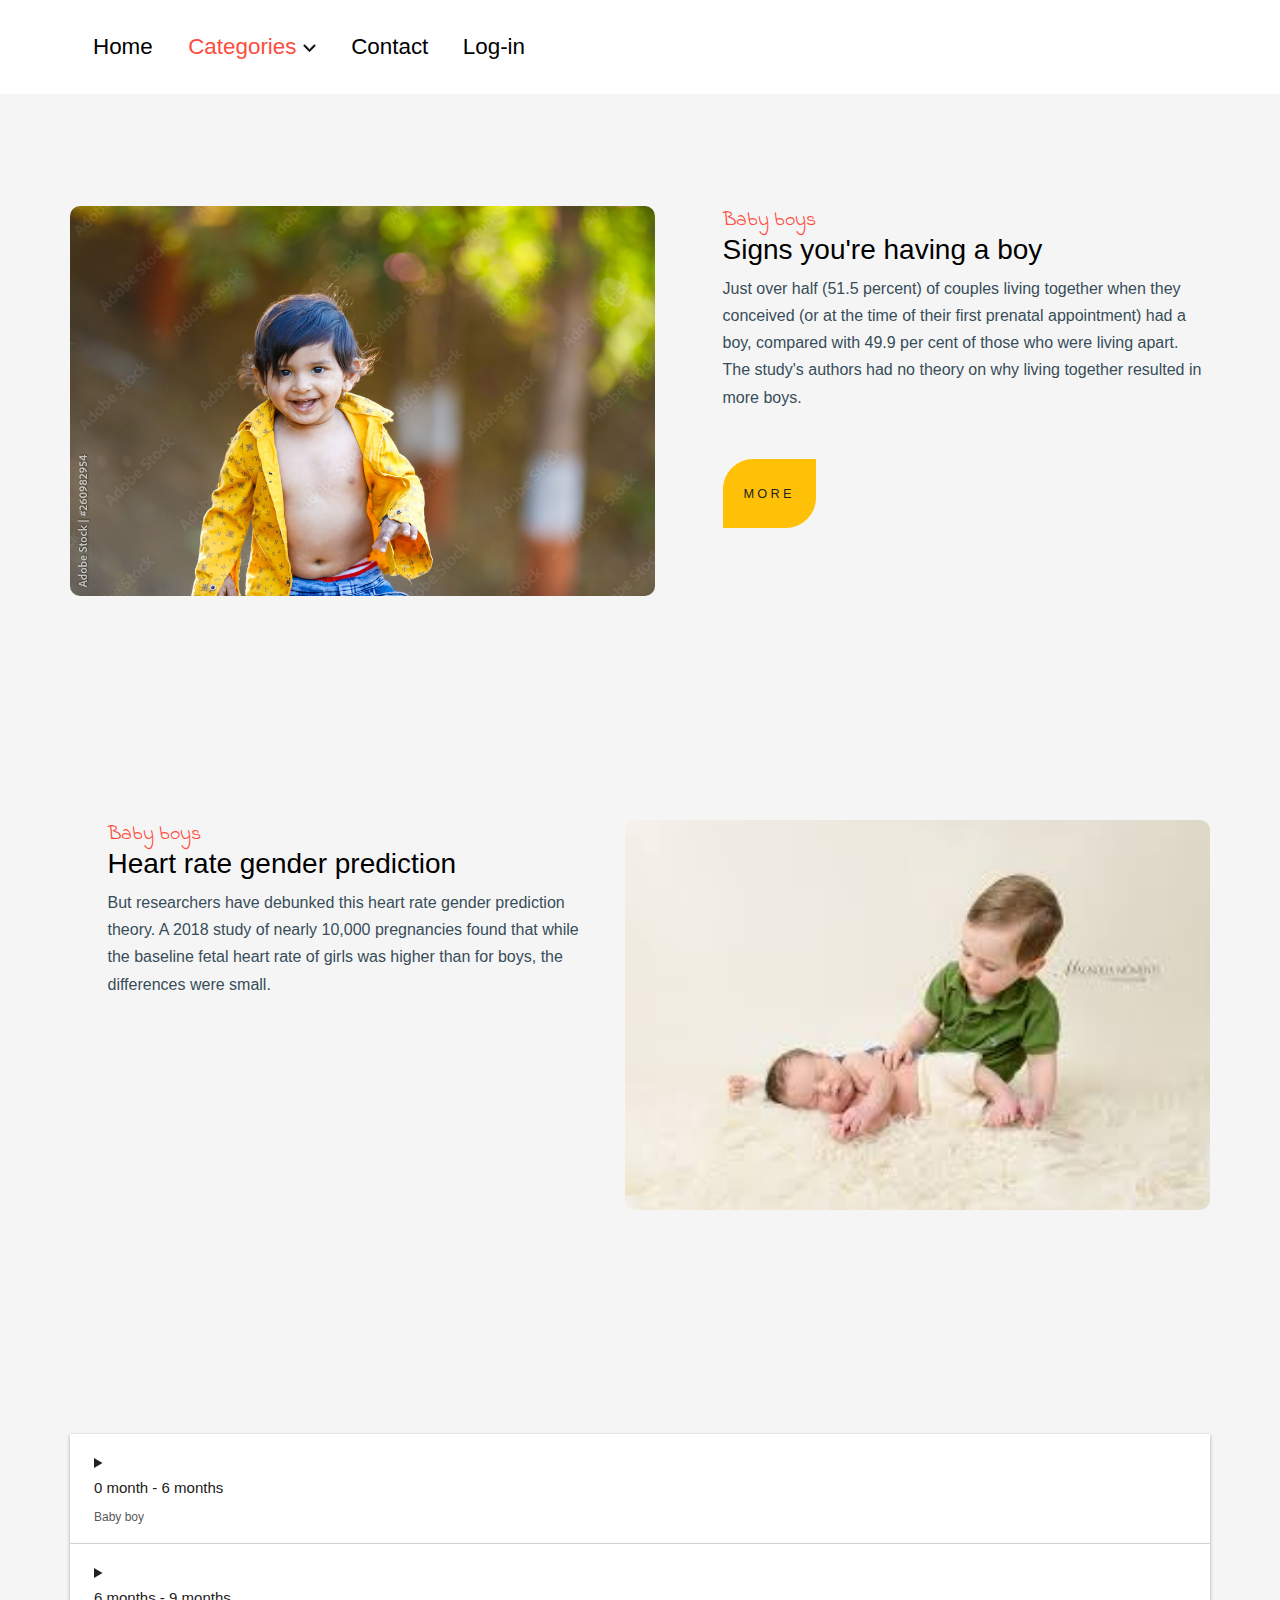
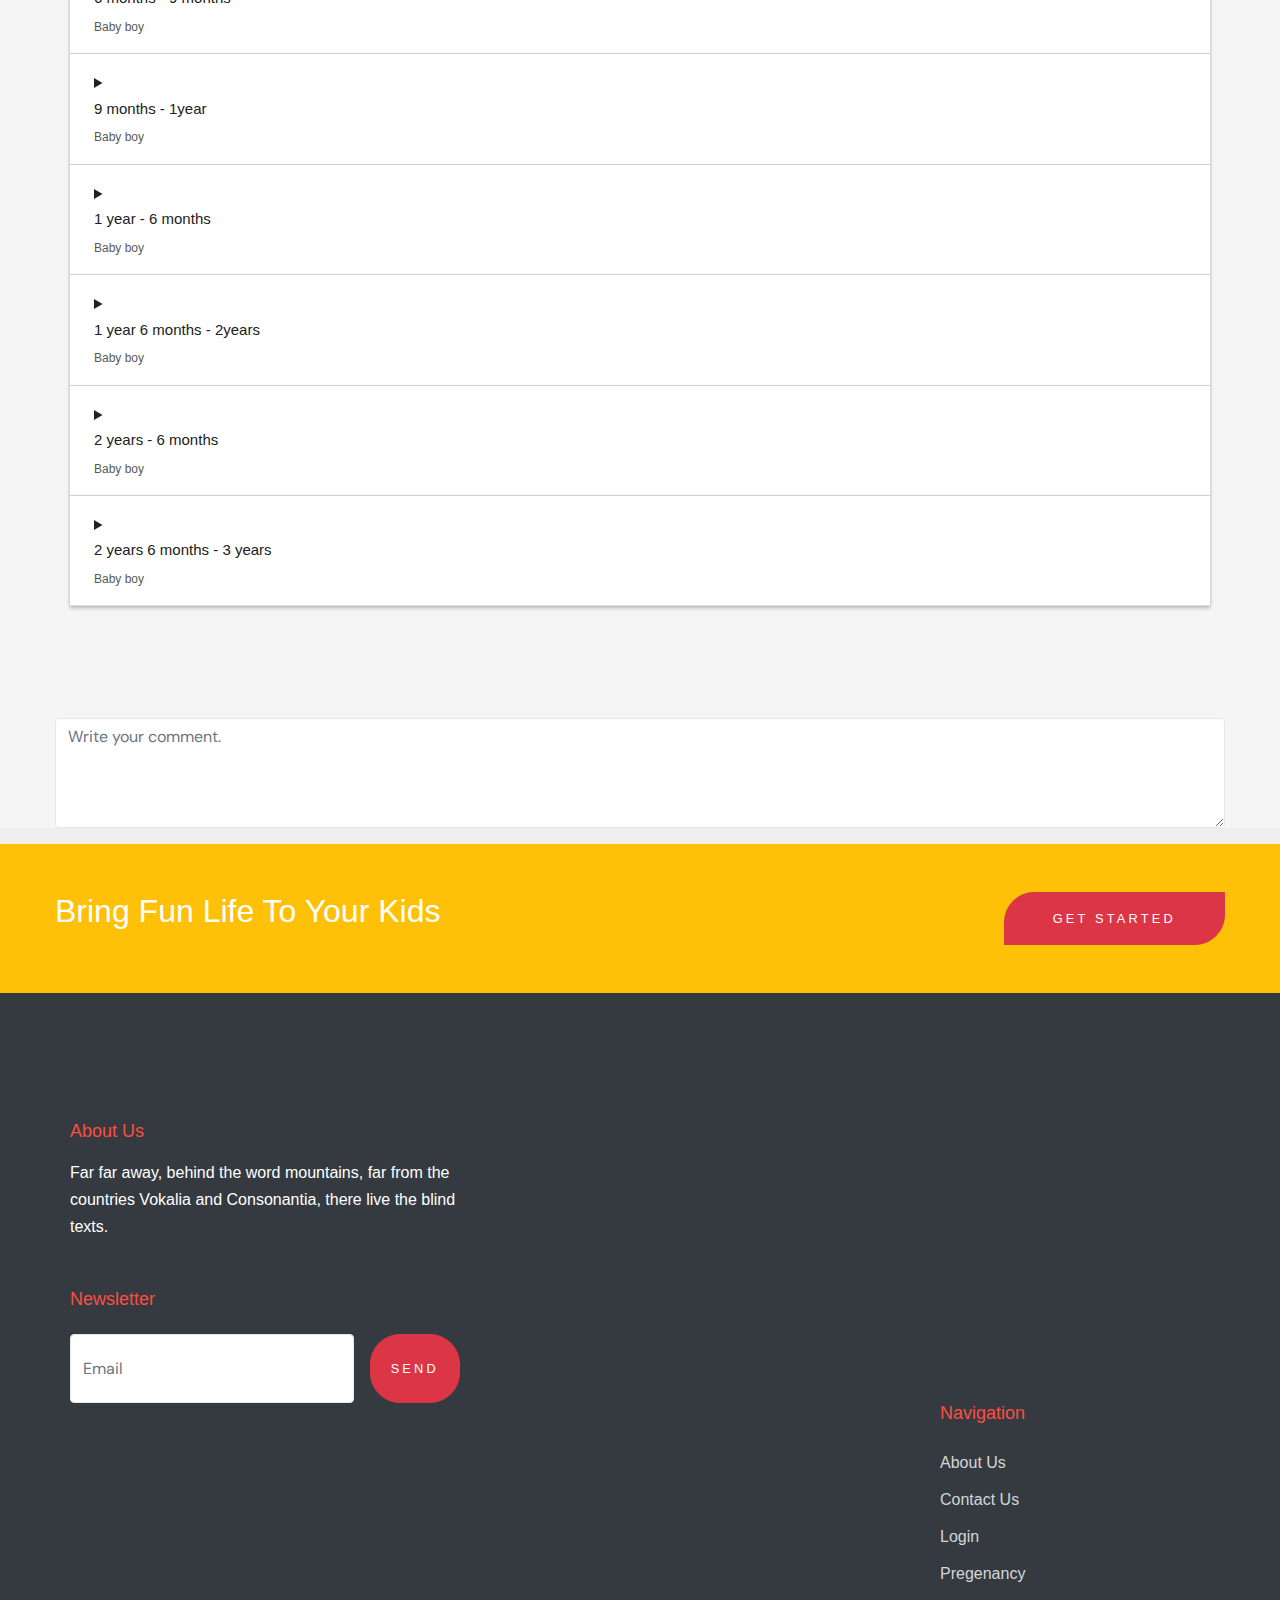
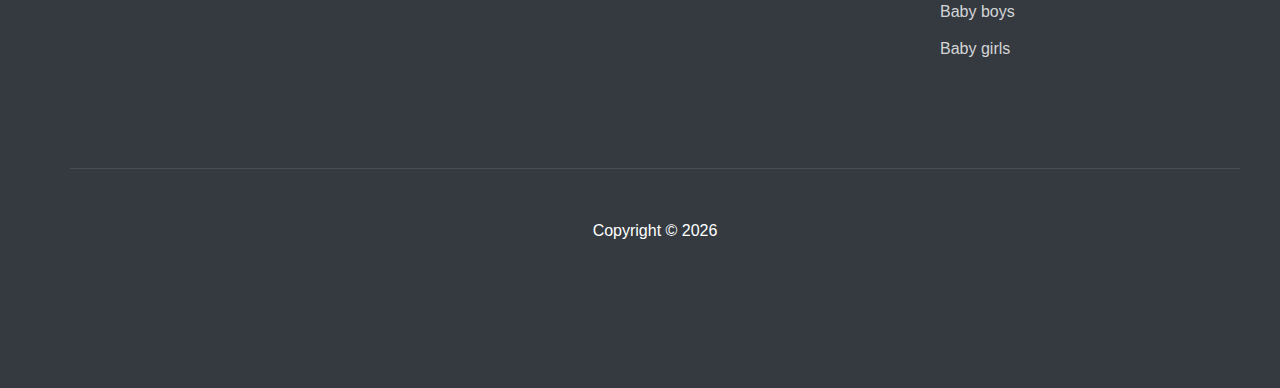
==== commit eaf62528: "fixed" ====
--- a/baby_boy.html
+++ b/baby_boy.html
@@ -79,7 +79,7 @@
 
     details[open] summary:after {
       color: #9e9e9e;
-      content: "expand_less";
+      /* content: "expand_less"; */
       font-family: "Material Icons";
     }
     details[open] {
@@ -135,7 +135,7 @@
       display: none;
     }
     summary::after {
-      content: "expand_more";
+      /* content: "expand_more"; */
       font-family: "Material Icons";
       color: #9e9e9e;
       font-size: 1.5em;
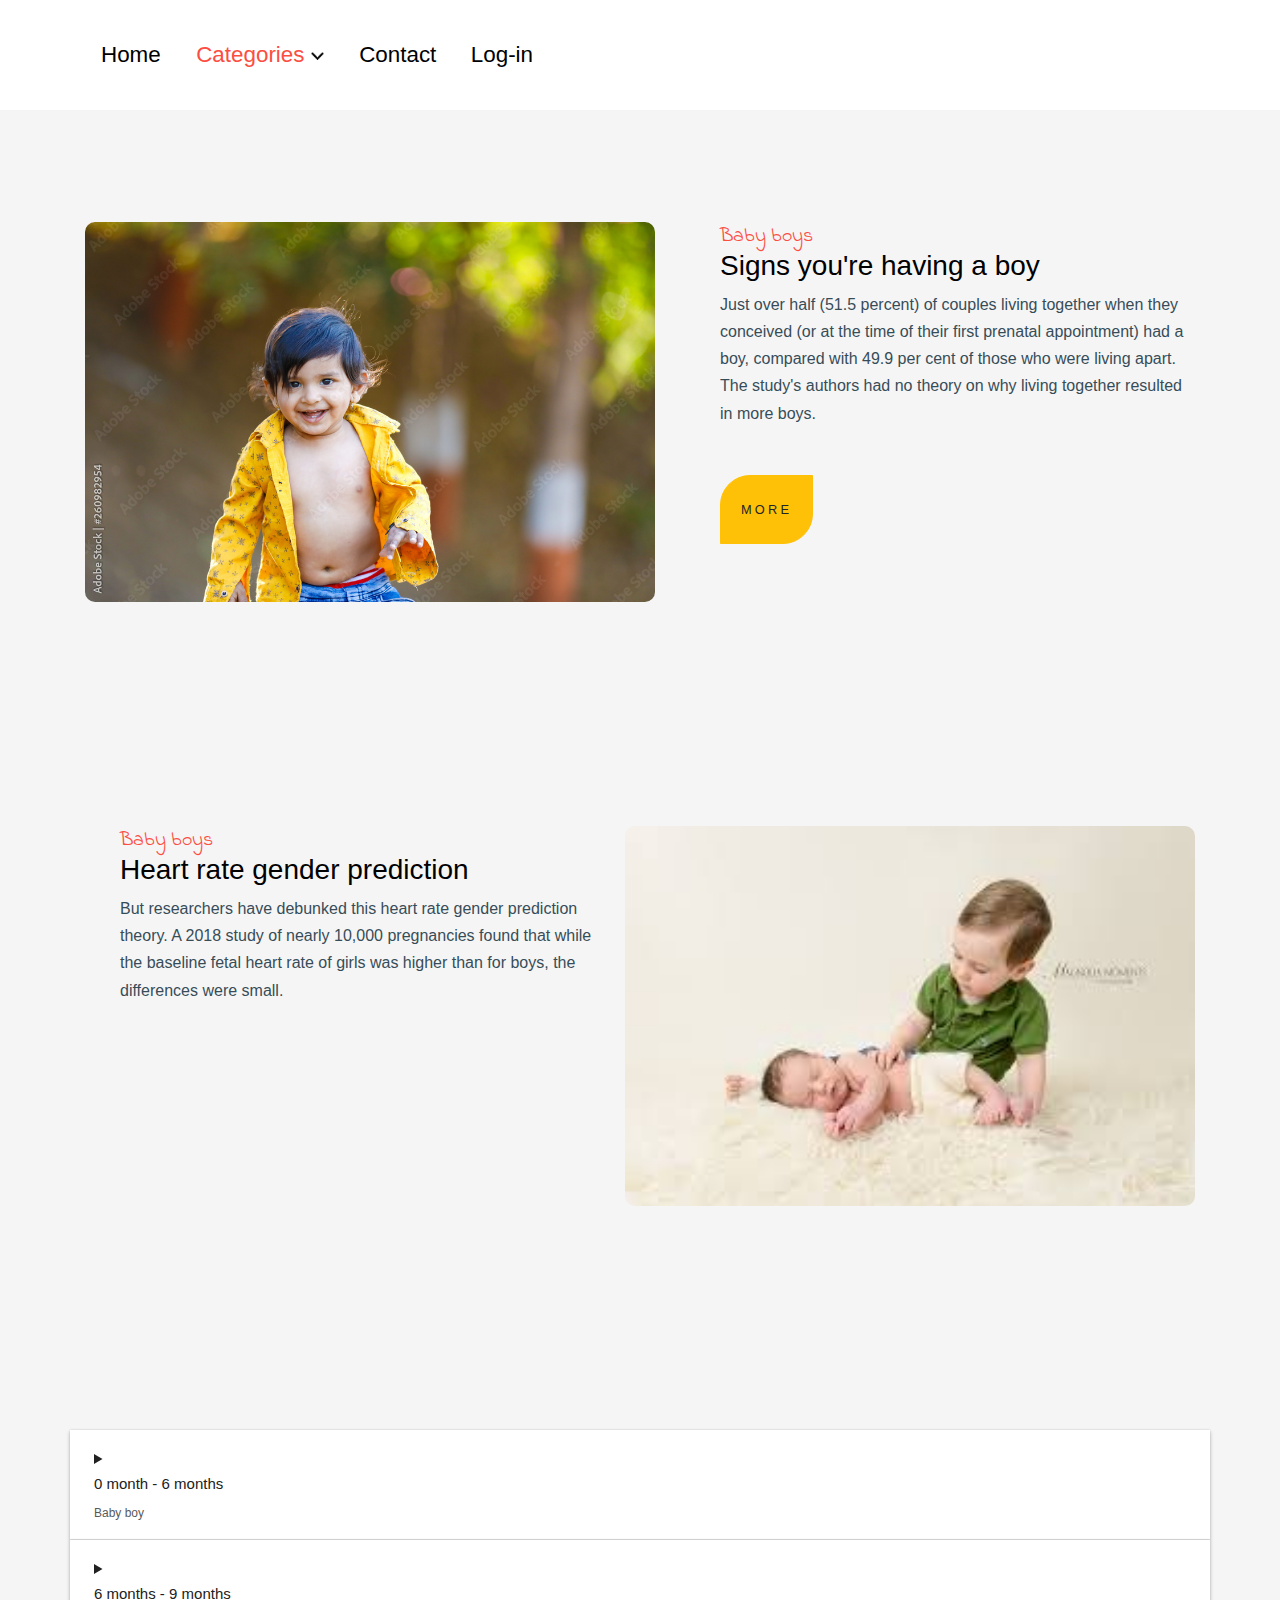
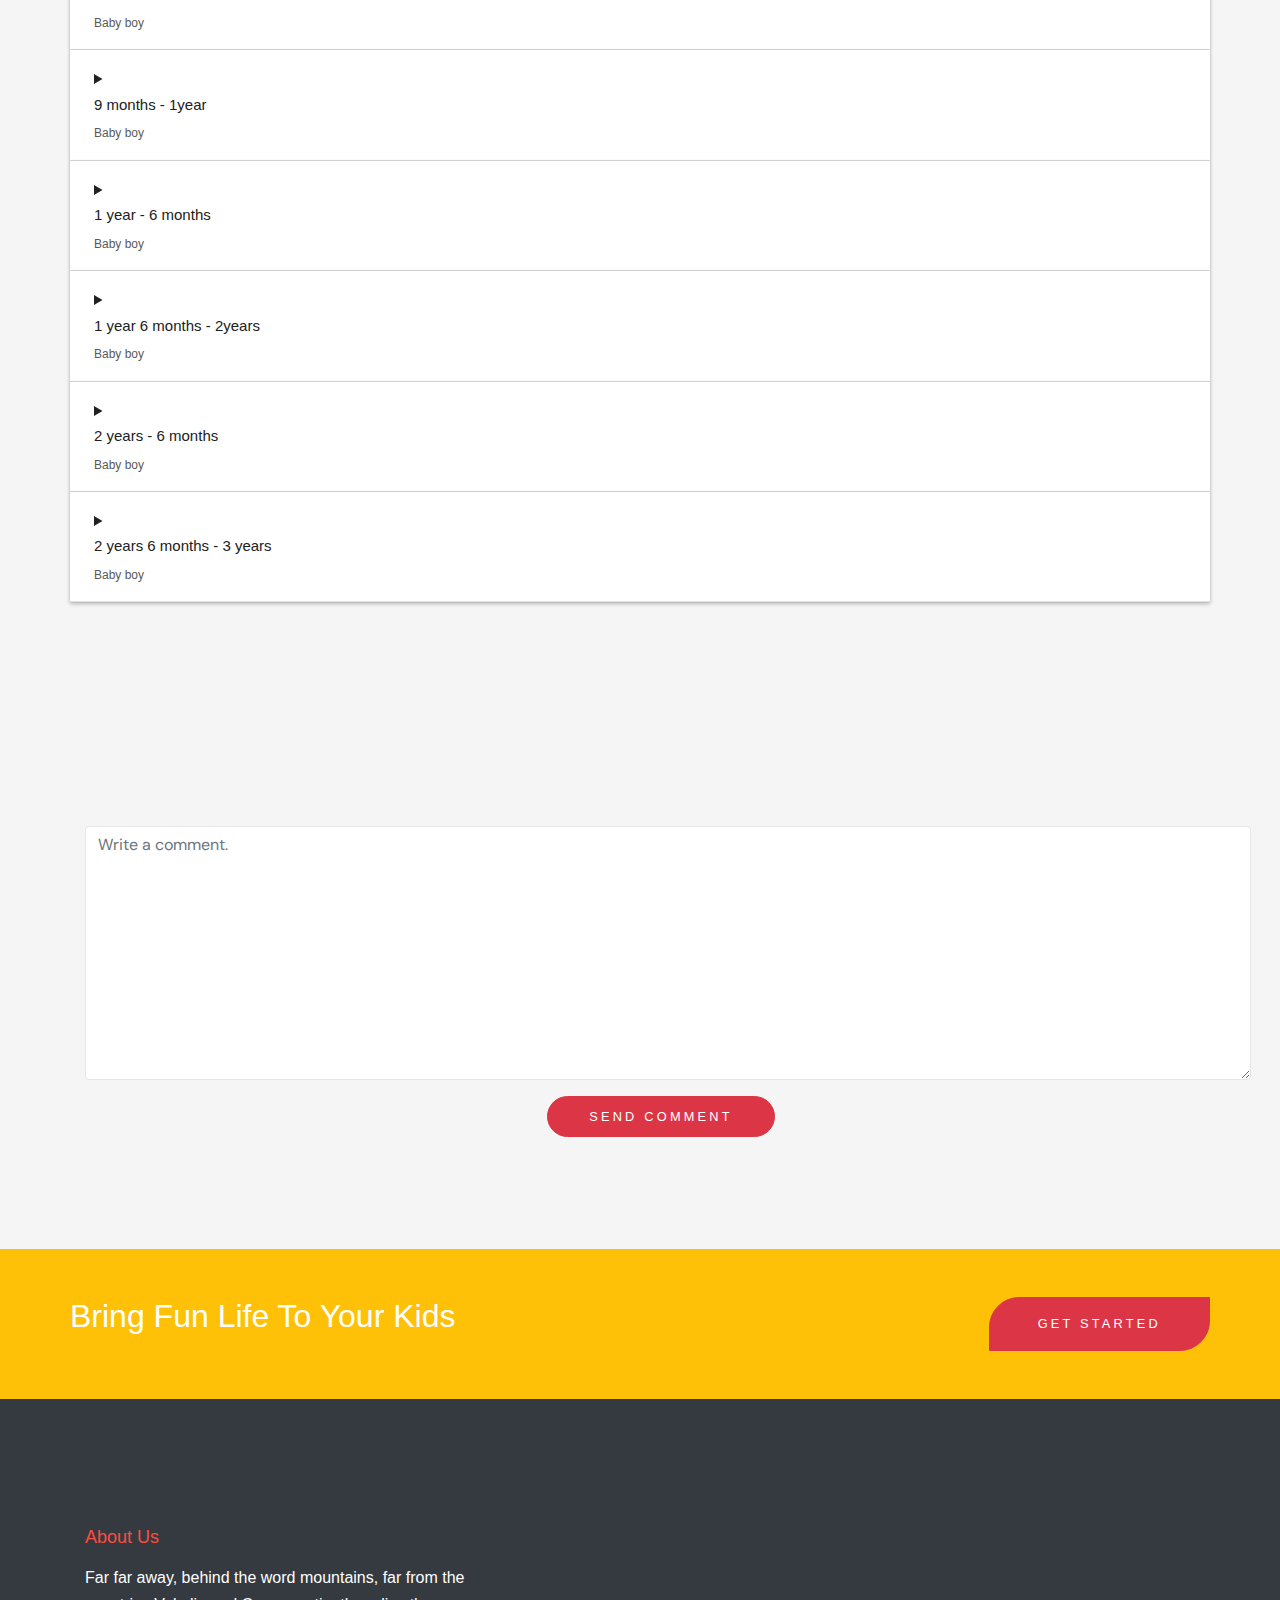
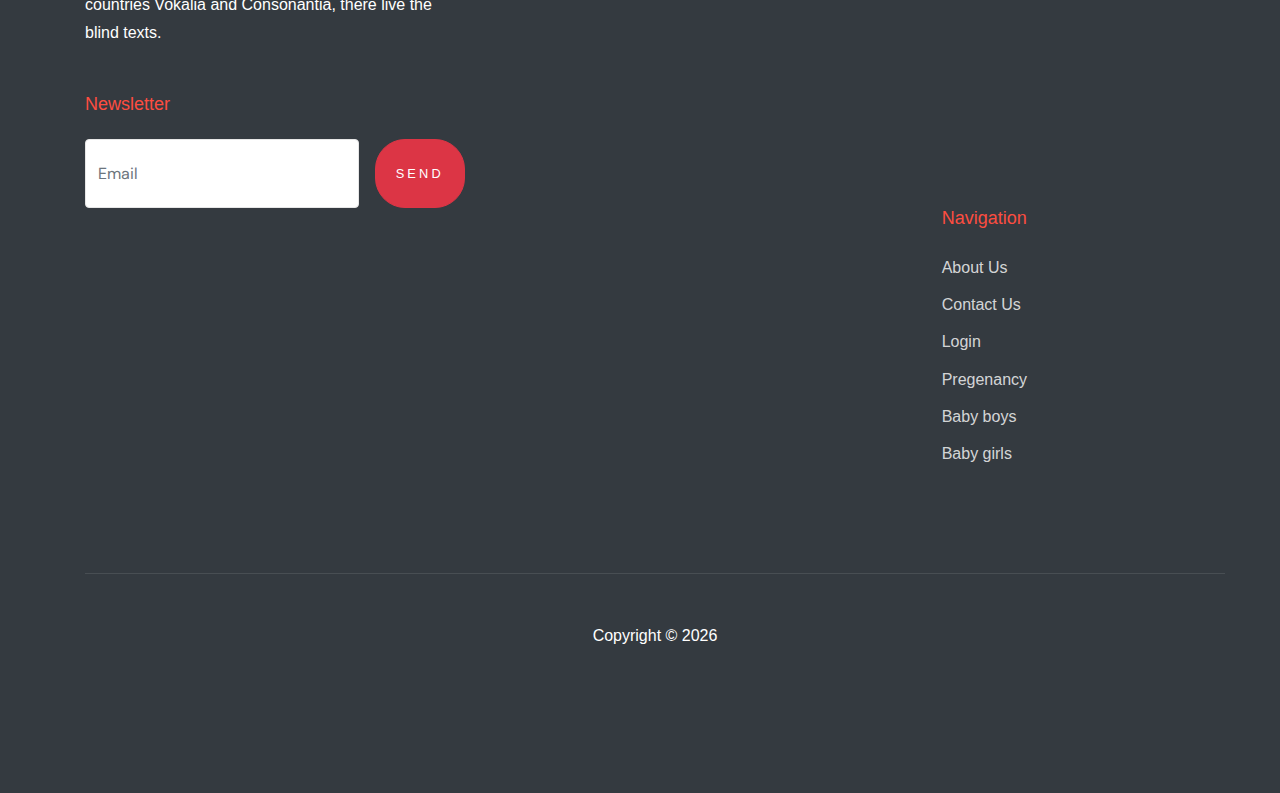
==== commit 2c4243e8: "updated" ====
--- a/baby_boy.html
+++ b/baby_boy.html
@@ -61,7 +61,7 @@
       margin: 48px 0 12px 22px;
     }
     div.panel {
-      max-width: 65%;
+      /* max-width: 65%; */
       margin: auto;
       margin-top: calc(5% - 0px);
     }
@@ -146,7 +146,7 @@
       top: calc(50% - 12px);
       bottom: 0;
       right: 0;
-      width: 6%;
+      /* width: 6%; */
     }
 
     .titleValue {
@@ -182,7 +182,7 @@
         role="banner"
       >
         <div class="container">
-          <div class="d-flex align-items-center" style="border-radius: 5px">
+          <div class="d-flex align-items-center" style="border-radius: 5px; padding: 1rem;">
             <span class="d-inline-block d-lg-none"
               ><a href="#" class="text-black site-menu-toggle js-menu-toggle"
                 ><span class="icon-menu h3 text-black"></span></a
@@ -286,6 +286,10 @@
         </div>
       </div>
 
+    
+      </div>
+
+
       <div class="site-section bg-light">
         <div class="container">
           <details>
@@ -382,22 +386,33 @@
         </div>
       </div>
 
-      <div class="bg-light">
-        <div class="container">
-          <div>
-            <div class="form-group row">
-              <textarea
-                name=""
-                id=""
-                class="form-control"
-                placeholder="Write your comment."
-                cols="20"
-                rows="4"
-              ></textarea>
-            </div>
-          </div>
-        </div>
-      </div>
+  <div class="site-section bg-light">
+    <div class="container">
+      <div class="form-group row">
+        <div class="col-md-12">
+          <textarea
+            name=""
+            id=""
+            class="form-control"
+            placeholder="Write a comment."
+            cols="30"
+            rows="10"
+          ></textarea>
+        </div>
+      </div>
+      <div class="row justify-content-center text-center">
+        <div >
+          <input
+            type="submit"
+            class="btn btn-block btn-primary text-white "
+            value="Send Comment"
+          />
+        </div>
+      </div>
+    </div>
+  </div>
+
+
 
       <div class="site-section py-5 bg-warning">
         <div class="container">
--- a/main.css
+++ b/main.css
@@ -45,6 +45,7 @@
   background-color: white;
   box-shadow: 10px 21px 21px 21px rgba(0, 0.1, 0.2, 0.1);
   z-index: 999999;
+  display: none;
 }
 
 .nav-link .dropdown div:hover {
@@ -53,3 +54,21 @@
 .site-mobile-menu .site-mobile-menu-body {
   overflow-y: auto !important;
 }
+.col-lg-4 {
+  padding-right: 0rem !important;
+}
+.row {
+  margin-left: 0rem !important;
+}
+header,
+.site-navbar {
+  padding: 0 !important;
+}
+
+.container {
+  padding: 0 !important;
+}
+
+.row {
+  width: 100% !important;
+}
